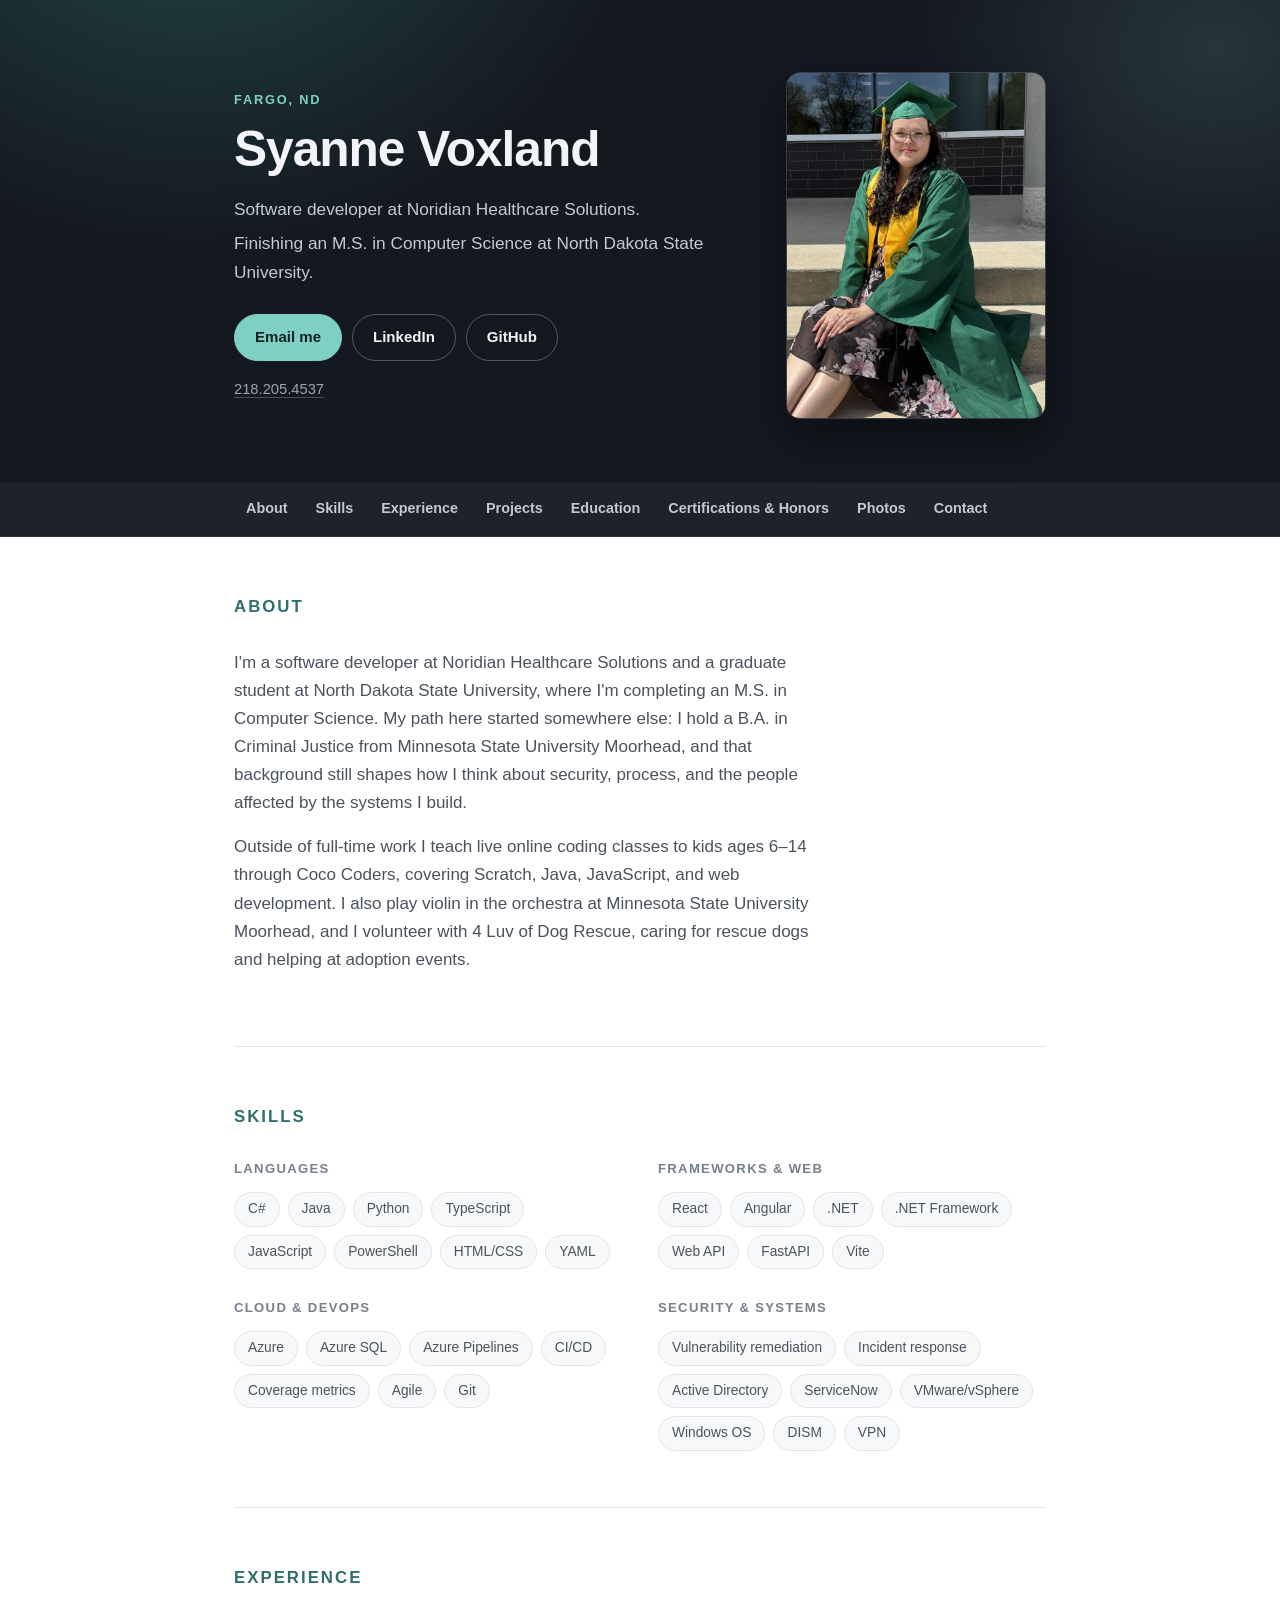
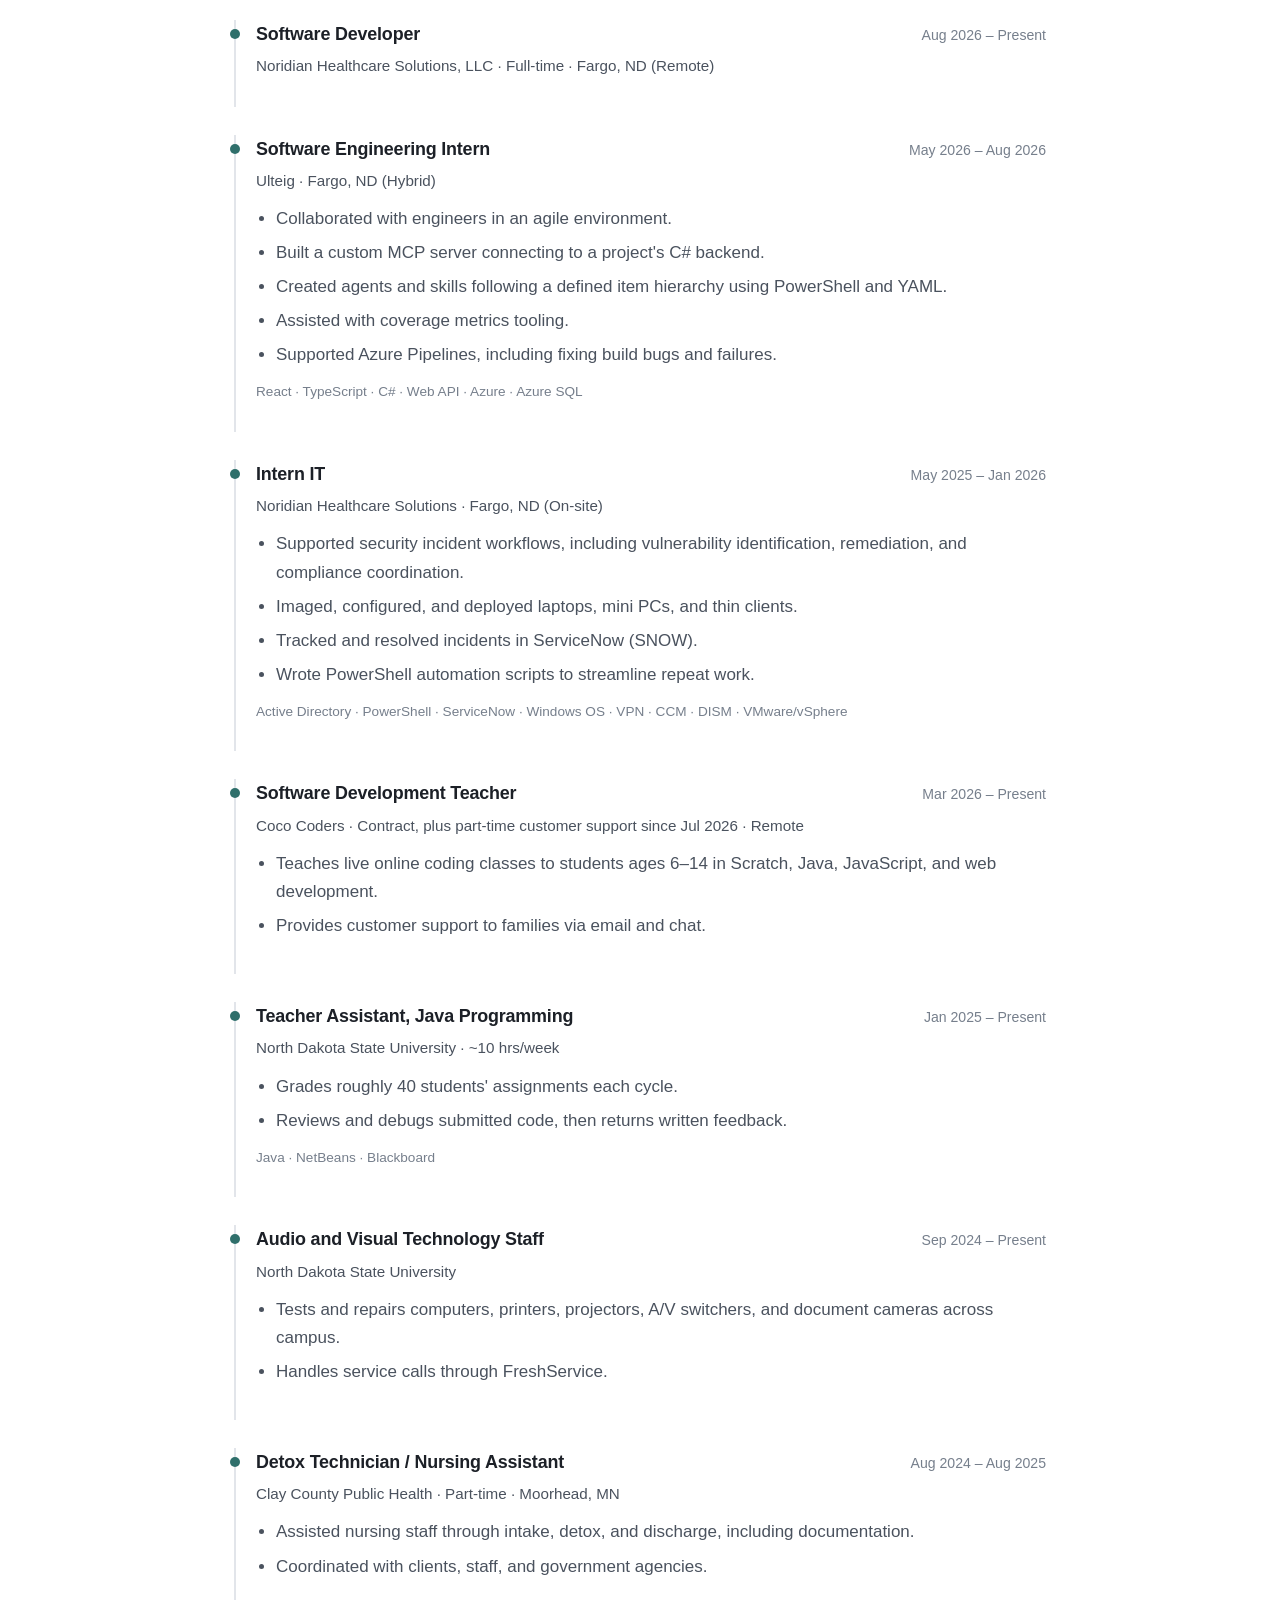
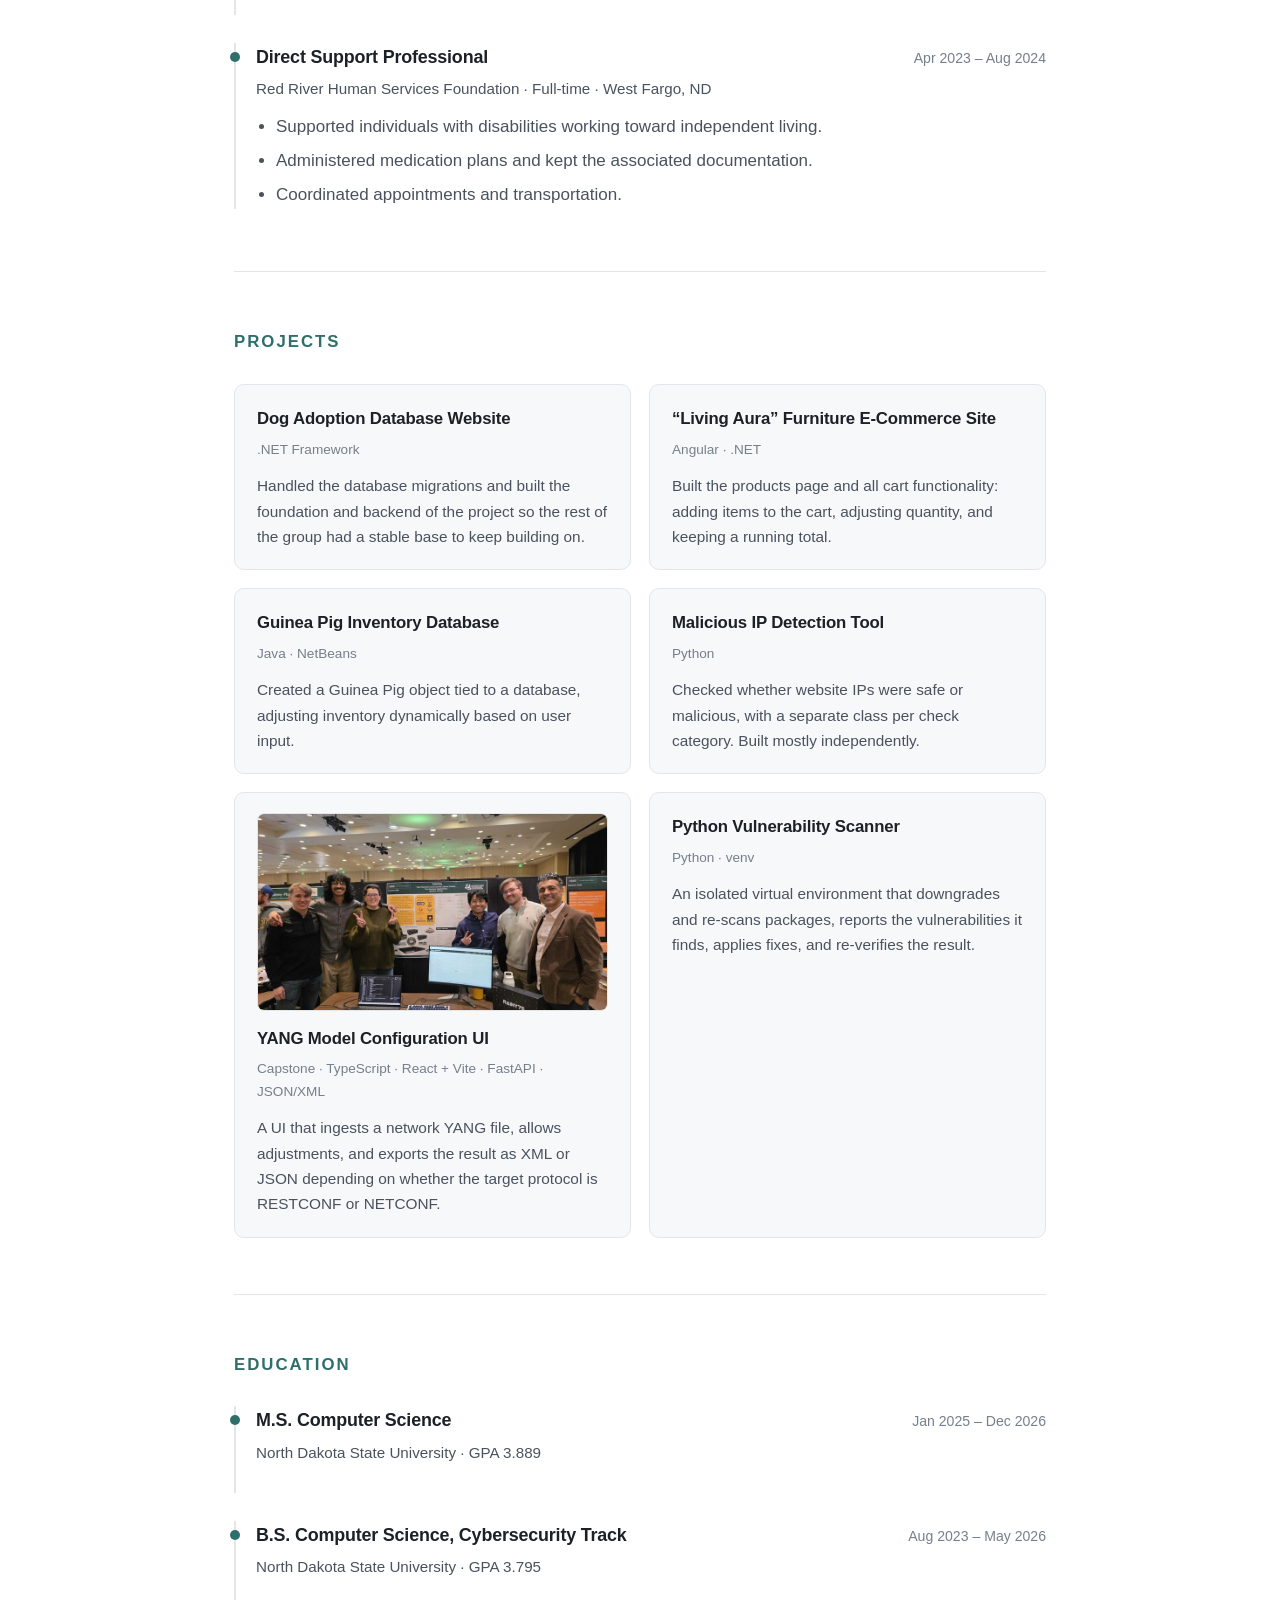
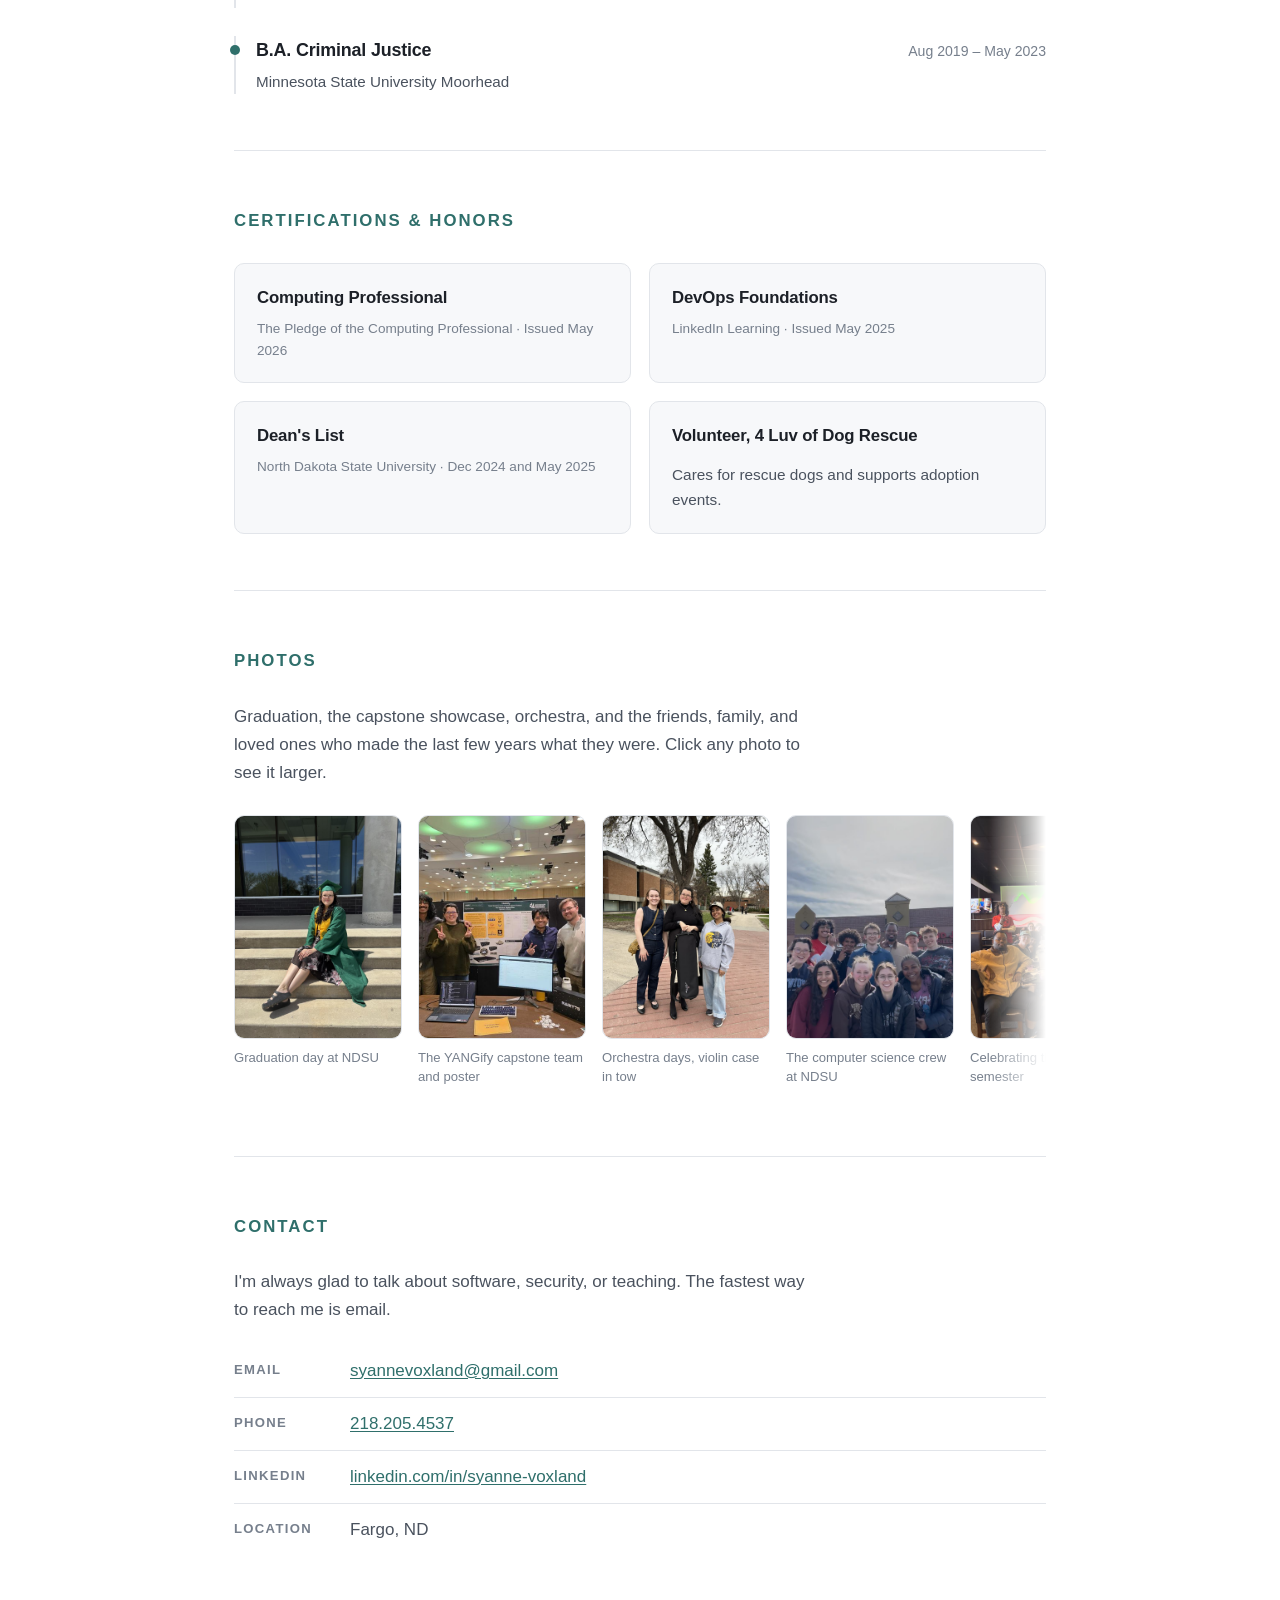
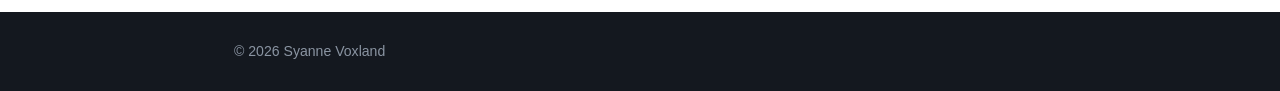
==== index.html @ f18fb238 "Add photo lightbox and fix the skills grid Clicking any photo now opens it larger in an overlay: arr" ====
<!DOCTYPE html>
<html lang="en">
<head>
<meta charset="utf-8">
<meta name="viewport" content="width=device-width, initial-scale=1">
<title>Syanne Voxland, Software Developer</title>
<meta name="description" content="Portfolio of Syanne Voxland, software developer at Noridian Healthcare Solutions and M.S. Computer Science student at North Dakota State University.">

<meta property="og:type" content="website">
<meta property="og:url" content="https://skyprimini.github.io/">
<meta property="og:title" content="Syanne Voxland, Software Developer">
<meta property="og:description" content="Software developer at Noridian Healthcare Solutions, finishing an M.S. in Computer Science at North Dakota State University.">
<meta property="og:image" content="https://skyprimini.github.io/images/portrait.jpg">
<meta name="twitter:card" content="summary_large_image">
<meta name="twitter:title" content="Syanne Voxland, Software Developer">
<meta name="twitter:description" content="Software developer at Noridian Healthcare Solutions, finishing an M.S. in Computer Science at North Dakota State University.">
<meta name="twitter:image" content="https://skyprimini.github.io/images/portrait.jpg">
<meta name="theme-color" content="#14181f">

<link rel="icon" href="data:image/svg+xml,<svg xmlns='http://www.w3.org/2000/svg' viewBox='0 0 100 100'><rect width='100' height='100' rx='20' fill='%2314181f'/><text x='50' y='72' font-size='58' font-family='Segoe UI,Helvetica,Arial,sans-serif' font-weight='600' fill='%237fd0c4' text-anchor='middle'>SV</text></svg>">
<link rel="stylesheet" href="style.css">
</head>
<body>

<header class="site-header">
  <div class="wrap header-inner">
    <div class="hero-text">
      <p class="eyebrow">Fargo, ND</p>
      <h1>Syanne Voxland</h1>
      <p class="tagline">Software developer at Noridian Healthcare Solutions.</p>
      <p class="tagline">Finishing an M.S. in Computer Science at North Dakota State University.</p>
      <div class="cta-row">
        <a class="btn btn-primary" href="mailto:syannevoxland@gmail.com">Email me</a>
        <a class="btn" href="https://www.linkedin.com/in/syanne-voxland-752334221/" target="_blank" rel="noopener">LinkedIn</a>
        <a class="btn" href="https://github.com/skyprimini" target="_blank" rel="noopener">GitHub</a>
      </div>
      <p class="header-phone"><a href="tel:+12182054537">218.205.4537</a></p>
    </div>
    <figure class="hero-photo">
      <img src="images/portrait.jpg" width="900" height="1200"
           alt="Syanne Voxland in cap and gown on the steps of an NDSU building">
    </figure>
  </div>
</header>

<nav class="site-nav" aria-label="Section navigation">
  <div class="wrap nav-inner">
    <a href="#about">About</a>
    <a href="#skills">Skills</a>
    <a href="#experience">Experience</a>
    <a href="#projects">Projects</a>
    <a href="#education">Education</a>
    <a href="#certifications">Certifications &amp; Honors</a>
    <a href="#photos">Photos</a>
    <a href="#contact">Contact</a>
  </div>
</nav>

<main class="wrap">

  <section id="about">
    <h2>About</h2>
    <p>
      I'm a software developer at Noridian Healthcare Solutions and a graduate student at
      North Dakota State University, where I'm completing an M.S. in Computer Science. My
      path here started somewhere else: I hold a B.A. in Criminal Justice from Minnesota
      State University Moorhead, and that background still shapes how I think about security,
      process, and the people affected by the systems I build.
    </p>
    <p>
      Outside of full-time work I teach live online coding classes to kids ages 6&ndash;14
      through Coco Coders, covering Scratch, Java, JavaScript, and web development. I also
      play violin in the orchestra at Minnesota State University Moorhead, and I volunteer
      with 4 Luv of Dog Rescue, caring for rescue dogs and helping at adoption events.
    </p>

  </section>

  <section id="skills">
    <h2>Skills</h2>
    <div class="skill-groups">

      <div class="skill-group">
        <h3>Languages</h3>
        <ul class="pills">
          <li>C#</li>
          <li>Java</li>
          <li>Python</li>
          <li>TypeScript</li>
          <li>JavaScript</li>
          <li>PowerShell</li>
          <li>HTML/CSS</li>
          <li>YAML</li>
        </ul>
      </div>

      <div class="skill-group">
        <h3>Frameworks &amp; Web</h3>
        <ul class="pills">
          <li>React</li>
          <li>Angular</li>
          <li>.NET</li>
          <li>.NET Framework</li>
          <li>Web API</li>
          <li>FastAPI</li>
          <li>Vite</li>
        </ul>
      </div>

      <div class="skill-group">
        <h3>Cloud &amp; DevOps</h3>
        <ul class="pills">
          <li>Azure</li>
          <li>Azure SQL</li>
          <li>Azure Pipelines</li>
          <li>CI/CD</li>
          <li>Coverage metrics</li>
          <li>Agile</li>
          <li>Git</li>
        </ul>
      </div>

      <div class="skill-group">
        <h3>Security &amp; Systems</h3>
        <ul class="pills">
          <li>Vulnerability remediation</li>
          <li>Incident response</li>
          <li>Active Directory</li>
          <li>ServiceNow</li>
          <li>VMware/vSphere</li>
          <li>Windows OS</li>
          <li>DISM</li>
          <li>VPN</li>
        </ul>
      </div>

    </div>
  </section>

  <section id="experience">
    <h2>Experience</h2>

    <article class="entry">
      <div class="entry-head">
        <h3>Software Developer</h3>
        <p class="dates">Aug 2026 &ndash; Present</p>
      </div>
      <p class="meta">Noridian Healthcare Solutions, LLC &middot; Full-time &middot; Fargo, ND (Remote)</p>
    </article>

    <article class="entry">
      <div class="entry-head">
        <h3>Software Engineering Intern</h3>
        <p class="dates">May 2026 &ndash; Aug 2026</p>
      </div>
      <p class="meta">Ulteig &middot; Fargo, ND (Hybrid)</p>
      <ul>
        <li>Collaborated with engineers in an agile environment.</li>
        <li>Built a custom MCP server connecting to a project's C# backend.</li>
        <li>Created agents and skills following a defined item hierarchy using PowerShell and YAML.</li>
        <li>Assisted with coverage metrics tooling.</li>
        <li>Supported Azure Pipelines, including fixing build bugs and failures.</li>
      </ul>
      <p class="tags">React &middot; TypeScript &middot; C# &middot; Web API &middot; Azure &middot; Azure SQL</p>
    </article>

    <article class="entry">
      <div class="entry-head">
        <h3>Intern IT</h3>
        <p class="dates">May 2025 &ndash; Jan 2026</p>
      </div>
      <p class="meta">Noridian Healthcare Solutions &middot; Fargo, ND (On-site)</p>
      <ul>
        <li>Supported security incident workflows, including vulnerability identification,
            remediation, and compliance coordination.</li>
        <li>Imaged, configured, and deployed laptops, mini PCs, and thin clients.</li>
        <li>Tracked and resolved incidents in ServiceNow (SNOW).</li>
        <li>Wrote PowerShell automation scripts to streamline repeat work.</li>
      </ul>
      <p class="tags">Active Directory &middot; PowerShell &middot; ServiceNow &middot; Windows OS &middot; VPN &middot; CCM &middot; DISM &middot; VMware/vSphere</p>
    </article>

    <article class="entry">
      <div class="entry-head">
        <h3>Software Development Teacher</h3>
        <p class="dates">Mar 2026 &ndash; Present</p>
      </div>
      <p class="meta">Coco Coders &middot; Contract, plus part-time customer support since Jul 2026 &middot; Remote</p>
      <ul>
        <li>Teaches live online coding classes to students ages 6&ndash;14 in Scratch, Java,
            JavaScript, and web development.</li>
        <li>Provides customer support to families via email and chat.</li>
      </ul>
    </article>

    <article class="entry">
      <div class="entry-head">
        <h3>Teacher Assistant, Java Programming</h3>
        <p class="dates">Jan 2025 &ndash; Present</p>
      </div>
      <p class="meta">North Dakota State University &middot; ~10 hrs/week</p>
      <ul>
        <li>Grades roughly 40 students' assignments each cycle.</li>
        <li>Reviews and debugs submitted code, then returns written feedback.</li>
      </ul>
      <p class="tags">Java &middot; NetBeans &middot; Blackboard</p>
    </article>

    <article class="entry">
      <div class="entry-head">
        <h3>Audio and Visual Technology Staff</h3>
        <p class="dates">Sep 2024 &ndash; Present</p>
      </div>
      <p class="meta">North Dakota State University</p>
      <ul>
        <li>Tests and repairs computers, printers, projectors, A/V switchers, and document
            cameras across campus.</li>
        <li>Handles service calls through FreshService.</li>
      </ul>
    </article>

    <article class="entry">
      <div class="entry-head">
        <h3>Detox Technician / Nursing Assistant</h3>
        <p class="dates">Aug 2024 &ndash; Aug 2025</p>
      </div>
      <p class="meta">Clay County Public Health &middot; Part-time &middot; Moorhead, MN</p>
      <ul>
        <li>Assisted nursing staff through intake, detox, and discharge, including documentation.</li>
        <li>Coordinated with clients, staff, and government agencies.</li>
      </ul>
    </article>

    <article class="entry">
      <div class="entry-head">
        <h3>Direct Support Professional</h3>
        <p class="dates">Apr 2023 &ndash; Aug 2024</p>
      </div>
      <p class="meta">Red River Human Services Foundation &middot; Full-time &middot; West Fargo, ND</p>
      <ul>
        <li>Supported individuals with disabilities working toward independent living.</li>
        <li>Administered medication plans and kept the associated documentation.</li>
        <li>Coordinated appointments and transportation.</li>
      </ul>
    </article>
  </section>

  <section id="projects">
    <h2>Projects</h2>
    <div class="cards">

      <article class="card">
        <h3>Dog Adoption Database Website</h3>
        <p class="tags">.NET Framework</p>
        <p>
          Handled the database migrations and built the foundation and backend of the project
          so the rest of the group had a stable base to keep building on.
        </p>
      </article>

      <article class="card">
        <h3>&ldquo;Living Aura&rdquo; Furniture E-Commerce Site</h3>
        <p class="tags">Angular &middot; .NET</p>
        <p>
          Built the products page and all cart functionality: adding items to the cart,
          adjusting quantity, and keeping a running total.
        </p>
      </article>

      <article class="card">
        <h3>Guinea Pig Inventory Database</h3>
        <p class="tags">Java &middot; NetBeans</p>
        <p>
          Created a Guinea Pig object tied to a database, adjusting inventory dynamically
          based on user input.
        </p>
      </article>

      <article class="card">
        <h3>Malicious IP Detection Tool</h3>
        <p class="tags">Python</p>
        <p>
          Checked whether website IPs were safe or malicious, with a separate class per check
          category. Built mostly independently.
        </p>
      </article>

      <article class="card">
        <button type="button" class="photo-btn" aria-label="Open larger photo: the YANGify capstone poster"><img class="card-image" data-full="images/full/reel-02-capstone.jpg" src="images/reel-02-capstone.jpg" width="800" height="600" loading="lazy" alt="Syanne and her capstone team presenting the YANGify poster at NDSU"></button>
        <h3>YANG Model Configuration UI</h3>
        <p class="tags">Capstone &middot; TypeScript &middot; React + Vite &middot; FastAPI &middot; JSON/XML</p>
        <p>
          A UI that ingests a network YANG file, allows adjustments, and exports the result as
          XML or JSON depending on whether the target protocol is RESTCONF or NETCONF.
        </p>
      </article>

      <article class="card">
        <h3>Python Vulnerability Scanner</h3>
        <p class="tags">Python &middot; venv</p>
        <p>
          An isolated virtual environment that downgrades and re-scans packages, reports the
          vulnerabilities it finds, applies fixes, and re-verifies the result.
        </p>
      </article>

    </div>
  </section>

  <section id="education">
    <h2>Education</h2>

    <article class="entry">
      <div class="entry-head">
        <h3>M.S. Computer Science</h3>
        <p class="dates">Jan 2025 &ndash; Dec 2026</p>
      </div>
      <p class="meta">North Dakota State University &middot; GPA 3.889</p>
    </article>

    <article class="entry">
      <div class="entry-head">
        <h3>B.S. Computer Science, Cybersecurity Track</h3>
        <p class="dates">Aug 2023 &ndash; May 2026</p>
      </div>
      <p class="meta">North Dakota State University &middot; GPA 3.795</p>
    </article>

    <article class="entry">
      <div class="entry-head">
        <h3>B.A. Criminal Justice</h3>
        <p class="dates">Aug 2019 &ndash; May 2023</p>
      </div>
      <p class="meta">Minnesota State University Moorhead</p>
    </article>
  </section>

  <section id="certifications">
    <h2>Certifications &amp; Honors</h2>
    <div class="cards">

      <article class="card">
        <h3>Computing Professional</h3>
        <p class="tags">The Pledge of the Computing Professional &middot; Issued May 2026</p>
      </article>

      <article class="card">
        <h3>DevOps Foundations</h3>
        <p class="tags">LinkedIn Learning &middot; Issued May 2025</p>
      </article>

      <article class="card">
        <h3>Dean's List</h3>
        <p class="tags">North Dakota State University &middot; Dec 2024 and May 2025</p>
      </article>

      <article class="card">
        <h3>Volunteer, 4 Luv of Dog Rescue</h3>
        <p>Cares for rescue dogs and supports adoption events.</p>
      </article>

    </div>
  </section>

  <section id="photos">
    <h2>Photos</h2>
    <p>Graduation, the capstone showcase, orchestra, and the friends, family, and loved ones
       who made the last few years what they were. Click any photo to see it larger.</p>

    <div class="reel" tabindex="0" role="region" aria-label="Photo reel, scrollable">
      <figure>
        <button type="button" class="photo-btn" aria-label="Open larger photo: Syanne in cap and gown sitting on the steps of an NDSU building"><img data-full="images/full/reel-01-grad-steps.jpg" src="images/reel-01-grad-steps.jpg" width="800" height="1067" loading="lazy"
             alt="Syanne in cap and gown sitting on the steps of an NDSU building"></button>
        <figcaption>Graduation day at NDSU</figcaption>
      </figure>
      <figure>
        <button type="button" class="photo-btn" aria-label="Open larger photo: Syanne and her capstone team beside the YANGify poster"><img data-full="images/full/reel-02-capstone.jpg" src="images/reel-02-capstone.jpg" width="800" height="600" loading="lazy"
             alt="Syanne and her capstone team beside the YANGify poster"></button>
        <figcaption>The YANGify capstone team and poster</figcaption>
      </figure>
      <figure>
        <button type="button" class="photo-btn" aria-label="Open larger photo: Syanne holding a violin case on campus with two friends"><img data-full="images/full/reel-03-violin.jpg" src="images/reel-03-violin.jpg" width="800" height="1067" loading="lazy"
             alt="Syanne holding a violin case on campus with two friends"></button>
        <figcaption>Orchestra days, violin case in tow</figcaption>
      </figure>
      <figure>
        <button type="button" class="photo-btn" aria-label="Open larger photo: Computer science classmates gathered outside on a cloudy day"><img data-full="images/full/reel-04-cs-group.jpg" src="images/reel-04-cs-group.jpg" width="800" height="1422" loading="lazy"
             alt="Computer science classmates gathered outside on a cloudy day"></button>
        <figcaption>The computer science crew at NDSU</figcaption>
      </figure>
      <figure>
        <button type="button" class="photo-btn" aria-label="Open larger photo: Computer science classmates around a long table at a restaurant"><img data-full="images/full/reel-05-cs-dinner.jpg" src="images/reel-05-cs-dinner.jpg" width="800" height="1067" loading="lazy"
             alt="Computer science classmates around a long table at a restaurant"></button>
        <figcaption>Celebrating the end of a semester</figcaption>
      </figure>
      <figure>
        <button type="button" class="photo-btn" aria-label="Open larger photo: A group of graduates in green caps and gowns at the arena"><img data-full="images/full/reel-06-cohort.jpg" src="images/reel-06-cohort.jpg" width="800" height="600" loading="lazy"
             alt="A group of graduates in green caps and gowns at the arena"></button>
        <figcaption>Lined up before commencement</figcaption>
      </figure>
      <figure>
        <button type="button" class="photo-btn" aria-label="Open larger photo: Syanne in cap and gown with family at the NDSU bison statue"><img data-full="images/full/reel-07-bison.jpg" src="images/reel-07-bison.jpg" width="800" height="1067" loading="lazy"
             alt="Syanne in cap and gown with family at the NDSU bison statue"></button>
        <figcaption>At the bison statue</figcaption>
      </figure>
      <figure>
        <button type="button" class="photo-btn" aria-label="Open larger photo: Syanne in cap and gown with two friends indoors"><img data-full="images/full/reel-08-friends.jpg" src="images/reel-08-friends.jpg" width="800" height="1067" loading="lazy"
             alt="Syanne in cap and gown with two friends indoors"></button>
        <figcaption>With friends after the ceremony</figcaption>
      </figure>
      <figure>
        <button type="button" class="photo-btn" aria-label="Open larger photo: Syanne holding her diploma outdoors with family"><img data-full="images/full/reel-09-diploma.jpg" src="images/reel-09-diploma.jpg" width="800" height="499" loading="lazy"
             alt="Syanne holding her diploma outdoors with family"></button>
        <figcaption>Diploma in hand</figcaption>
      </figure>
      <figure>
        <button type="button" class="photo-btn" aria-label="Open larger photo: Syanne in her gown outside a brick campus building on a spring day"><img data-full="images/full/reel-10-campus.jpg" src="images/reel-10-campus.jpg" width="800" height="1067" loading="lazy"
             alt="Syanne in her gown outside a brick campus building on a spring day"></button>
        <figcaption>A spring afternoon on campus</figcaption>
      </figure>
      <figure>
        <button type="button" class="photo-btn" aria-label="Open larger photo: Syanne in cap and gown seated on a wooden staircase"><img data-full="images/full/reel-11-stairs.jpg" src="images/reel-11-stairs.jpg" width="800" height="1067" loading="lazy"
             alt="Syanne in cap and gown seated on a wooden staircase"></button>
        <figcaption>On the old staircase</figcaption>
      </figure>
      <figure>
        <button type="button" class="photo-btn" aria-label="Open larger photo: Syanne in cap and gown with family on a wooden staircase"><img data-full="images/full/reel-12-stairs-family.jpg" src="images/reel-12-stairs-family.jpg" width="800" height="1202" loading="lazy"
             alt="Syanne in cap and gown with family on a wooden staircase"></button>
        <figcaption>Family, graduation day</figcaption>
      </figure>
      <figure>
        <button type="button" class="photo-btn" aria-label="Open larger photo: Syanne in cap and gown with two family members on a staircase"><img data-full="images/full/reel-13-stairs-three.jpg" src="images/reel-13-stairs-three.jpg" width="800" height="1063" loading="lazy"
             alt="Syanne in cap and gown with two family members on a staircase"></button>
        <figcaption>The people who got me here</figcaption>
      </figure>
    </div>
  </section>

  <section id="contact">
    <h2>Contact</h2>
    <p>
      I'm always glad to talk about software, security, or teaching. The fastest way to reach
      me is email.
    </p>
    <ul class="contact-list">
      <li><span>Email</span><a href="mailto:syannevoxland@gmail.com">syannevoxland@gmail.com</a></li>
      <li><span>Phone</span><a href="tel:+12182054537">218.205.4537</a></li>
      <li><span>LinkedIn</span><a href="https://www.linkedin.com/in/syanne-voxland-752334221/" target="_blank" rel="noopener">linkedin.com/in/syanne-voxland</a></li>
      <li><span>Location</span>Fargo, ND</li>
    </ul>
  </section>

</main>

<footer class="site-footer">
  <div class="wrap">
    <p>&copy; 2026 Syanne Voxland</p>
  </div>
</footer>

<script>
// Highlight the nav link for whichever section is currently in view.
// Progressive enhancement: with JS off, the nav still works as plain anchors.
(function () {
  var links = {};
  document.querySelectorAll('.site-nav a').forEach(function (a) {
    links[a.getAttribute('href').slice(1)] = a;
  });

  var visible = new Set();

  var observer = new IntersectionObserver(function (entries) {
    entries.forEach(function (entry) {
      if (entry.isIntersecting) visible.add(entry.target.id);
      else visible.delete(entry.target.id);
    });

    var order = Object.keys(links);
    var current = order.find(function (id) { return visible.has(id); });

    order.forEach(function (id) {
      links[id].classList.toggle('is-active', id === current);
      if (id === current) links[id].setAttribute('aria-current', 'true');
      else links[id].removeAttribute('aria-current');
    });
  }, { rootMargin: '-64px 0px -55% 0px' });

  document.querySelectorAll('main section[id]').forEach(function (section) {
    observer.observe(section);
  });
})();

// Click a photo to view it larger. Built on demand; with JS off the buttons
// simply do nothing and the thumbnails still show.
(function () {
  var buttons = Array.prototype.slice.call(document.querySelectorAll('.photo-btn'));
  if (!buttons.length) return;

  var box, imgEl, capEl, countEl, group = [], index = 0, lastFocus = null;

  function build() {
    box = document.createElement('div');
    box.className = 'lightbox';
    box.setAttribute('role', 'dialog');
    box.setAttribute('aria-modal', 'true');
    box.setAttribute('aria-label', 'Photo viewer');
    box.innerHTML =
      '<button type="button" class="lb-close" aria-label="Close photo viewer">&times;</button>' +
      '<button type="button" class="lb-nav lb-prev" aria-label="Previous photo">&#8249;</button>' +
      '<button type="button" class="lb-nav lb-next" aria-label="Next photo">&#8250;</button>' +
      '<figure class="lb-stage"><img alt=""><figcaption></figcaption></figure>' +
      '<p class="lb-count" aria-live="polite"></p>';
    document.body.appendChild(box);

    imgEl   = box.querySelector('img');
    capEl   = box.querySelector('figcaption');
    countEl = box.querySelector('.lb-count');

    box.querySelector('.lb-close').addEventListener('click', close);
    box.querySelector('.lb-prev').addEventListener('click', function () { step(-1); });
    box.querySelector('.lb-next').addEventListener('click', function () { step(1); });
    box.addEventListener('click', function (e) { if (e.target === box) close(); });
  }

  function show(i) {
    var btn = group[(i + group.length) % group.length];
    index = (i + group.length) % group.length;
    var img = btn.querySelector('img');
    var fig = btn.closest('figure');
    var cap = fig && fig.querySelector('figcaption');

    imgEl.src = img.getAttribute('data-full') || img.src;
    imgEl.alt = img.alt;
    capEl.textContent = cap ? cap.textContent.trim() : img.alt;
    countEl.textContent = group.length > 1 ? (index + 1) + ' / ' + group.length : '';
    box.classList.toggle('is-single', group.length < 2);
  }

  function open(btn) {
    if (!box) build();
    var reel = btn.closest('.reel');
    group = reel ? Array.prototype.slice.call(reel.querySelectorAll('.photo-btn')) : [btn];
    lastFocus = btn;
    show(group.indexOf(btn));
    box.classList.add('is-open');
    document.body.classList.add('has-lightbox');
    box.querySelector('.lb-close').focus();
  }

  function close() {
    box.classList.remove('is-open');
    document.body.classList.remove('has-lightbox');
    imgEl.removeAttribute('src');
    if (lastFocus) lastFocus.focus();
  }

  function step(delta) { show(index + delta); }

  buttons.forEach(function (btn) {
    btn.addEventListener('click', function () { open(btn); });
  });

  document.addEventListener('keydown', function (e) {
    if (!box || !box.classList.contains('is-open')) return;
    if (e.key === 'Escape') { close(); }
    else if (e.key === 'ArrowRight') { step(1); }
    else if (e.key === 'ArrowLeft') { step(-1); }
    else if (e.key === 'Tab') {
      // keep focus inside the dialog
      var focusable = box.querySelectorAll('button');
      var first = focusable[0], last = focusable[focusable.length - 1];
      if (e.shiftKey && document.activeElement === first) { e.preventDefault(); last.focus(); }
      else if (!e.shiftKey && document.activeElement === last) { e.preventDefault(); first.focus(); }
    }
  });
})();
</script>

</body>
</html>
---- style.css ----
/* Syanne Voxland, portfolio styles */

:root {
  --ink:        #1c2027;
  --ink-soft:   #4a525e;
  --ink-faint:  #767f8c;
  --rule:       #e2e5ea;
  --page:       #ffffff;
  --panel:      #f7f8fa;
  --dark:       #14181f;
  --dark-soft:  #1d222b;
  --accent:     #2f6f6b;
  --accent-lit: #7fd0c4;
  --wrap:       860px;
}

*,
*::before,
*::after { box-sizing: border-box; }

html { scroll-behavior: smooth; }

body {
  margin: 0;
  background: var(--page);
  color: var(--ink);
  font-family: "Segoe UI", -apple-system, BlinkMacSystemFont, Roboto, Helvetica, Arial, sans-serif;
  font-size: 17px;
  line-height: 1.65;
  -webkit-font-smoothing: antialiased;
}

.wrap {
  width: 100%;
  max-width: var(--wrap);
  margin: 0 auto;
  padding: 0 24px;
}

a {
  color: var(--accent);
  text-decoration-thickness: 1px;
  text-underline-offset: 2px;
}

a:hover { color: var(--ink); }

/* ---------- header ---------- */

.site-header {
  position: relative;
  background: var(--dark);
  background-image:
    radial-gradient(70ch 60ch at 15% -30%, rgba(47, 111, 107, 0.55), transparent 70%),
    radial-gradient(50ch 40ch at 95% 10%, rgba(127, 208, 196, 0.16), transparent 65%);
  color: #f2f4f7;
}

.header-inner {
  display: grid;
  grid-template-columns: minmax(0, 1fr) 260px;
  align-items: center;
  gap: 48px;
  padding-top: 72px;
  padding-bottom: 64px;
}

.hero-photo {
  margin: 0;
  aspect-ratio: 3 / 4;
  border-radius: 14px;
  overflow: hidden;
  border: 1px solid rgba(255, 255, 255, 0.16);
  box-shadow: 0 18px 40px rgba(0, 0, 0, 0.38);
}

.hero-photo img {
  display: block;
  width: 100%;
  height: 100%;
  object-fit: cover;
  object-position: center 22%;
}

.eyebrow {
  margin: 0 0 12px;
  font-size: 0.8rem;
  font-weight: 600;
  letter-spacing: 0.14em;
  text-transform: uppercase;
  color: var(--accent-lit);
}

.site-header h1 {
  margin: 0;
  font-size: clamp(2.1rem, 6vw, 3.1rem);
  line-height: 1.1;
  letter-spacing: -0.02em;
  font-weight: 650;
}

.tagline {
  margin: 18px 0 0;
  max-width: 46em;
  font-size: 1.08rem;
  color: #c3cad4;
}

.tagline + .tagline { margin-top: 6px; }

.cta-row {
  display: flex;
  flex-wrap: wrap;
  gap: 10px;
  margin-top: 28px;
}

.btn {
  display: inline-block;
  padding: 10px 20px;
  border: 1px solid rgba(255, 255, 255, 0.28);
  border-radius: 999px;
  color: #f2f4f7;
  font-size: 0.94rem;
  font-weight: 550;
  text-decoration: none;
  transition: background-color 0.15s ease, border-color 0.15s ease, color 0.15s ease;
}

.btn:hover {
  background: rgba(255, 255, 255, 0.1);
  border-color: var(--accent-lit);
  color: #fff;
}

.btn-primary {
  background: var(--accent-lit);
  border-color: var(--accent-lit);
  color: #10201e;
}

.btn-primary:hover {
  background: #9ee0d6;
  border-color: #9ee0d6;
  color: #10201e;
}

.header-phone {
  margin: 16px 0 0;
  font-size: 0.92rem;
  color: #9aa5b2;
}

.header-phone a {
  color: #9aa5b2;
  text-decoration: none;
  border-bottom: 1px solid rgba(154, 165, 178, 0.4);
}

.header-phone a:hover { color: var(--accent-lit); border-bottom-color: var(--accent-lit); }

/* ---------- sticky nav ---------- */

.site-nav {
  position: sticky;
  top: 0;
  z-index: 10;
  background: var(--dark-soft);
  border-bottom: 1px solid rgba(255, 255, 255, 0.08);
}

.nav-inner {
  display: flex;
  flex-wrap: nowrap;
  gap: 4px;
  overflow-x: auto;
  scrollbar-width: none;
}

.nav-inner::-webkit-scrollbar { display: none; }

.site-nav a {
  flex: none;
  padding: 14px 12px;
  color: #c3cad4;
  font-size: 0.9rem;
  font-weight: 550;
  text-decoration: none;
  white-space: nowrap;
  border-bottom: 2px solid transparent;
}

.site-nav a:hover {
  color: #fff;
  border-bottom-color: var(--accent-lit);
}

.site-nav a.is-active {
  color: #fff;
  border-bottom-color: var(--accent-lit);
}

/* ---------- sections ---------- */

main { padding-bottom: 32px; }

section {
  padding: 56px 0;
  border-bottom: 1px solid var(--rule);
  scroll-margin-top: 60px;
}

section:last-of-type { border-bottom: 0; }

section h2 {
  margin: 0 0 28px;
  font-size: 1.05rem;
  font-weight: 700;
  letter-spacing: 0.12em;
  text-transform: uppercase;
  color: var(--accent);
}

section > p {
  margin: 0 0 16px;
  max-width: 62ch;
  color: var(--ink-soft);
}

/* ---------- experience & education entries ---------- */

.entry {
  padding: 0 0 28px 20px;
  margin-bottom: 28px;
  border-left: 2px solid var(--rule);
  position: relative;
}

.entry:last-child {
  margin-bottom: 0;
  padding-bottom: 0;
}

.entry::before {
  content: "";
  position: absolute;
  left: -6px;
  top: 9px;
  width: 10px;
  height: 10px;
  border-radius: 50%;
  background: var(--accent);
}

.entry-head {
  display: flex;
  flex-wrap: wrap;
  align-items: baseline;
  justify-content: space-between;
  gap: 4px 16px;
}

.entry h3 {
  margin: 0;
  font-size: 1.12rem;
  font-weight: 650;
  letter-spacing: -0.01em;
}

.dates {
  margin: 0;
  font-size: 0.88rem;
  font-variant-numeric: tabular-nums;
  color: var(--ink-faint);
  white-space: nowrap;
}

.meta {
  margin: 4px 0 0;
  font-size: 0.95rem;
  color: var(--ink-soft);
}

.entry ul {
  margin: 12px 0 0;
  padding-left: 20px;
  color: var(--ink-soft);
}

.entry li { margin-bottom: 6px; }

.tags {
  margin: 12px 0 0;
  font-size: 0.85rem;
  color: var(--ink-faint);
}

/* ---------- photo reel ---------- */

.reel {
  display: flex;
  gap: 16px;
  margin-top: 28px;
  padding-bottom: 14px;
  overflow-x: auto;
  scroll-snap-type: x mandatory;
  scrollbar-width: thin;
  /* fade the right edge to hint that the strip keeps going */
  mask-image: linear-gradient(to right, #000 0, #000 93%, transparent 100%);
}

.reel:focus-visible {
  outline: 2px solid var(--accent);
  outline-offset: 4px;
}

.reel figure {
  flex: 0 0 168px;
  margin: 0;
  scroll-snap-align: start;
}

.reel img {
  display: block;
  width: 100%;
  height: auto;
  aspect-ratio: 3 / 4;
  object-fit: cover;
  object-position: center 30%;
  border-radius: 10px;
  border: 1px solid var(--rule);
  background: var(--panel);
  transition: transform 0.18s ease;
}

.reel figure:hover img { transform: scale(1.015); }

.reel figcaption {
  margin-top: 9px;
  font-size: 0.82rem;
  line-height: 1.45;
  color: var(--ink-faint);
}

/* ---------- clickable photos + lightbox ---------- */

.photo-btn {
  display: block;
  width: 100%;
  padding: 0;
  border: 0;
  background: none;
  cursor: zoom-in;
  font: inherit;
  color: inherit;
}

.photo-btn:focus-visible {
  outline: 2px solid var(--accent);
  outline-offset: 3px;
  border-radius: 10px;
}

body.has-lightbox { overflow: hidden; }

.lightbox {
  display: none;
  position: fixed;
  inset: 0;
  z-index: 100;
  padding: 32px 64px 56px;
  background: rgba(10, 13, 17, 0.94);
}

.lightbox.is-open {
  display: flex;
  align-items: center;
  justify-content: center;
}

.lb-stage {
  margin: 0;
  display: flex;
  flex-direction: column;
  align-items: center;
  gap: 14px;
  max-height: 100%;
}

.lb-stage img {
  max-width: 100%;
  max-height: calc(100vh - 150px);
  width: auto;
  height: auto;
  object-fit: contain;
  border-radius: 6px;
  box-shadow: 0 24px 60px rgba(0, 0, 0, 0.5);
}

.lb-stage figcaption {
  color: #d3dae3;
  font-size: 0.92rem;
  text-align: center;
  max-width: 60ch;
}

.lb-close,
.lb-nav {
  position: absolute;
  border: 1px solid rgba(255, 255, 255, 0.22);
  border-radius: 50%;
  background: rgba(255, 255, 255, 0.08);
  color: #fff;
  cursor: pointer;
  line-height: 1;
  transition: background-color 0.15s ease;
}

.lb-close:hover,
.lb-nav:hover { background: rgba(255, 255, 255, 0.2); }

.lb-close:focus-visible,
.lb-nav:focus-visible { outline: 2px solid var(--accent-lit); outline-offset: 2px; }

.lb-close {
  top: 18px;
  right: 20px;
  width: 42px;
  height: 42px;
  font-size: 1.6rem;
}

.lb-nav {
  top: 50%;
  transform: translateY(-50%);
  width: 46px;
  height: 46px;
  font-size: 1.9rem;
  padding-bottom: 4px;
}

.lb-prev { left: 14px; }
.lb-next { right: 14px; }

.lightbox.is-single .lb-nav,
.lightbox.is-single .lb-count { display: none; }

.lb-count {
  position: absolute;
  bottom: 18px;
  left: 0;
  right: 0;
  margin: 0;
  text-align: center;
  font-size: 0.85rem;
  color: #8e99a7;
  font-variant-numeric: tabular-nums;
}

@media (max-width: 620px) {
  .lightbox { padding: 60px 12px 64px; }
  .lb-nav { width: 40px; height: 40px; font-size: 1.6rem; }
  .lb-prev { left: 6px; }
  .lb-next { right: 6px; }
  .lb-stage img { max-height: calc(100vh - 190px); }
}

/* ---------- skills ---------- */

.skill-groups {
  display: grid;
  /* fixed 2x2: auto-fit stranded the fourth group alone on its own row */
  grid-template-columns: repeat(2, minmax(0, 1fr));
  gap: 28px 36px;
}

@media (max-width: 620px) {
  .skill-groups { grid-template-columns: 1fr; }
}

.skill-group h3 {
  margin: 0 0 12px;
  font-size: 0.82rem;
  font-weight: 700;
  letter-spacing: 0.1em;
  text-transform: uppercase;
  color: var(--ink-faint);
}

.pills {
  display: flex;
  flex-wrap: wrap;
  gap: 8px;
  margin: 0;
  padding: 0;
  list-style: none;
}

.pills li {
  padding: 5px 13px;
  border: 1px solid var(--rule);
  border-radius: 999px;
  background: var(--panel);
  font-size: 0.86rem;
  color: var(--ink-soft);
}

/* ---------- cards ---------- */

.cards {
  display: grid;
  grid-template-columns: repeat(auto-fit, minmax(260px, 1fr));
  gap: 18px;
}

.card {
  background: var(--panel);
  border: 1px solid var(--rule);
  border-radius: 10px;
  padding: 20px 22px;
  transition: transform 0.18s ease, box-shadow 0.18s ease, border-color 0.18s ease;
}

.card:hover {
  transform: translateY(-3px);
  border-color: rgba(47, 111, 107, 0.4);
  box-shadow: 0 10px 24px rgba(28, 32, 39, 0.09);
}

.card-image {
  display: block;
  width: 100%;
  height: auto;
  margin: 0 0 14px;
  aspect-ratio: 16 / 9;
  object-fit: cover;
  object-position: center 50%;
  border-radius: 7px;
  border: 1px solid var(--rule);
}

.card h3 {
  margin: 0;
  font-size: 1.05rem;
  font-weight: 650;
  letter-spacing: -0.01em;
}

.card .tags { margin-top: 6px; }

.card p:not(.tags) {
  margin: 12px 0 0;
  font-size: 0.96rem;
  color: var(--ink-soft);
}

/* ---------- contact ---------- */

.contact-list {
  margin: 20px 0 0;
  padding: 0;
  list-style: none;
}

.contact-list li {
  display: flex;
  flex-wrap: wrap;
  gap: 4px 16px;
  padding: 12px 0;
  border-bottom: 1px solid var(--rule);
  color: var(--ink-soft);
}

.contact-list li:last-child { border-bottom: 0; }

.contact-list span {
  flex: none;
  width: 100px;
  font-size: 0.82rem;
  font-weight: 600;
  letter-spacing: 0.1em;
  text-transform: uppercase;
  color: var(--ink-faint);
  padding-top: 2px;
}

/* ---------- footer ---------- */

.site-footer {
  background: var(--dark);
  color: #8a94a2;
  padding: 28px 0;
  font-size: 0.88rem;
}

.site-footer p { margin: 0; }

/* ---------- responsive ---------- */

@media (max-width: 760px) {
  .header-inner {
    grid-template-columns: 1fr;
    gap: 32px;
  }
  .hero-photo {
    order: -1;
    justify-self: start;   /* only the photo shrinks; text still stretches and wraps */
    width: 190px;
    aspect-ratio: 1 / 1;
    border-radius: 50%;
  }
}

@media (max-width: 600px) {
  body { font-size: 16px; }
  .wrap { padding: 0 18px; }
  .header-inner { padding-top: 48px; padding-bottom: 44px; }
  section { padding: 44px 0; }
  .dates { white-space: normal; }
  .contact-list span { width: 100%; }
  .btn { padding: 9px 16px; font-size: 0.9rem; }
}

/* ---------- dark mode ---------- */

@media (prefers-color-scheme: dark) {
  :root {
    --ink:       #e6e9ee;
    --ink-soft:  #b3bcc8;
    --ink-faint: #8b95a3;
    --rule:      #2b313b;
    --page:      #12161c;
    --panel:     #191e26;
    --accent:    #7fd0c4;
  }

  .site-header { border-bottom: 1px solid var(--rule); }

  .site-footer {
    background: var(--panel);
    border-top: 1px solid var(--rule);
  }

  .card:hover {
    border-color: rgba(127, 208, 196, 0.35);
    box-shadow: 0 10px 24px rgba(0, 0, 0, 0.35);
  }

  a:hover { color: var(--accent-lit); }
}

/* ---------- motion preferences ---------- */

@media (prefers-reduced-motion: reduce) {
  html { scroll-behavior: auto; }
  .card,
  .btn,
  .reel img { transition: none; }
  .card:hover { transform: none; }
  .reel figure:hover img { transform: none; }
  .reel { scroll-snap-type: none; }
}
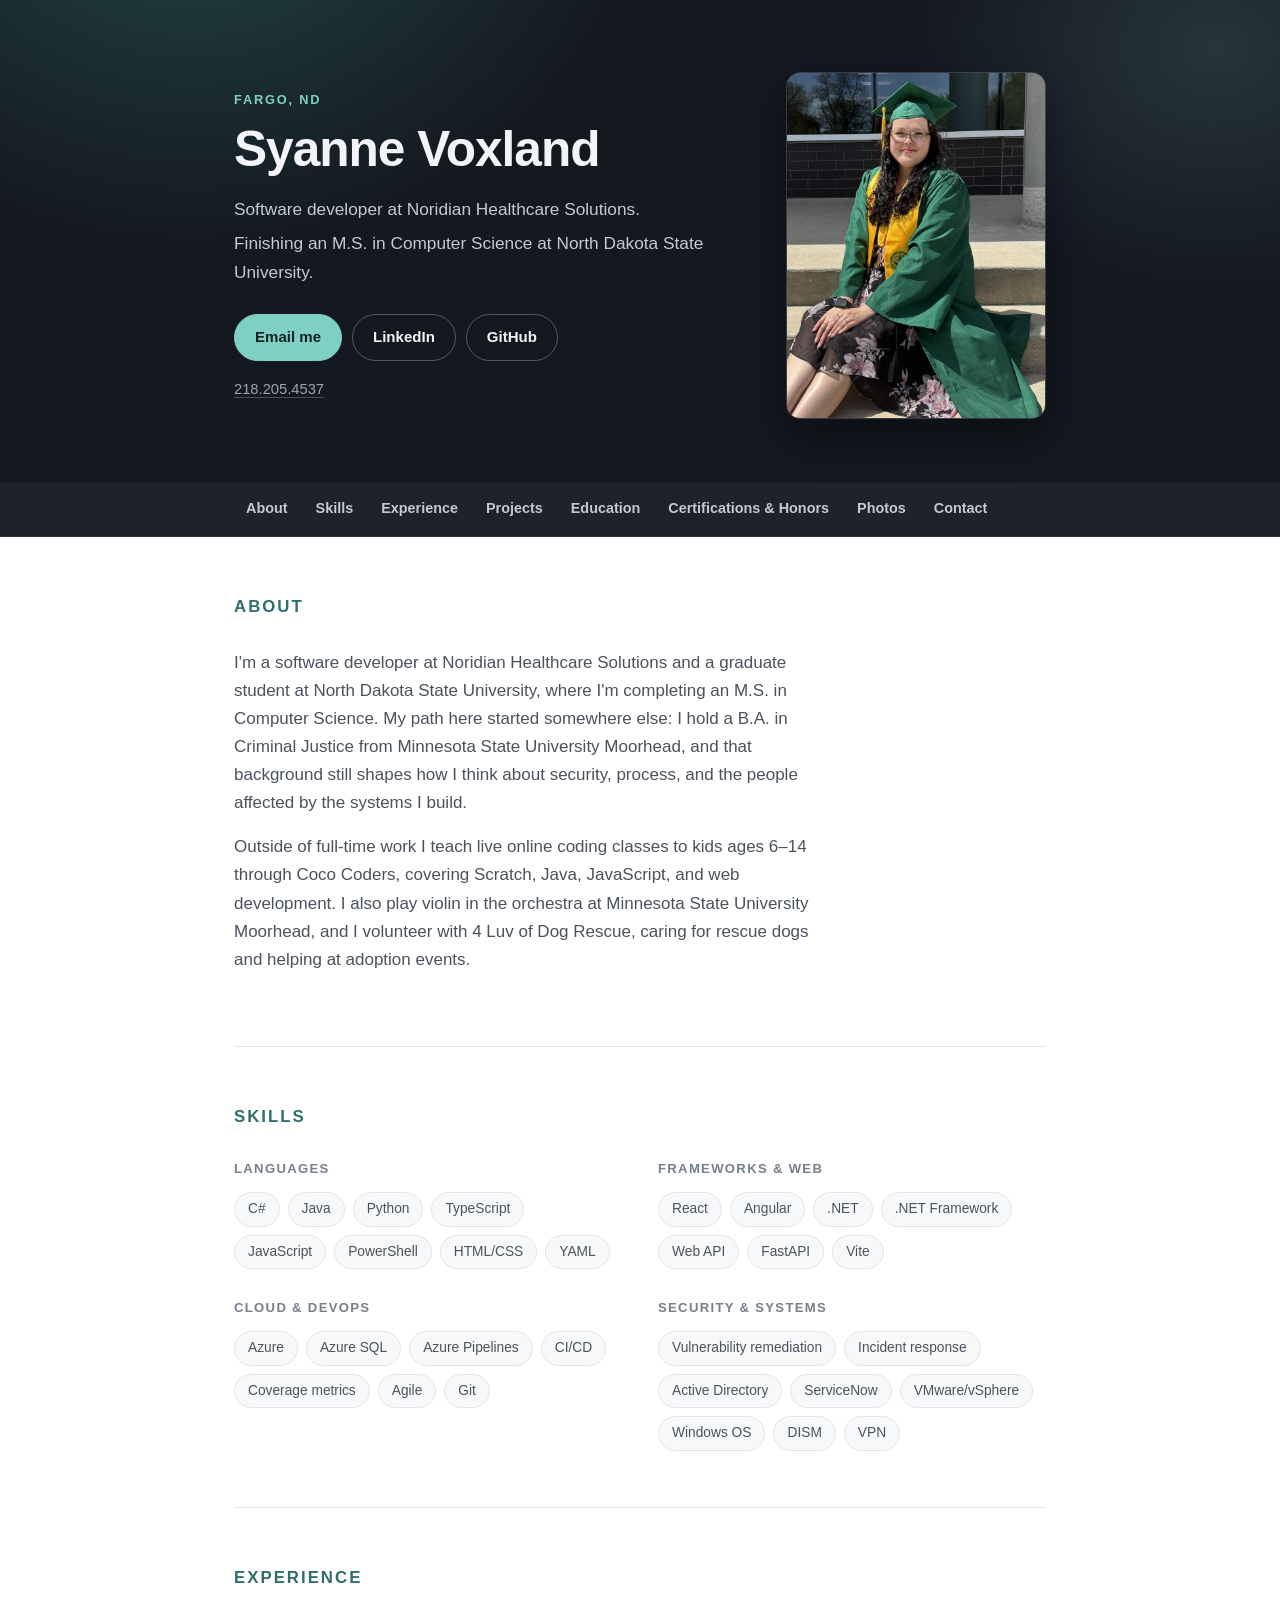
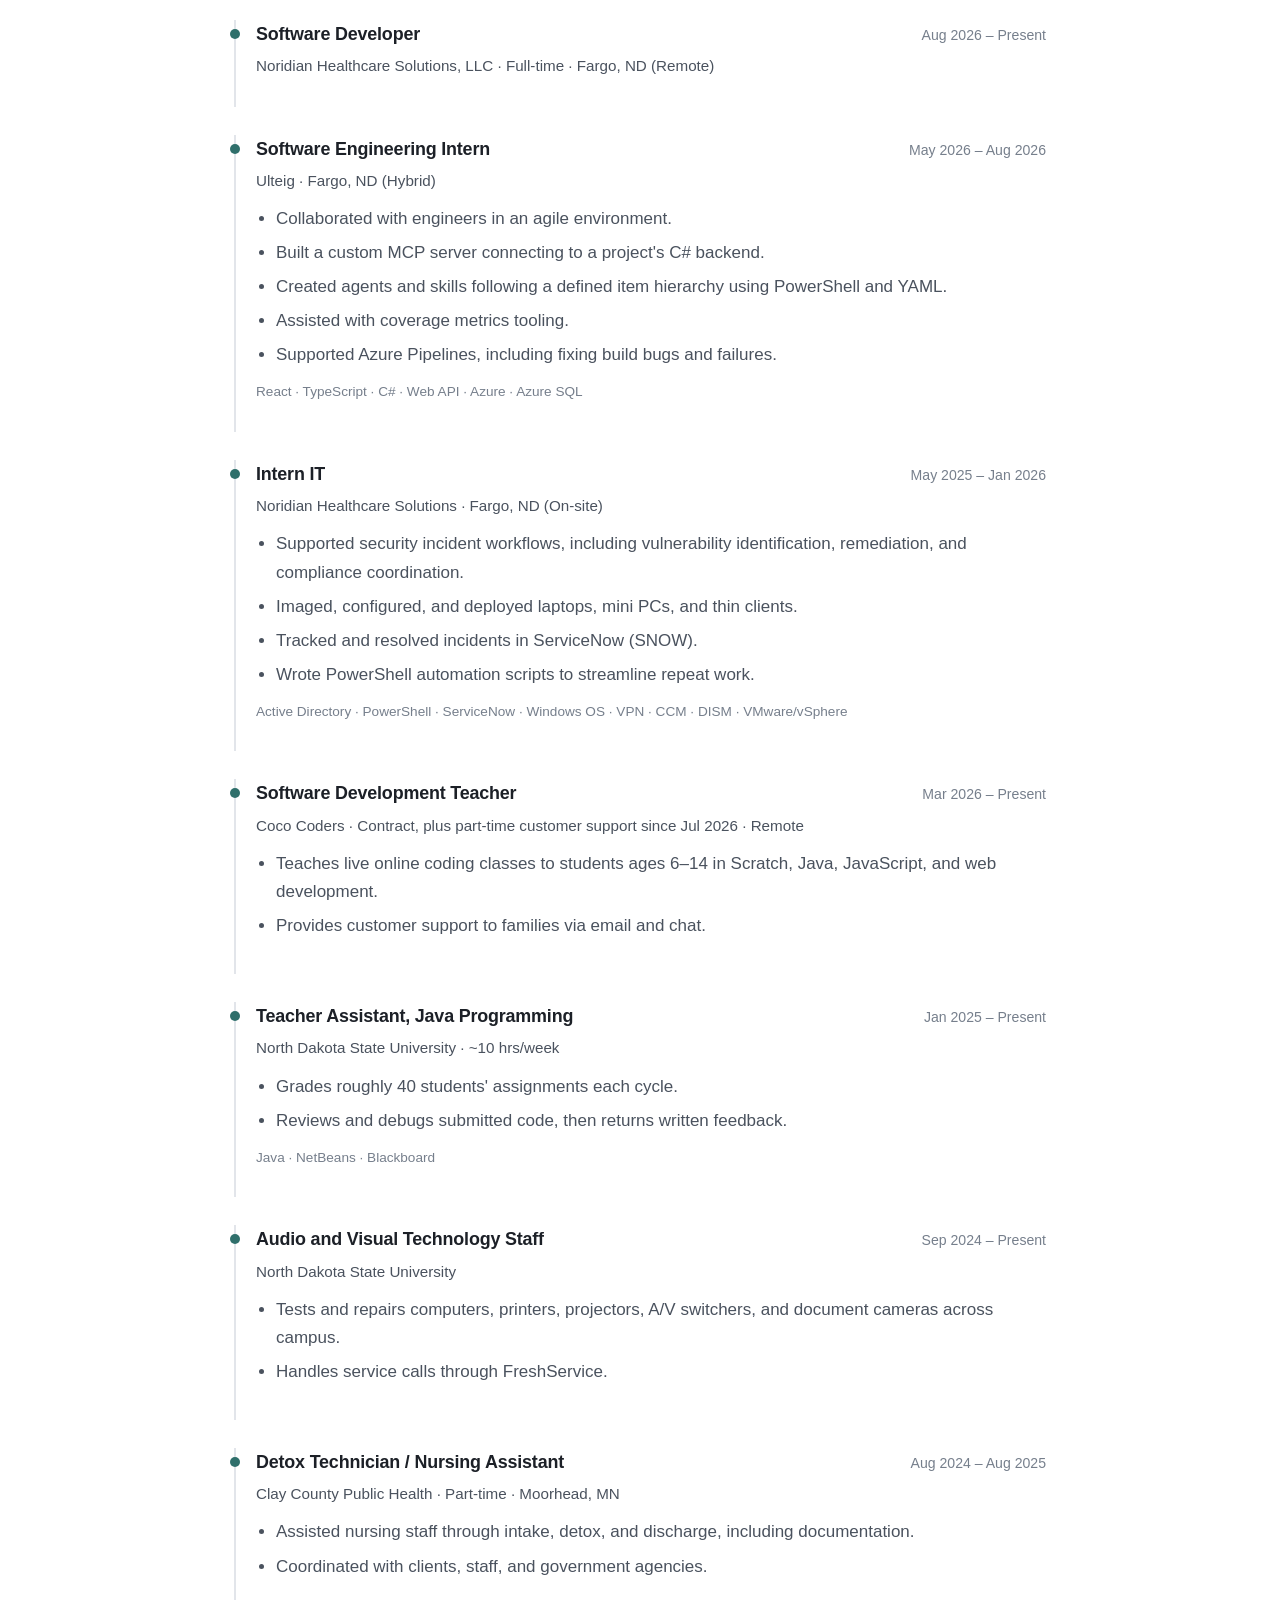
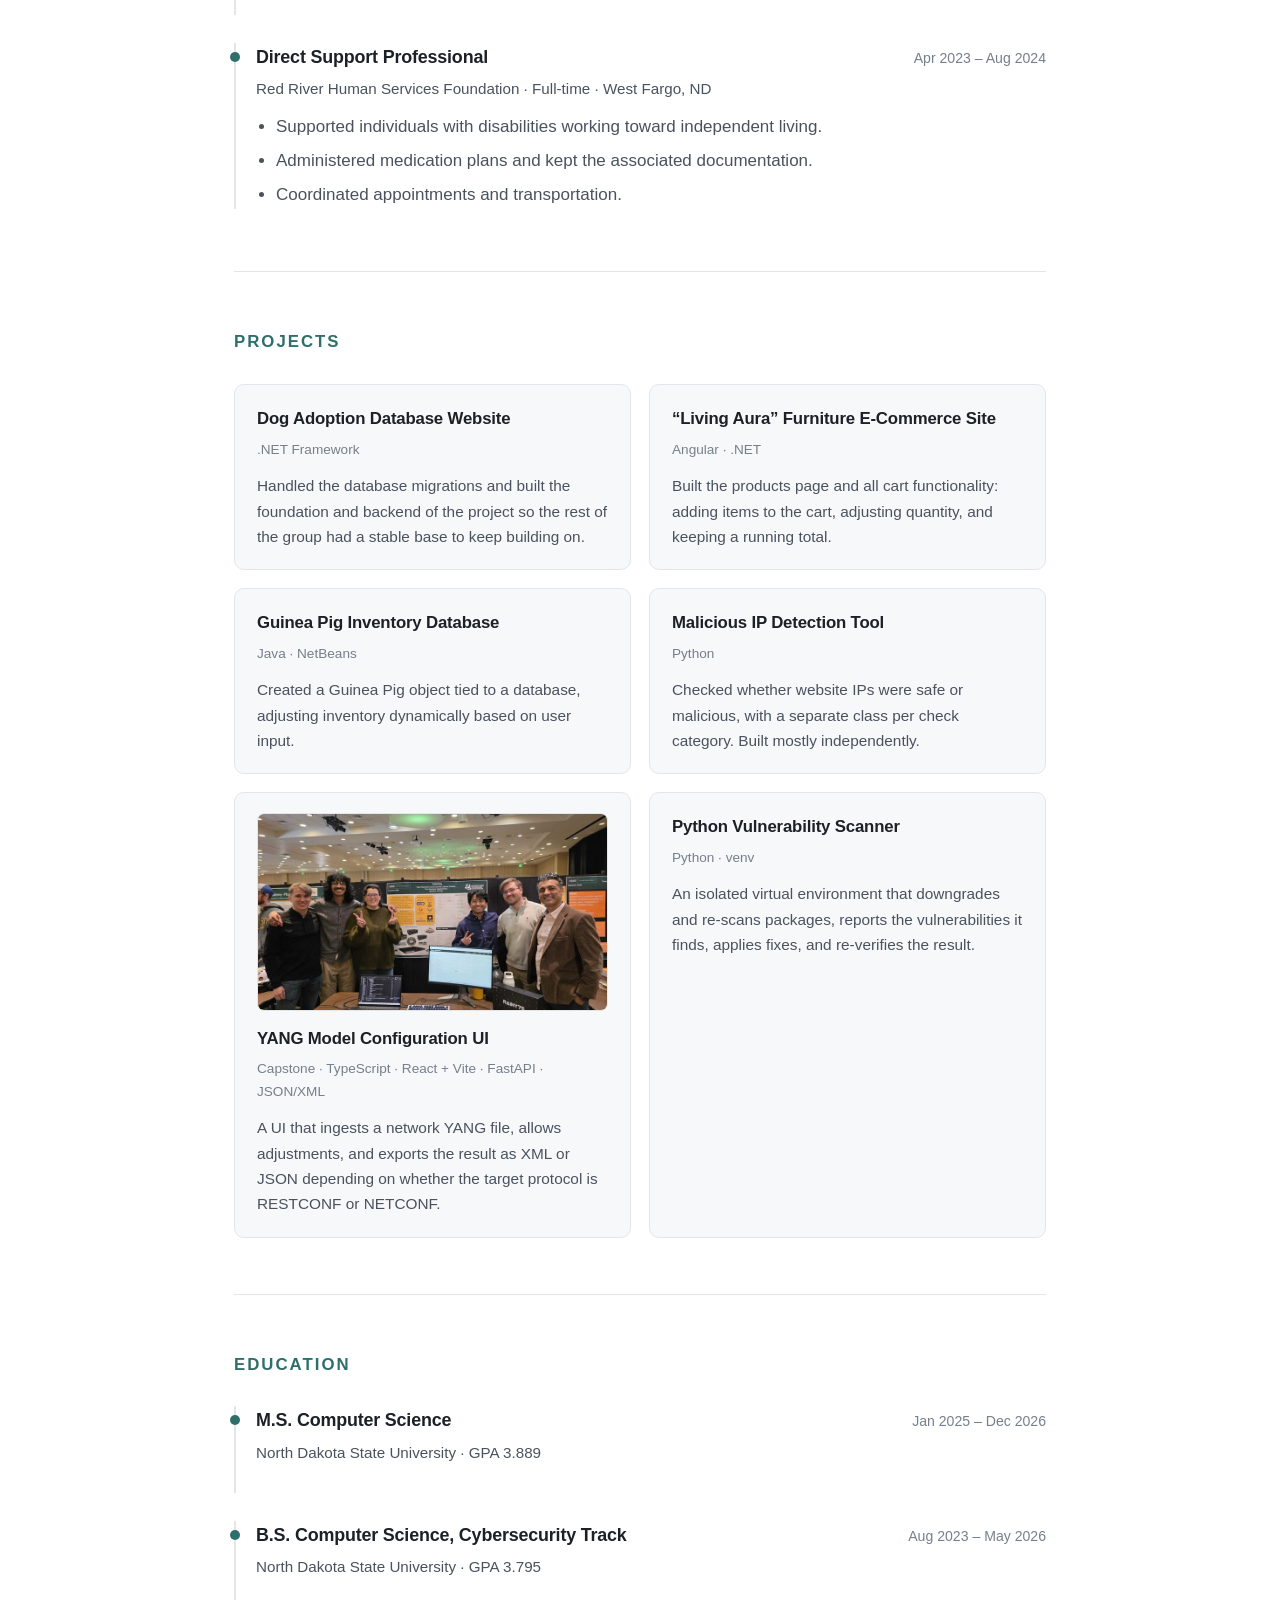
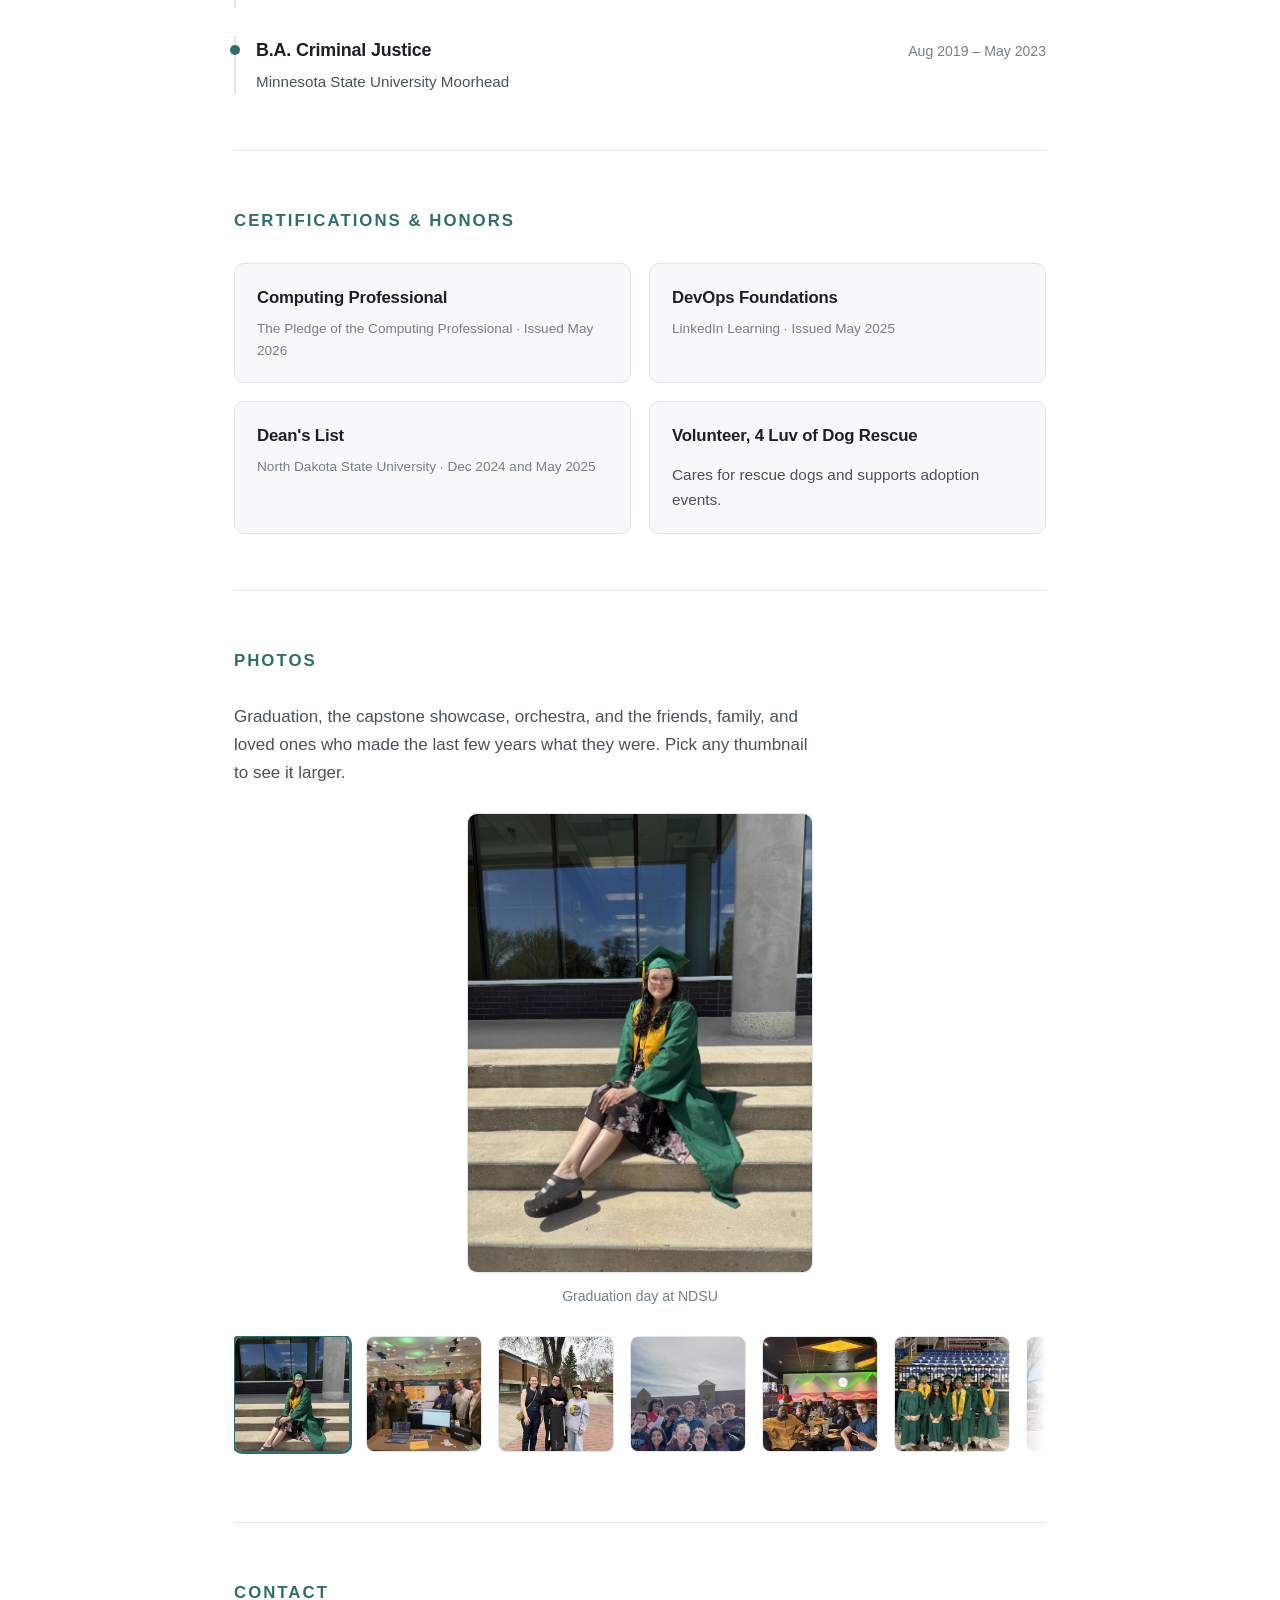
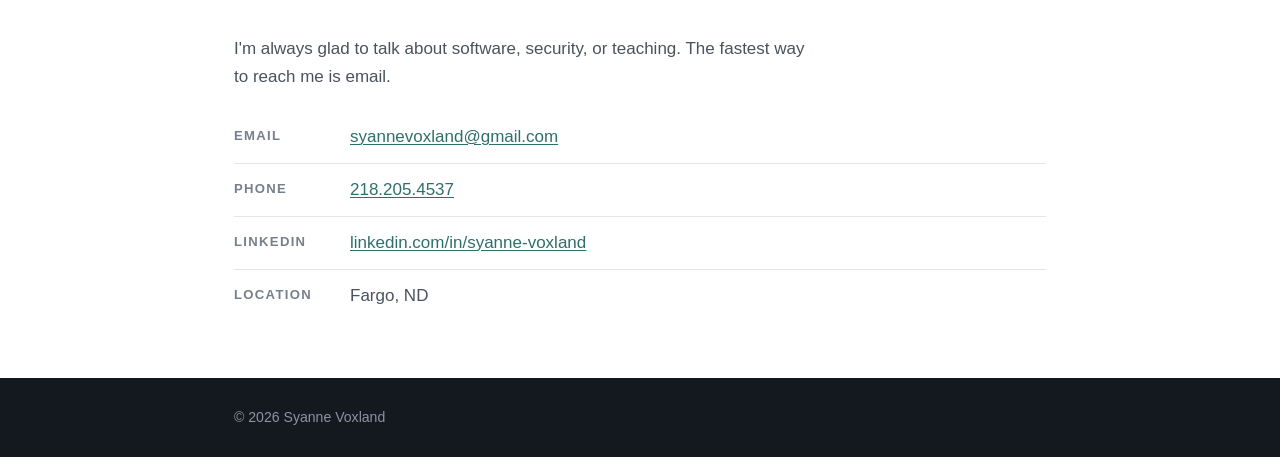
==== commit d3835223: "Replace the photo overlay with an inline preview Clicking a thumbnail no longer opens a pop-up over " ====
--- a/index.html
+++ b/index.html
@@ -286,7 +286,7 @@
       </article>
 
       <article class="card">
-        <button type="button" class="photo-btn" aria-label="Open larger photo: the YANGify capstone poster"><img class="card-image" data-full="images/full/reel-02-capstone.jpg" src="images/reel-02-capstone.jpg" width="800" height="600" loading="lazy" alt="Syanne and her capstone team presenting the YANGify poster at NDSU"></button>
+        <img class="card-image" src="images/reel-02-capstone.jpg" width="800" height="600" loading="lazy" alt="Syanne and her capstone team presenting the YANGify poster at NDSU">
         <h3>YANG Model Configuration UI</h3>
         <p class="tags">Capstone &middot; TypeScript &middot; React + Vite &middot; FastAPI &middot; JSON/XML</p>
         <p>
@@ -365,71 +365,77 @@
   <section id="photos">
     <h2>Photos</h2>
     <p>Graduation, the capstone showcase, orchestra, and the friends, family, and loved ones
-       who made the last few years what they were. Click any photo to see it larger.</p>
-
-    <div class="reel" tabindex="0" role="region" aria-label="Photo reel, scrollable">
-      <figure>
-        <button type="button" class="photo-btn" aria-label="Open larger photo: Syanne in cap and gown sitting on the steps of an NDSU building"><img data-full="images/full/reel-01-grad-steps.jpg" src="images/reel-01-grad-steps.jpg" width="800" height="1067" loading="lazy"
+       who made the last few years what they were. Pick any thumbnail to see it larger.</p>
+
+    <figure class="photo-preview">
+      <img src="images/full/reel-01-grad-steps.jpg" loading="lazy"
+           alt="Syanne in cap and gown sitting on the steps of an NDSU building">
+      <figcaption aria-live="polite">Graduation day at NDSU</figcaption>
+    </figure>
+
+    <div class="reel" tabindex="0" role="region" aria-label="Photo thumbnails, scrollable">
+      <figure>
+        <button type="button" class="photo-btn" aria-label="Show larger photo: Syanne in cap and gown sitting on the steps of an NDSU building"><img data-full="images/full/reel-01-grad-steps.jpg" src="images/reel-01-grad-steps.jpg" width="800" height="1067" loading="lazy"
              alt="Syanne in cap and gown sitting on the steps of an NDSU building"></button>
         <figcaption>Graduation day at NDSU</figcaption>
       </figure>
       <figure>
-        <button type="button" class="photo-btn" aria-label="Open larger photo: Syanne and her capstone team beside the YANGify poster"><img data-full="images/full/reel-02-capstone.jpg" src="images/reel-02-capstone.jpg" width="800" height="600" loading="lazy"
+        <button type="button" class="photo-btn" aria-label="Show larger photo: Syanne and her capstone team beside the YANGify poster"><img data-full="images/full/reel-02-capstone.jpg" src="images/reel-02-capstone.jpg" width="800" height="600" loading="lazy"
              alt="Syanne and her capstone team beside the YANGify poster"></button>
         <figcaption>The YANGify capstone team and poster</figcaption>
       </figure>
       <figure>
-        <button type="button" class="photo-btn" aria-label="Open larger photo: Syanne holding a violin case on campus with two friends"><img data-full="images/full/reel-03-violin.jpg" src="images/reel-03-violin.jpg" width="800" height="1067" loading="lazy"
+        <button type="button" class="photo-btn" aria-label="Show larger photo: Syanne holding a violin case on campus with two friends"><img data-full="images/full/reel-03-violin.jpg" src="images/reel-03-violin.jpg" width="800" height="1067" loading="lazy"
              alt="Syanne holding a violin case on campus with two friends"></button>
         <figcaption>Orchestra days, violin case in tow</figcaption>
       </figure>
       <figure>
-        <button type="button" class="photo-btn" aria-label="Open larger photo: Computer science classmates gathered outside on a cloudy day"><img data-full="images/full/reel-04-cs-group.jpg" src="images/reel-04-cs-group.jpg" width="800" height="1422" loading="lazy"
+        <button type="button" class="photo-btn" aria-label="Show larger photo: Computer science classmates gathered outside on a cloudy day"><img data-full="images/full/reel-04-cs-group.jpg" src="images/reel-04-cs-group.jpg" width="800" height="1422" loading="lazy"
              alt="Computer science classmates gathered outside on a cloudy day"></button>
         <figcaption>The computer science crew at NDSU</figcaption>
       </figure>
       <figure>
-        <button type="button" class="photo-btn" aria-label="Open larger photo: Computer science classmates around a long table at a restaurant"><img data-full="images/full/reel-05-cs-dinner.jpg" src="images/reel-05-cs-dinner.jpg" width="800" height="1067" loading="lazy"
+        <button type="button" class="photo-btn" aria-label="Show larger photo: Computer science classmates around a long table at a restaurant"><img data-full="images/full/reel-05-cs-dinner.jpg" src="images/reel-05-cs-dinner.jpg" width="800" height="1067" loading="lazy"
              alt="Computer science classmates around a long table at a restaurant"></button>
         <figcaption>Celebrating the end of a semester</figcaption>
       </figure>
       <figure>
-        <button type="button" class="photo-btn" aria-label="Open larger photo: A group of graduates in green caps and gowns at the arena"><img data-full="images/full/reel-06-cohort.jpg" src="images/reel-06-cohort.jpg" width="800" height="600" loading="lazy"
+        <button type="button" class="photo-btn" aria-label="Show larger photo: A group of graduates in green caps and gowns at the arena"><img data-full="images/full/reel-06-cohort.jpg" src="images/reel-06-cohort.jpg" width="800" height="600" loading="lazy"
              alt="A group of graduates in green caps and gowns at the arena"></button>
         <figcaption>Lined up before commencement</figcaption>
       </figure>
       <figure>
-        <button type="button" class="photo-btn" aria-label="Open larger photo: Syanne in cap and gown with family at the NDSU bison statue"><img data-full="images/full/reel-07-bison.jpg" src="images/reel-07-bison.jpg" width="800" height="1067" loading="lazy"
+        <button type="button" class="photo-btn" aria-label="Show larger photo: Syanne in cap and gown with family at the NDSU bison statue"><img data-full="images/full/reel-07-bison.jpg" src="images/reel-07-bison.jpg" width="800" height="1067" loading="lazy"
              alt="Syanne in cap and gown with family at the NDSU bison statue"></button>
         <figcaption>At the bison statue</figcaption>
       </figure>
       <figure>
-        <button type="button" class="photo-btn" aria-label="Open larger photo: Syanne in cap and gown with two friends indoors"><img data-full="images/full/reel-08-friends.jpg" src="images/reel-08-friends.jpg" width="800" height="1067" loading="lazy"
+        <button type="button" class="photo-btn" aria-label="Show larger photo: Syanne in cap and gown with two friends indoors"><img data-full="images/full/reel-08-friends.jpg" src="images/reel-08-friends.jpg" width="800" height="1067" loading="lazy"
              alt="Syanne in cap and gown with two friends indoors"></button>
         <figcaption>With friends after the ceremony</figcaption>
       </figure>
       <figure>
-        <button type="button" class="photo-btn" aria-label="Open larger photo: Syanne holding her diploma outdoors with family"><img data-full="images/full/reel-09-diploma.jpg" src="images/reel-09-diploma.jpg" width="800" height="499" loading="lazy"
+        <button type="button" class="photo-btn" aria-label="Show larger photo: Syanne holding her diploma outdoors with family"><img data-full="images/full/reel-09-diploma.jpg" src="images/reel-09-diploma.jpg" width="800" height="499" loading="lazy"
              alt="Syanne holding her diploma outdoors with family"></button>
         <figcaption>Diploma in hand</figcaption>
       </figure>
       <figure>
-        <button type="button" class="photo-btn" aria-label="Open larger photo: Syanne in her gown outside a brick campus building on a spring day"><img data-full="images/full/reel-10-campus.jpg" src="images/reel-10-campus.jpg" width="800" height="1067" loading="lazy"
+        <button type="button" class="photo-btn" aria-label="Show larger photo: Syanne in her gown outside a brick campus building on a spring day"><img data-full="images/full/reel-10-campus.jpg" src="images/reel-10-campus.jpg" width="800" height="1067" loading="lazy"
              alt="Syanne in her gown outside a brick campus building on a spring day"></button>
         <figcaption>A spring afternoon on campus</figcaption>
       </figure>
       <figure>
-        <button type="button" class="photo-btn" aria-label="Open larger photo: Syanne in cap and gown seated on a wooden staircase"><img data-full="images/full/reel-11-stairs.jpg" src="images/reel-11-stairs.jpg" width="800" height="1067" loading="lazy"
+        <button type="button" class="photo-btn" aria-label="Show larger photo: Syanne in cap and gown seated on a wooden staircase"><img data-full="images/full/reel-11-stairs.jpg" src="images/reel-11-stairs.jpg" width="800" height="1067" loading="lazy"
              alt="Syanne in cap and gown seated on a wooden staircase"></button>
         <figcaption>On the old staircase</figcaption>
       </figure>
       <figure>
-        <button type="button" class="photo-btn" aria-label="Open larger photo: Syanne in cap and gown with family on a wooden staircase"><img data-full="images/full/reel-12-stairs-family.jpg" src="images/reel-12-stairs-family.jpg" width="800" height="1202" loading="lazy"
+        <button type="button" class="photo-btn" aria-label="Show larger photo: Syanne in cap and gown with family on a wooden staircase"><img data-full="images/full/reel-12-stairs-family.jpg" src="images/reel-12-stairs-family.jpg" width="800" height="1202" loading="lazy"
              alt="Syanne in cap and gown with family on a wooden staircase"></button>
         <figcaption>Family, graduation day</figcaption>
       </figure>
       <figure>
-        <button type="button" class="photo-btn" aria-label="Open larger photo: Syanne in cap and gown with two family members on a staircase"><img data-full="images/full/reel-13-stairs-three.jpg" src="images/reel-13-stairs-three.jpg" width="800" height="1063" loading="lazy"
+        <button type="button" class="photo-btn" aria-label="Show larger photo: Syanne in cap and gown with two family members on a staircase"><img data-full="images/full/reel-13-stairs-three.jpg" src="images/reel-13-stairs-three.jpg" width="800" height="1063" loading="lazy"
              alt="Syanne in cap and gown with two family members on a staircase"></button>
         <figcaption>The people who got me here</figcaption>
       </figure>
@@ -490,89 +496,51 @@
   });
 })();
 
-// Click a photo to view it larger. Built on demand; with JS off the buttons
-// simply do nothing and the thumbnails still show.
+// Photos: clicking a thumbnail swaps the larger preview above the strip.
+// With JS off the preview simply stays on the first photo.
 (function () {
-  var buttons = Array.prototype.slice.call(document.querySelectorAll('.photo-btn'));
+  var preview = document.querySelector('.photo-preview');
+  var reel = document.querySelector('.reel');
+  if (!preview || !reel) return;
+
+  var previewImg = preview.querySelector('img');
+  var previewCap = preview.querySelector('figcaption');
+  var buttons = Array.prototype.slice.call(reel.querySelectorAll('.photo-btn'));
   if (!buttons.length) return;
 
-  var box, imgEl, capEl, countEl, group = [], index = 0, lastFocus = null;
-
-  function build() {
-    box = document.createElement('div');
-    box.className = 'lightbox';
-    box.setAttribute('role', 'dialog');
-    box.setAttribute('aria-modal', 'true');
-    box.setAttribute('aria-label', 'Photo viewer');
-    box.innerHTML =
-      '<button type="button" class="lb-close" aria-label="Close photo viewer">&times;</button>' +
-      '<button type="button" class="lb-nav lb-prev" aria-label="Previous photo">&#8249;</button>' +
-      '<button type="button" class="lb-nav lb-next" aria-label="Next photo">&#8250;</button>' +
-      '<figure class="lb-stage"><img alt=""><figcaption></figcaption></figure>' +
-      '<p class="lb-count" aria-live="polite"></p>';
-    document.body.appendChild(box);
-
-    imgEl   = box.querySelector('img');
-    capEl   = box.querySelector('figcaption');
-    countEl = box.querySelector('.lb-count');
-
-    box.querySelector('.lb-close').addEventListener('click', close);
-    box.querySelector('.lb-prev').addEventListener('click', function () { step(-1); });
-    box.querySelector('.lb-next').addEventListener('click', function () { step(1); });
-    box.addEventListener('click', function (e) { if (e.target === box) close(); });
-  }
-
-  function show(i) {
-    var btn = group[(i + group.length) % group.length];
-    index = (i + group.length) % group.length;
+  function select(btn, moveFocus) {
     var img = btn.querySelector('img');
     var fig = btn.closest('figure');
     var cap = fig && fig.querySelector('figcaption');
 
-    imgEl.src = img.getAttribute('data-full') || img.src;
-    imgEl.alt = img.alt;
-    capEl.textContent = cap ? cap.textContent.trim() : img.alt;
-    countEl.textContent = group.length > 1 ? (index + 1) + ' / ' + group.length : '';
-    box.classList.toggle('is-single', group.length < 2);
+    previewImg.src = img.getAttribute('data-full') || img.src;
+    previewImg.alt = img.alt;
+    previewCap.textContent = cap ? cap.textContent.trim() : img.alt;
+
+    buttons.forEach(function (b) {
+      var on = b === btn;
+      b.classList.toggle('is-active', on);
+      if (on) b.setAttribute('aria-current', 'true');
+      else b.removeAttribute('aria-current');
+    });
+
+    if (moveFocus) btn.focus();
+    // keep the active thumbnail visible without scrolling the page itself
+    var r = btn.getBoundingClientRect(), rr = reel.getBoundingClientRect();
+    if (r.left < rr.left || r.right > rr.right) {
+      reel.scrollLeft += (r.left - rr.left) - (rr.width - r.width) / 2;
+    }
   }
 
-  function open(btn) {
-    if (!box) build();
-    var reel = btn.closest('.reel');
-    group = reel ? Array.prototype.slice.call(reel.querySelectorAll('.photo-btn')) : [btn];
-    lastFocus = btn;
-    show(group.indexOf(btn));
-    box.classList.add('is-open');
-    document.body.classList.add('has-lightbox');
-    box.querySelector('.lb-close').focus();
-  }
-
-  function close() {
-    box.classList.remove('is-open');
-    document.body.classList.remove('has-lightbox');
-    imgEl.removeAttribute('src');
-    if (lastFocus) lastFocus.focus();
-  }
-
-  function step(delta) { show(index + delta); }
-
-  buttons.forEach(function (btn) {
-    btn.addEventListener('click', function () { open(btn); });
+  buttons.forEach(function (btn, i) {
+    btn.addEventListener('click', function () { select(btn, false); });
+    btn.addEventListener('keydown', function (e) {
+      if (e.key === 'ArrowRight') { e.preventDefault(); select(buttons[(i + 1) % buttons.length], true); }
+      if (e.key === 'ArrowLeft')  { e.preventDefault(); select(buttons[(i - 1 + buttons.length) % buttons.length], true); }
+    });
   });
 
-  document.addEventListener('keydown', function (e) {
-    if (!box || !box.classList.contains('is-open')) return;
-    if (e.key === 'Escape') { close(); }
-    else if (e.key === 'ArrowRight') { step(1); }
-    else if (e.key === 'ArrowLeft') { step(-1); }
-    else if (e.key === 'Tab') {
-      // keep focus inside the dialog
-      var focusable = box.querySelectorAll('button');
-      var first = focusable[0], last = focusable[focusable.length - 1];
-      if (e.shiftKey && document.activeElement === first) { e.preventDefault(); last.focus(); }
-      else if (!e.shiftKey && document.activeElement === last) { e.preventDefault(); first.focus(); }
-    }
-  });
+  select(buttons[0], false);
 })();
 </script>
 
--- a/style.css
+++ b/style.css
@@ -315,7 +315,7 @@
 }
 
 .reel figure {
-  flex: 0 0 168px;
+  flex: 0 0 116px;
   margin: 0;
   scroll-snap-align: start;
 }
@@ -324,25 +324,35 @@
   display: block;
   width: 100%;
   height: auto;
-  aspect-ratio: 3 / 4;
+  aspect-ratio: 1 / 1;
   object-fit: cover;
-  object-position: center 30%;
-  border-radius: 10px;
+  object-position: center 28%;
+  border-radius: 8px;
   border: 1px solid var(--rule);
   background: var(--panel);
-  transition: transform 0.18s ease;
-}
-
-.reel figure:hover img { transform: scale(1.015); }
-
+  transition: transform 0.18s ease, border-color 0.18s ease;
+}
+
+.reel figure:hover img {
+  transform: scale(1.04);
+  border-color: var(--accent);
+}
+
+/* Captions stay in the DOM for the enlarged view and for screen readers,
+   but the strip itself reads better as plain thumbnails. */
 .reel figcaption {
-  margin-top: 9px;
-  font-size: 0.82rem;
-  line-height: 1.45;
-  color: var(--ink-faint);
-}
-
-/* ---------- clickable photos + lightbox ---------- */
+  position: absolute;
+  width: 1px;
+  height: 1px;
+  margin: -1px;
+  padding: 0;
+  overflow: hidden;
+  clip-path: inset(50%);
+  white-space: nowrap;
+  border: 0;
+}
+
+/* ---------- selectable thumbnails + preview ---------- */
 
 .photo-btn {
   display: block;
@@ -350,7 +360,7 @@
   padding: 0;
   border: 0;
   background: none;
-  cursor: zoom-in;
+  cursor: pointer;
   font: inherit;
   color: inherit;
 }
@@ -361,108 +371,35 @@
   border-radius: 10px;
 }
 
-body.has-lightbox { overflow: hidden; }
-
-.lightbox {
-  display: none;
-  position: fixed;
-  inset: 0;
-  z-index: 100;
-  padding: 32px 64px 56px;
-  background: rgba(10, 13, 17, 0.94);
-}
-
-.lightbox.is-open {
-  display: flex;
-  align-items: center;
-  justify-content: center;
-}
-
-.lb-stage {
-  margin: 0;
+.photo-preview {
+  margin: 26px 0 20px;
   display: flex;
   flex-direction: column;
   align-items: center;
-  gap: 14px;
-  max-height: 100%;
-}
-
-.lb-stage img {
+  gap: 12px;
+}
+
+.photo-preview img {
+  display: block;
   max-width: 100%;
-  max-height: calc(100vh - 150px);
+  max-height: 460px;
   width: auto;
   height: auto;
   object-fit: contain;
-  border-radius: 6px;
-  box-shadow: 0 24px 60px rgba(0, 0, 0, 0.5);
-}
-
-.lb-stage figcaption {
-  color: #d3dae3;
-  font-size: 0.92rem;
+  border-radius: 10px;
+  border: 1px solid var(--rule);
+  background: var(--panel);
+}
+
+.photo-preview figcaption {
+  font-size: 0.88rem;
+  color: var(--ink-faint);
   text-align: center;
-  max-width: 60ch;
-}
-
-.lb-close,
-.lb-nav {
-  position: absolute;
-  border: 1px solid rgba(255, 255, 255, 0.22);
-  border-radius: 50%;
-  background: rgba(255, 255, 255, 0.08);
-  color: #fff;
-  cursor: pointer;
-  line-height: 1;
-  transition: background-color 0.15s ease;
-}
-
-.lb-close:hover,
-.lb-nav:hover { background: rgba(255, 255, 255, 0.2); }
-
-.lb-close:focus-visible,
-.lb-nav:focus-visible { outline: 2px solid var(--accent-lit); outline-offset: 2px; }
-
-.lb-close {
-  top: 18px;
-  right: 20px;
-  width: 42px;
-  height: 42px;
-  font-size: 1.6rem;
-}
-
-.lb-nav {
-  top: 50%;
-  transform: translateY(-50%);
-  width: 46px;
-  height: 46px;
-  font-size: 1.9rem;
-  padding-bottom: 4px;
-}
-
-.lb-prev { left: 14px; }
-.lb-next { right: 14px; }
-
-.lightbox.is-single .lb-nav,
-.lightbox.is-single .lb-count { display: none; }
-
-.lb-count {
-  position: absolute;
-  bottom: 18px;
-  left: 0;
-  right: 0;
-  margin: 0;
-  text-align: center;
-  font-size: 0.85rem;
-  color: #8e99a7;
-  font-variant-numeric: tabular-nums;
-}
-
-@media (max-width: 620px) {
-  .lightbox { padding: 60px 12px 64px; }
-  .lb-nav { width: 40px; height: 40px; font-size: 1.6rem; }
-  .lb-prev { left: 6px; }
-  .lb-next { right: 6px; }
-  .lb-stage img { max-height: calc(100vh - 190px); }
+}
+
+.photo-btn.is-active img {
+  border-color: var(--accent);
+  box-shadow: 0 0 0 2px var(--accent);
 }
 
 /* ---------- skills ---------- */
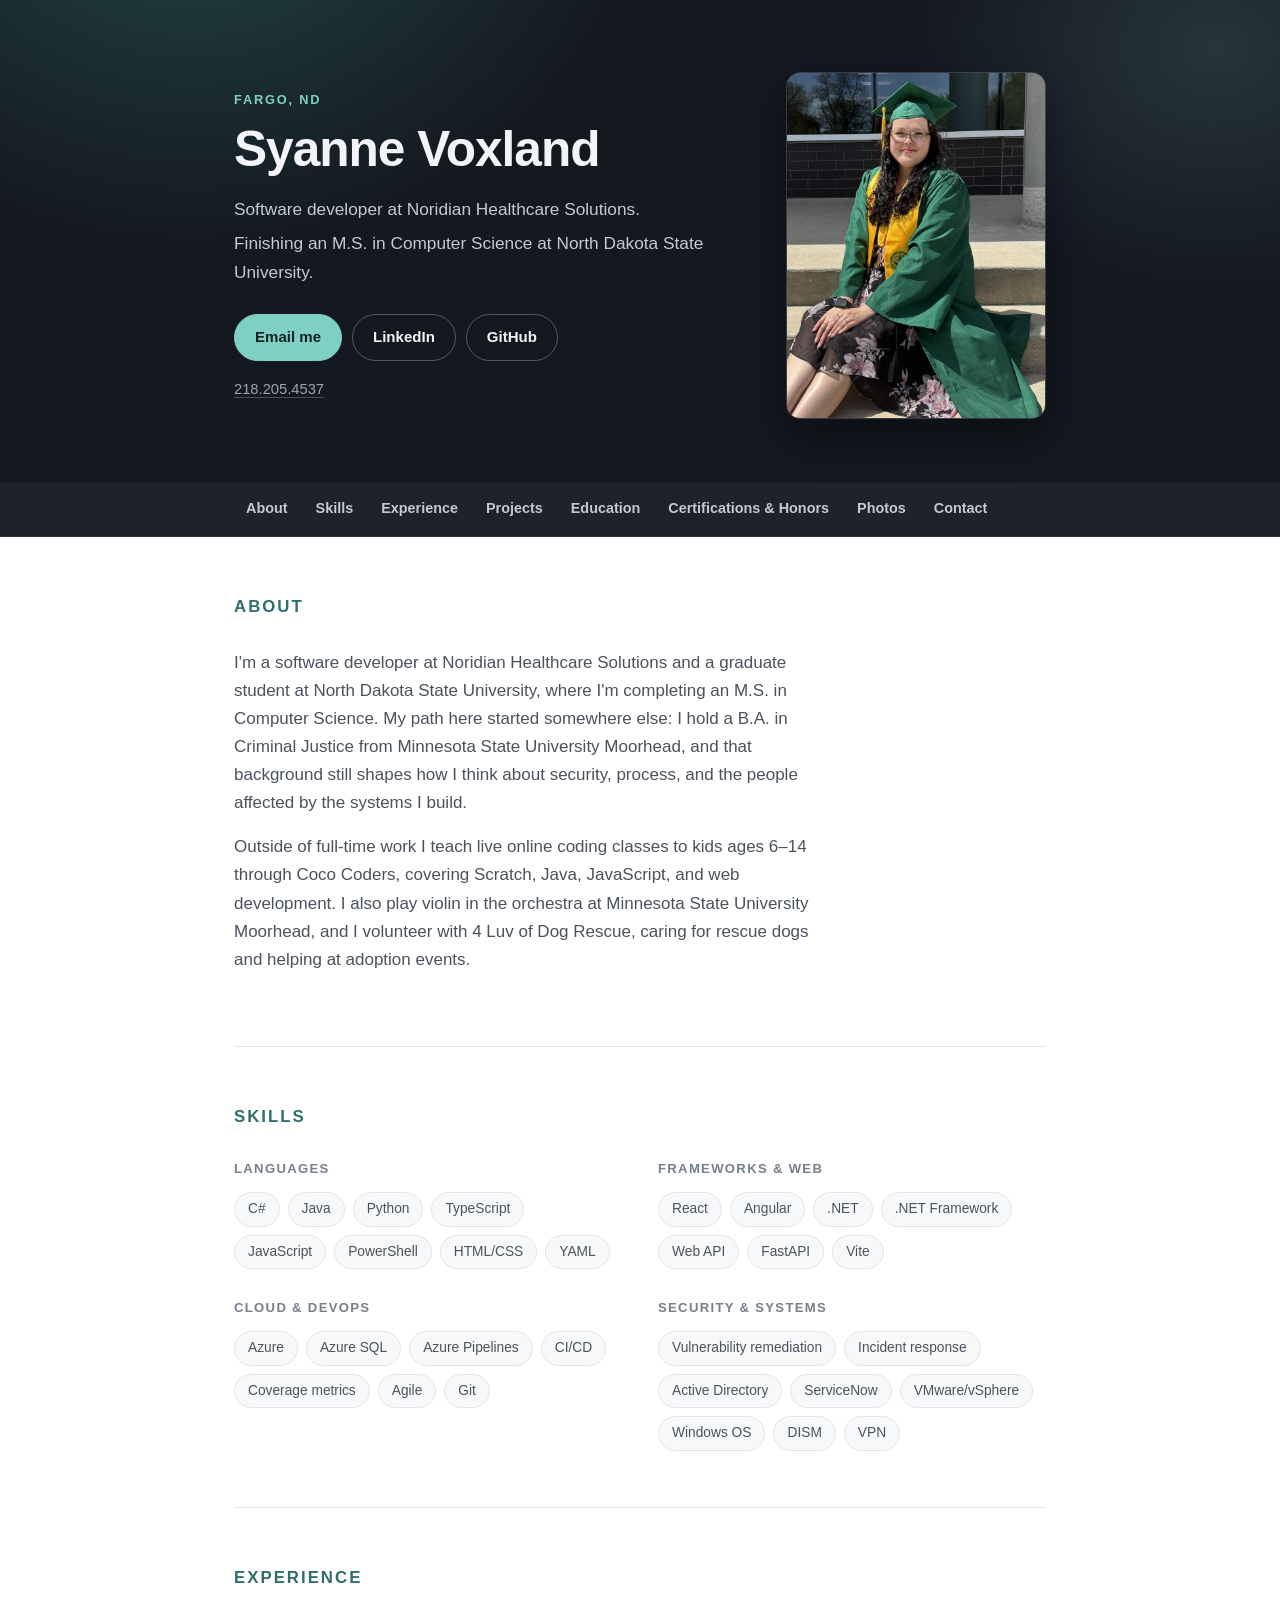
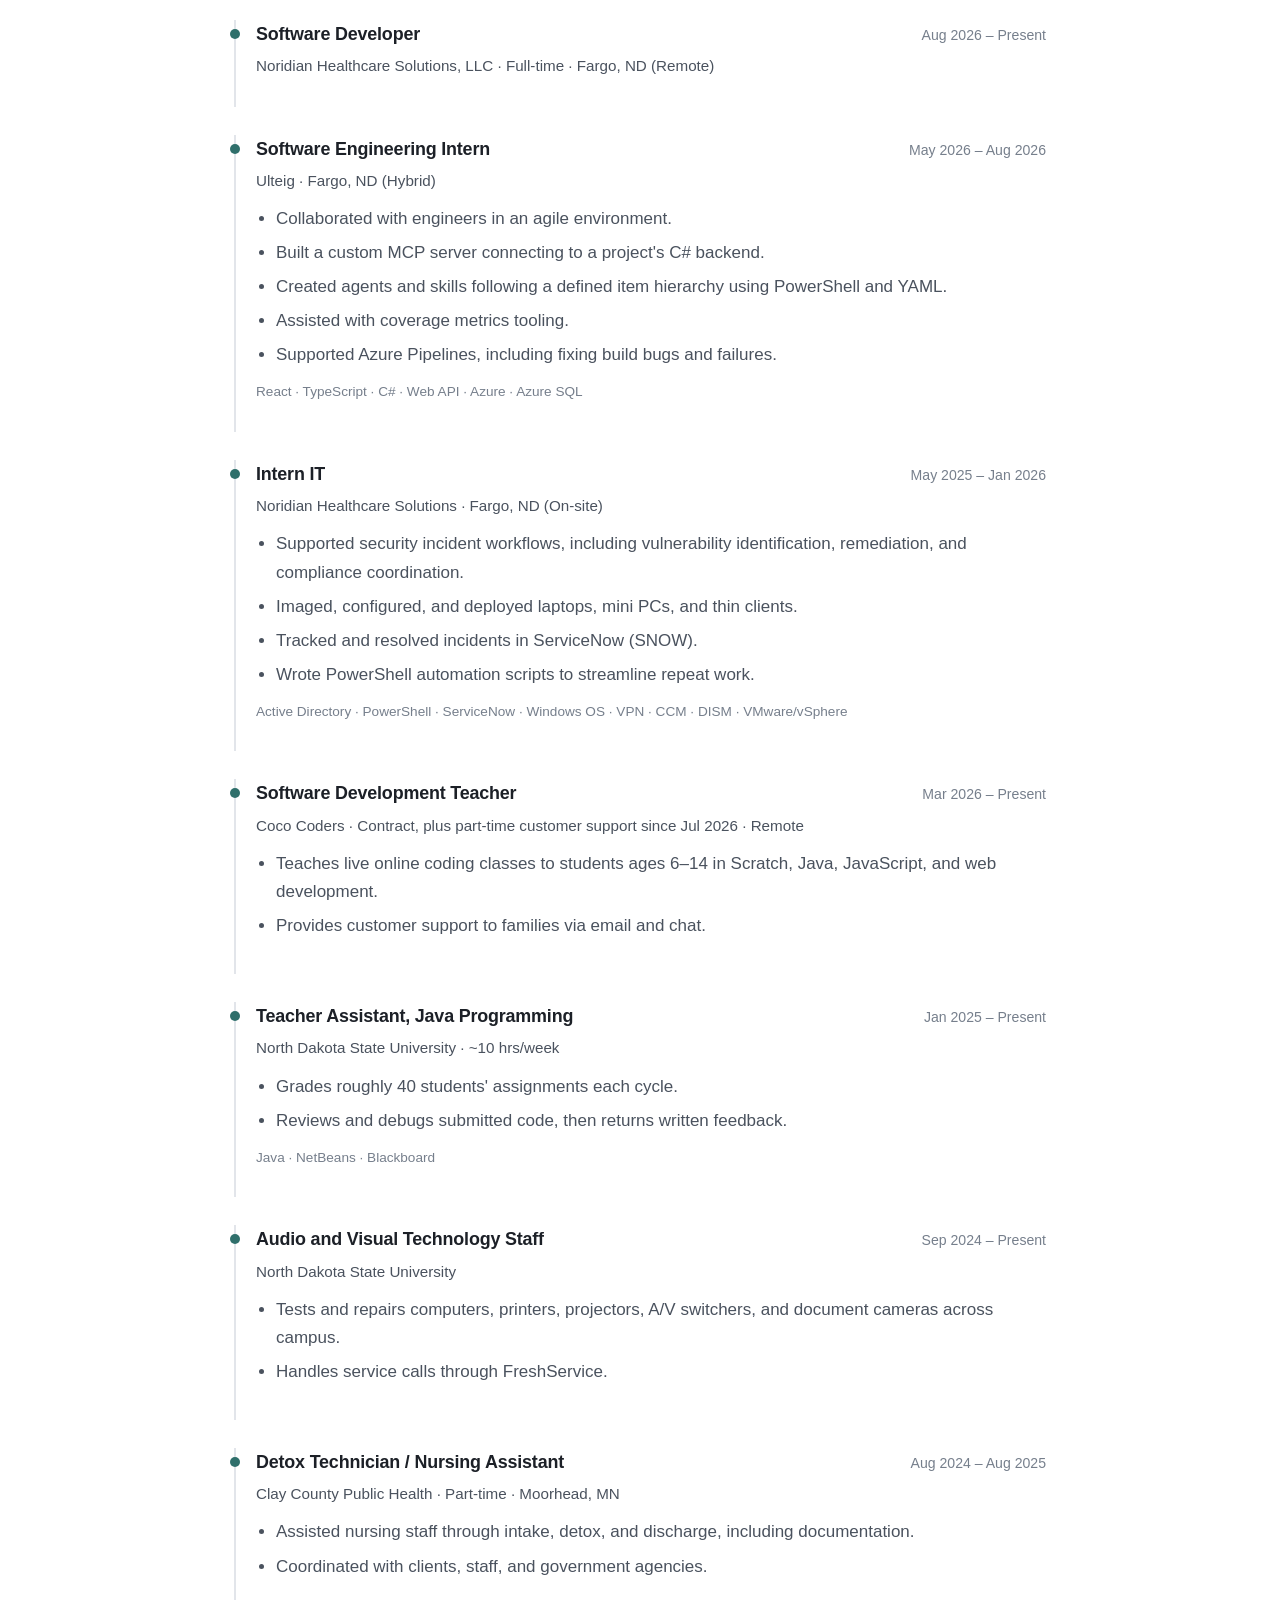
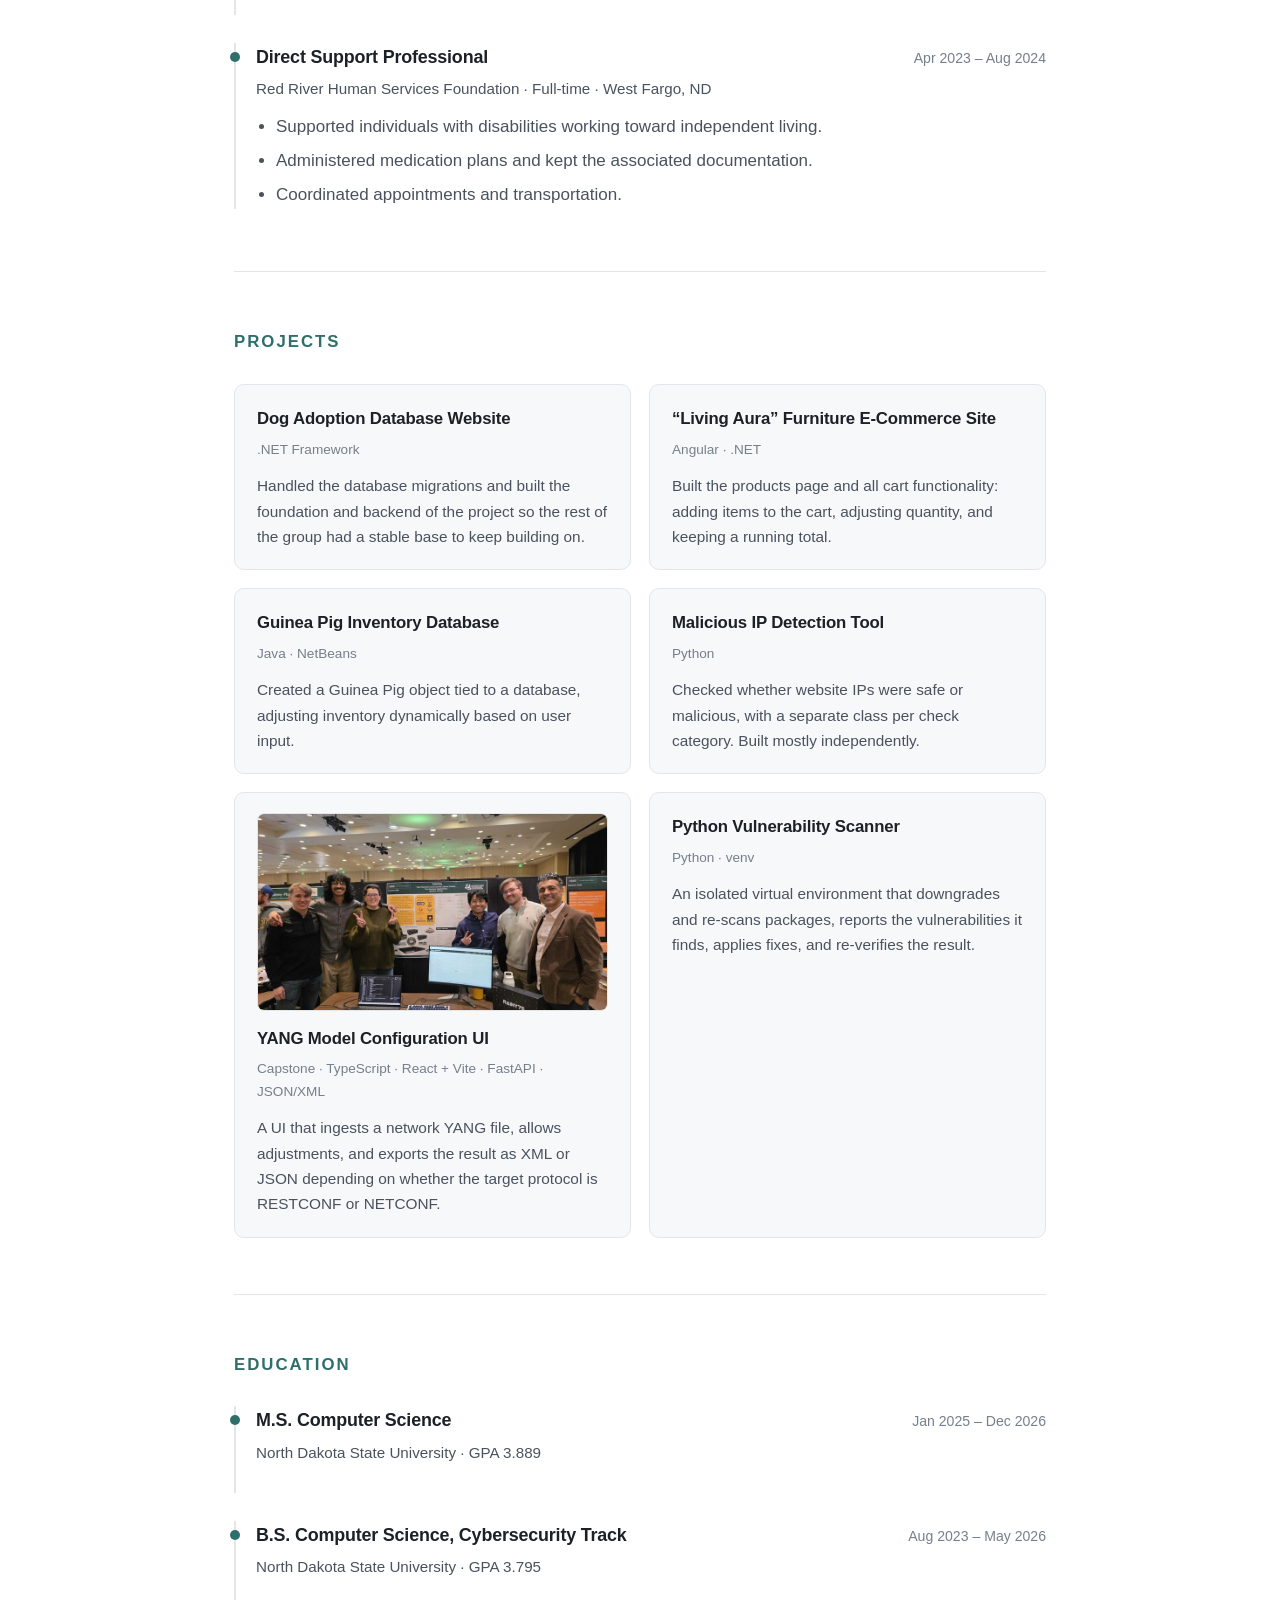
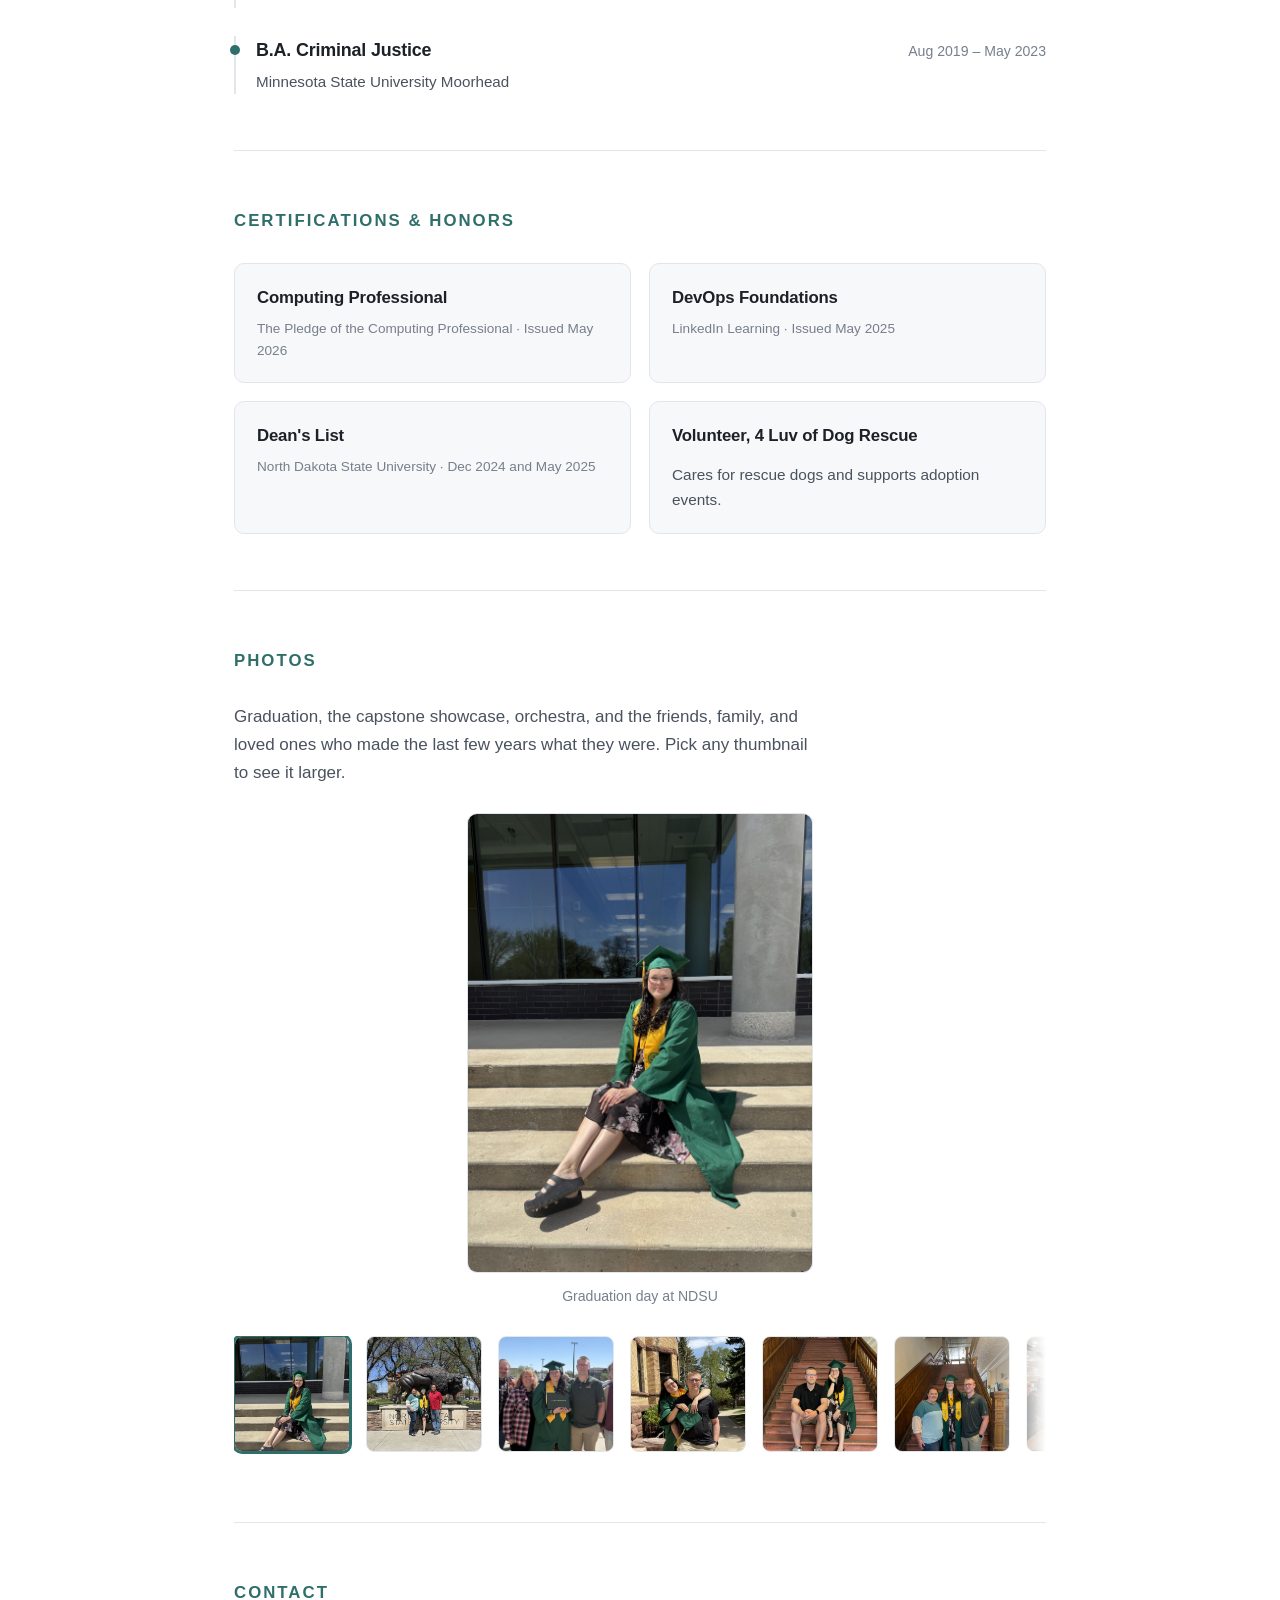
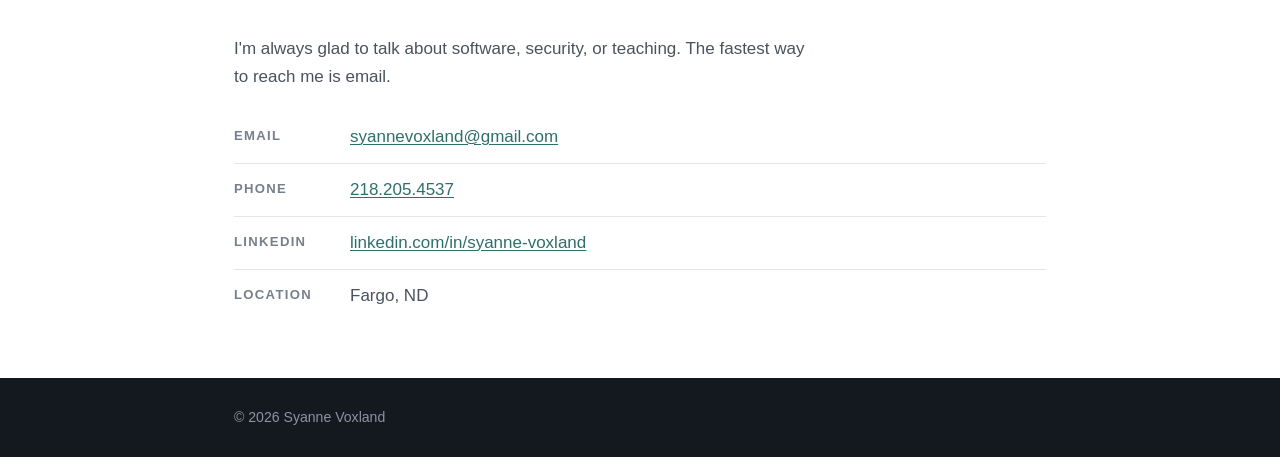
==== commit 489321c3: "Put family photos ahead of friends in the reel Graduation portrait still leads, then parents, in-law" ====
--- a/index.html
+++ b/index.html
@@ -380,6 +380,31 @@
         <figcaption>Graduation day at NDSU</figcaption>
       </figure>
       <figure>
+        <button type="button" class="photo-btn" aria-label="Show larger photo: Syanne in cap and gown with family at the NDSU bison statue"><img data-full="images/full/reel-07-bison.jpg" src="images/reel-07-bison.jpg" width="800" height="1067" loading="lazy"
+             alt="Syanne in cap and gown with family at the NDSU bison statue"></button>
+        <figcaption>At the bison statue, with both of my parents</figcaption>
+      </figure>
+      <figure>
+        <button type="button" class="photo-btn" aria-label="Show larger photo: Syanne holding her diploma outdoors with family"><img data-full="images/full/reel-09-diploma.jpg" src="images/reel-09-diploma.jpg" width="800" height="499" loading="lazy"
+             alt="Syanne holding her diploma outdoors with family"></button>
+        <figcaption>Diploma in hand with my in-laws and husband</figcaption>
+      </figure>
+      <figure>
+        <button type="button" class="photo-btn" aria-label="Show larger photo: Syanne in her gown outside a brick campus building on a spring day"><img data-full="images/full/reel-10-campus.jpg" src="images/reel-10-campus.jpg" width="800" height="1067" loading="lazy"
+             alt="Syanne in her gown outside a brick campus building on a spring day"></button>
+        <figcaption>A spring afternoon on campus, with my husband Michael</figcaption>
+      </figure>
+      <figure>
+        <button type="button" class="photo-btn" aria-label="Show larger photo: Syanne in cap and gown seated on a wooden staircase"><img data-full="images/full/reel-11-stairs.jpg" src="images/reel-11-stairs.jpg" width="800" height="1067" loading="lazy"
+             alt="Syanne in cap and gown seated on a wooden staircase"></button>
+        <figcaption>On campus in the South Engineering build at NDSU</figcaption>
+      </figure>
+      <figure>
+        <button type="button" class="photo-btn" aria-label="Show larger photo: Syanne in cap and gown with two family members on a staircase"><img data-full="images/full/reel-13-stairs-three.jpg" src="images/reel-13-stairs-three.jpg" width="800" height="1063" loading="lazy"
+             alt="Syanne in cap and gown with two family members on a staircase"></button>
+        <figcaption>The people who got me here</figcaption>
+      </figure>
+      <figure>
         <button type="button" class="photo-btn" aria-label="Show larger photo: Syanne and her capstone team beside the YANGify poster"><img data-full="images/full/reel-02-capstone.jpg" src="images/reel-02-capstone.jpg" width="800" height="600" loading="lazy"
              alt="Syanne and her capstone team beside the YANGify poster"></button>
         <figcaption>The YANGify capstone team and poster</figcaption>
@@ -397,7 +422,7 @@
       <figure>
         <button type="button" class="photo-btn" aria-label="Show larger photo: Computer science classmates around a long table at a restaurant"><img data-full="images/full/reel-05-cs-dinner.jpg" src="images/reel-05-cs-dinner.jpg" width="800" height="1067" loading="lazy"
              alt="Computer science classmates around a long table at a restaurant"></button>
-        <figcaption>Celebrating the end of a semester</figcaption>
+        <figcaption>Lunch time together as computer science students</figcaption>
       </figure>
       <figure>
         <button type="button" class="photo-btn" aria-label="Show larger photo: A group of graduates in green caps and gowns at the arena"><img data-full="images/full/reel-06-cohort.jpg" src="images/reel-06-cohort.jpg" width="800" height="600" loading="lazy"
@@ -405,39 +430,9 @@
         <figcaption>Lined up before commencement</figcaption>
       </figure>
       <figure>
-        <button type="button" class="photo-btn" aria-label="Show larger photo: Syanne in cap and gown with family at the NDSU bison statue"><img data-full="images/full/reel-07-bison.jpg" src="images/reel-07-bison.jpg" width="800" height="1067" loading="lazy"
-             alt="Syanne in cap and gown with family at the NDSU bison statue"></button>
-        <figcaption>At the bison statue</figcaption>
-      </figure>
-      <figure>
         <button type="button" class="photo-btn" aria-label="Show larger photo: Syanne in cap and gown with two friends indoors"><img data-full="images/full/reel-08-friends.jpg" src="images/reel-08-friends.jpg" width="800" height="1067" loading="lazy"
              alt="Syanne in cap and gown with two friends indoors"></button>
-        <figcaption>With friends after the ceremony</figcaption>
-      </figure>
-      <figure>
-        <button type="button" class="photo-btn" aria-label="Show larger photo: Syanne holding her diploma outdoors with family"><img data-full="images/full/reel-09-diploma.jpg" src="images/reel-09-diploma.jpg" width="800" height="499" loading="lazy"
-             alt="Syanne holding her diploma outdoors with family"></button>
-        <figcaption>Diploma in hand</figcaption>
-      </figure>
-      <figure>
-        <button type="button" class="photo-btn" aria-label="Show larger photo: Syanne in her gown outside a brick campus building on a spring day"><img data-full="images/full/reel-10-campus.jpg" src="images/reel-10-campus.jpg" width="800" height="1067" loading="lazy"
-             alt="Syanne in her gown outside a brick campus building on a spring day"></button>
-        <figcaption>A spring afternoon on campus</figcaption>
-      </figure>
-      <figure>
-        <button type="button" class="photo-btn" aria-label="Show larger photo: Syanne in cap and gown seated on a wooden staircase"><img data-full="images/full/reel-11-stairs.jpg" src="images/reel-11-stairs.jpg" width="800" height="1067" loading="lazy"
-             alt="Syanne in cap and gown seated on a wooden staircase"></button>
-        <figcaption>On the old staircase</figcaption>
-      </figure>
-      <figure>
-        <button type="button" class="photo-btn" aria-label="Show larger photo: Syanne in cap and gown with family on a wooden staircase"><img data-full="images/full/reel-12-stairs-family.jpg" src="images/reel-12-stairs-family.jpg" width="800" height="1202" loading="lazy"
-             alt="Syanne in cap and gown with family on a wooden staircase"></button>
-        <figcaption>Family, graduation day</figcaption>
-      </figure>
-      <figure>
-        <button type="button" class="photo-btn" aria-label="Show larger photo: Syanne in cap and gown with two family members on a staircase"><img data-full="images/full/reel-13-stairs-three.jpg" src="images/reel-13-stairs-three.jpg" width="800" height="1063" loading="lazy"
-             alt="Syanne in cap and gown with two family members on a staircase"></button>
-        <figcaption>The people who got me here</figcaption>
+        <figcaption>With best friends after the ceremony</figcaption>
       </figure>
     </div>
   </section>
@@ -465,8 +460,8 @@
 </footer>
 
 <script>
-// Highlight the nav link for whichever section is currently in view.
-// Progressive enhancement: with JS off, the nav still works as plain anchors.
+// Highlights the nav link for whatever section you're currently reading.
+// If JS is off the nav still works, it just doesn't highlight.
 (function () {
   var links = {};
   document.querySelectorAll('.site-nav a').forEach(function (a) {
@@ -496,8 +491,8 @@
   });
 })();
 
-// Photos: clicking a thumbnail swaps the larger preview above the strip.
-// With JS off the preview simply stays on the first photo.
+// Picking a thumbnail swaps out the big preview above the strip.
+// If JS is off the preview just stays on the first photo.
 (function () {
   var preview = document.querySelector('.photo-preview');
   var reel = document.querySelector('.reel');
@@ -525,7 +520,7 @@
     });
 
     if (moveFocus) btn.focus();
-    // keep the active thumbnail visible without scrolling the page itself
+
     var r = btn.getBoundingClientRect(), rr = reel.getBoundingClientRect();
     if (r.left < rr.left || r.right > rr.right) {
       reel.scrollLeft += (r.left - rr.left) - (rr.width - r.width) / 2;
--- a/style.css
+++ b/style.css
@@ -305,7 +305,6 @@
   overflow-x: auto;
   scroll-snap-type: x mandatory;
   scrollbar-width: thin;
-  /* fade the right edge to hint that the strip keeps going */
   mask-image: linear-gradient(to right, #000 0, #000 93%, transparent 100%);
 }
 
@@ -338,8 +337,7 @@
   border-color: var(--accent);
 }
 
-/* Captions stay in the DOM for the enlarged view and for screen readers,
-   but the strip itself reads better as plain thumbnails. */
+/* Hidden here, but still read by the preview and by screen readers. */
 .reel figcaption {
   position: absolute;
   width: 1px;
@@ -406,7 +404,6 @@
 
 .skill-groups {
   display: grid;
-  /* fixed 2x2: auto-fit stranded the fourth group alone on its own row */
   grid-template-columns: repeat(2, minmax(0, 1fr));
   gap: 28px 36px;
 }
@@ -541,7 +538,7 @@
   }
   .hero-photo {
     order: -1;
-    justify-self: start;   /* only the photo shrinks; text still stretches and wraps */
+    justify-self: start;   
     width: 190px;
     aspect-ratio: 1 / 1;
     border-radius: 50%;
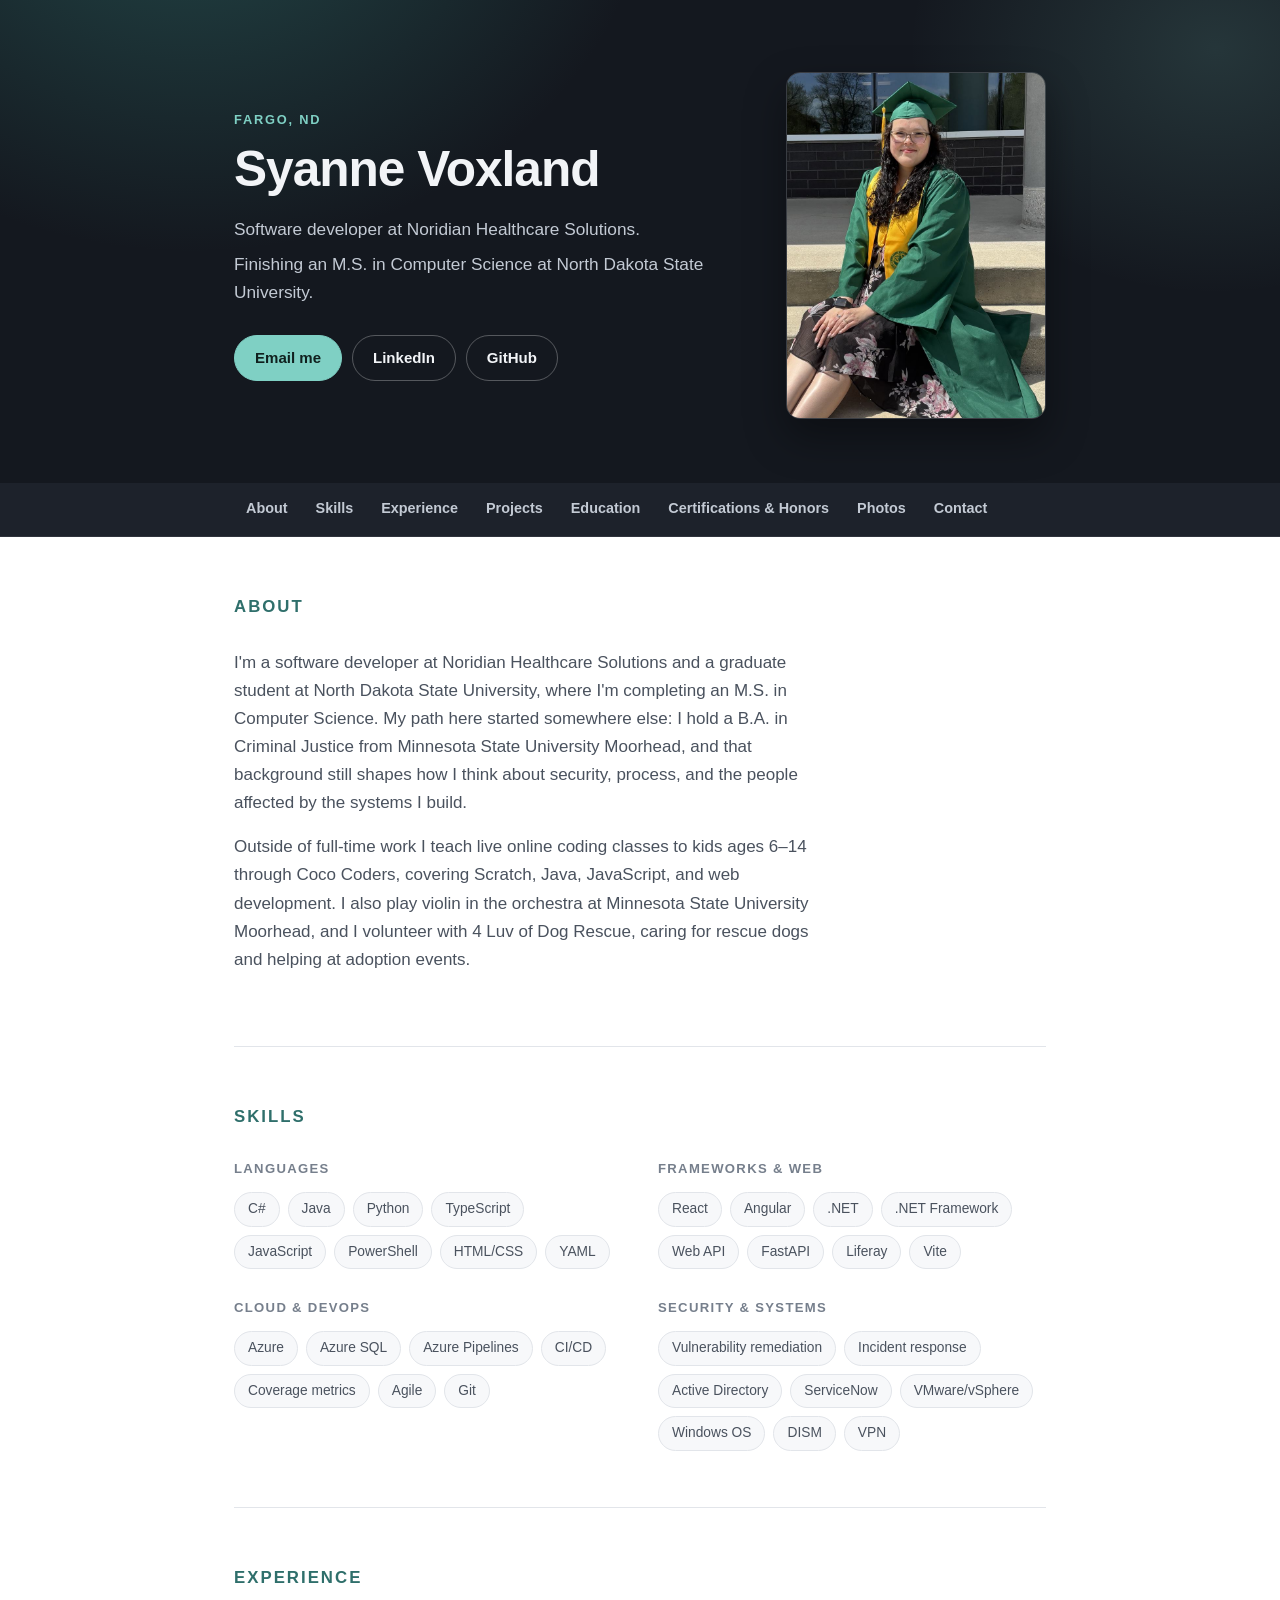
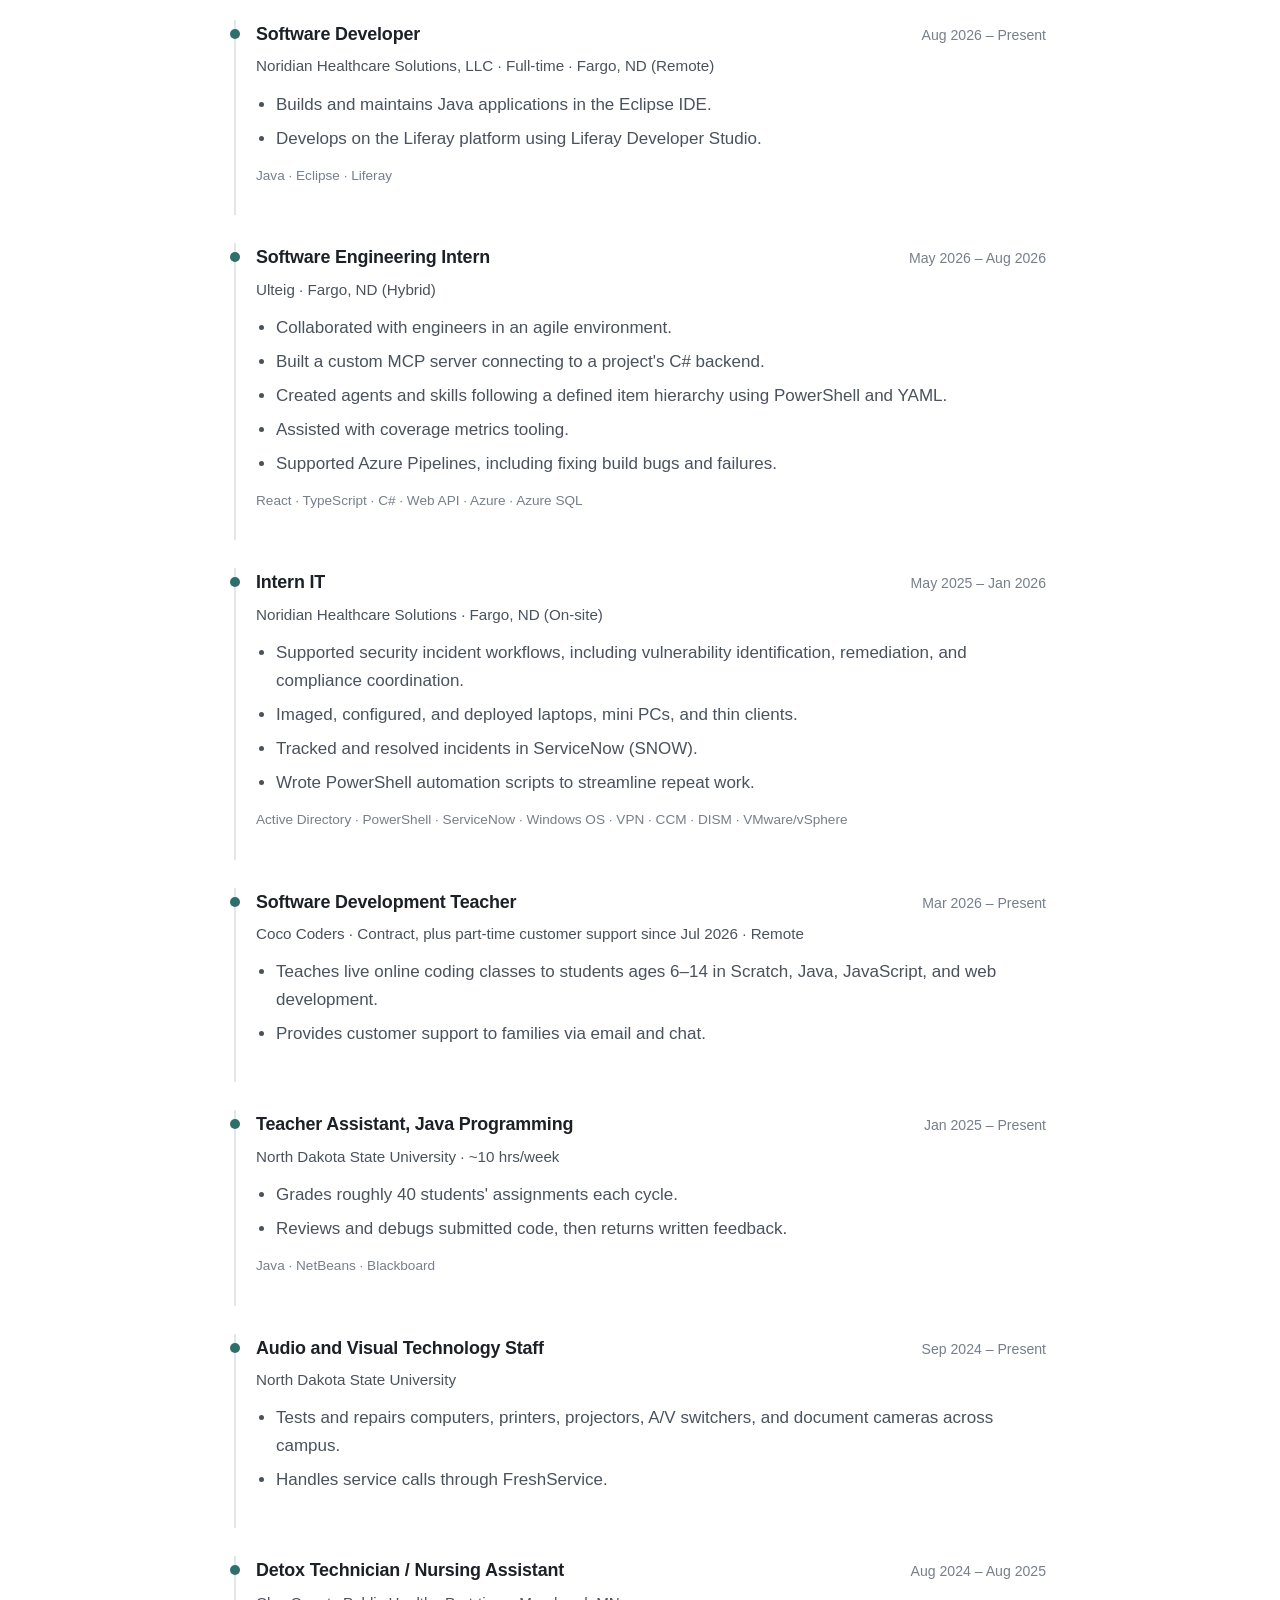
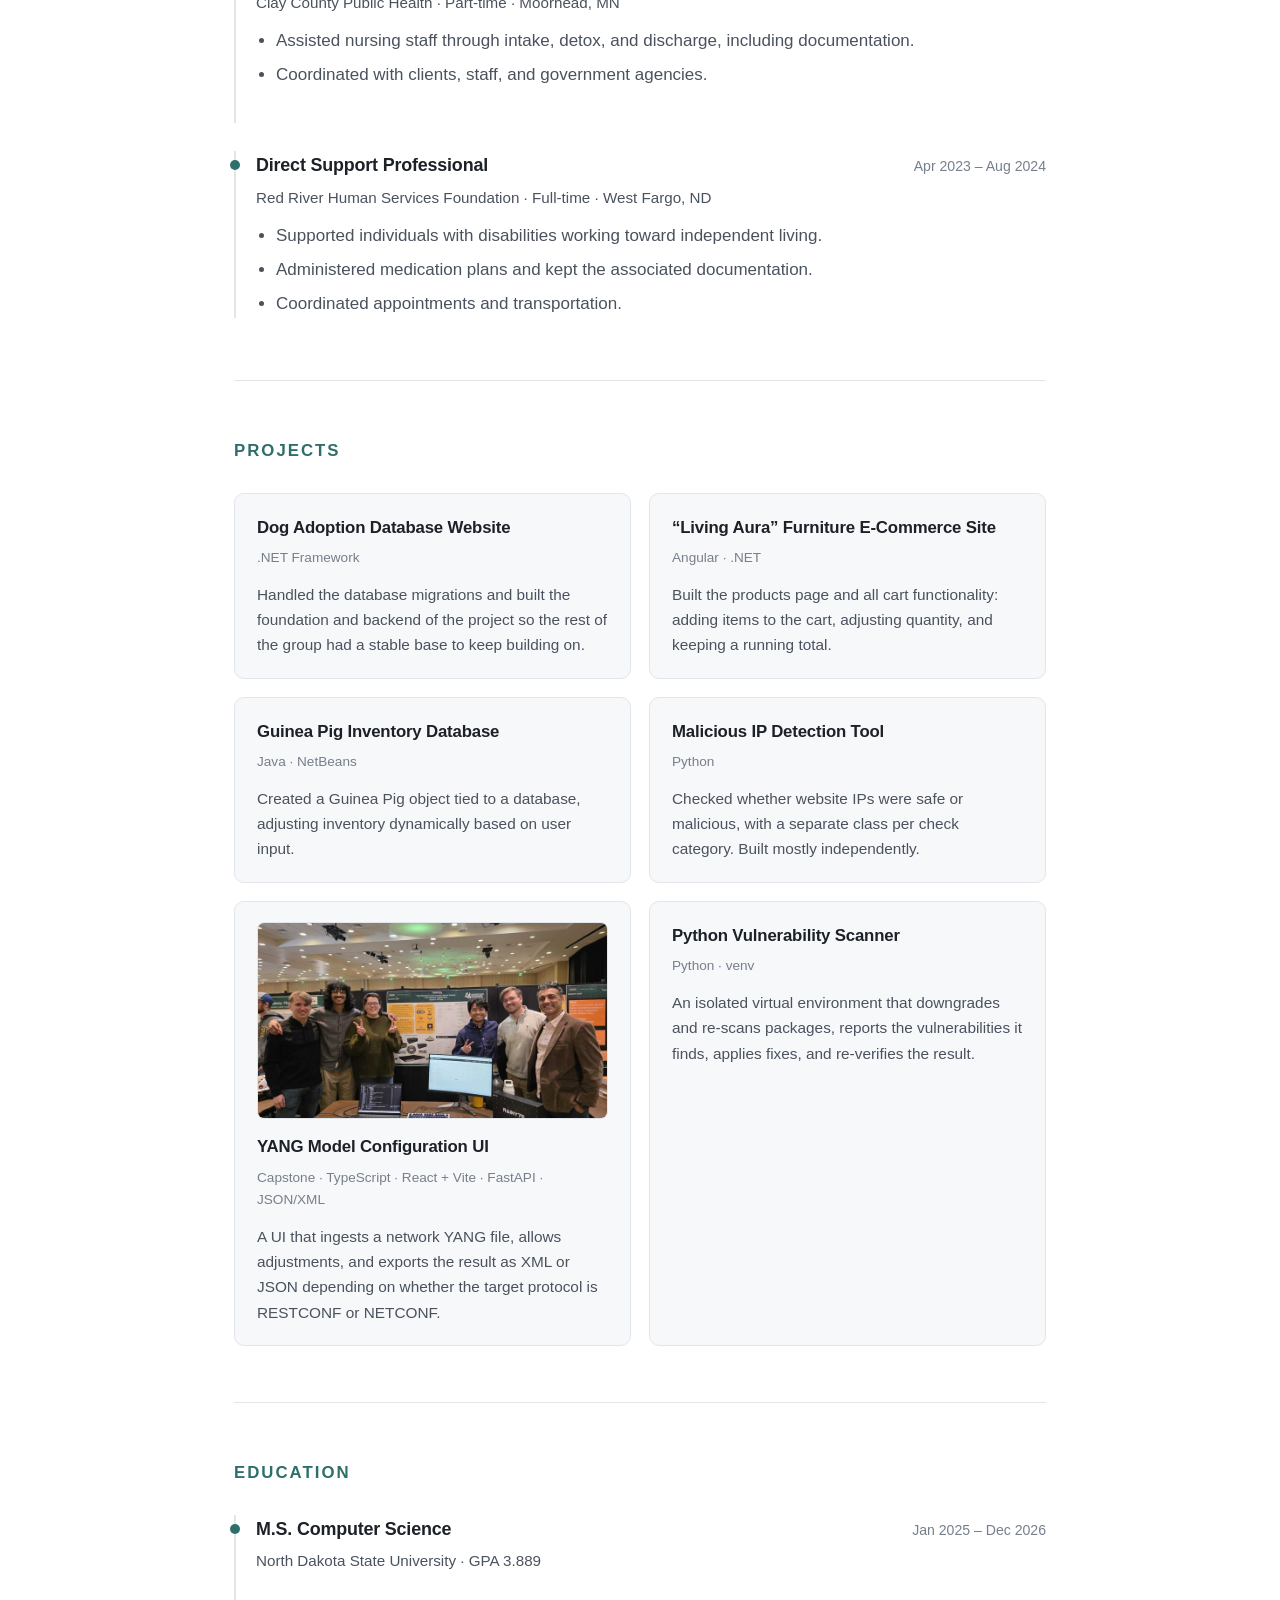
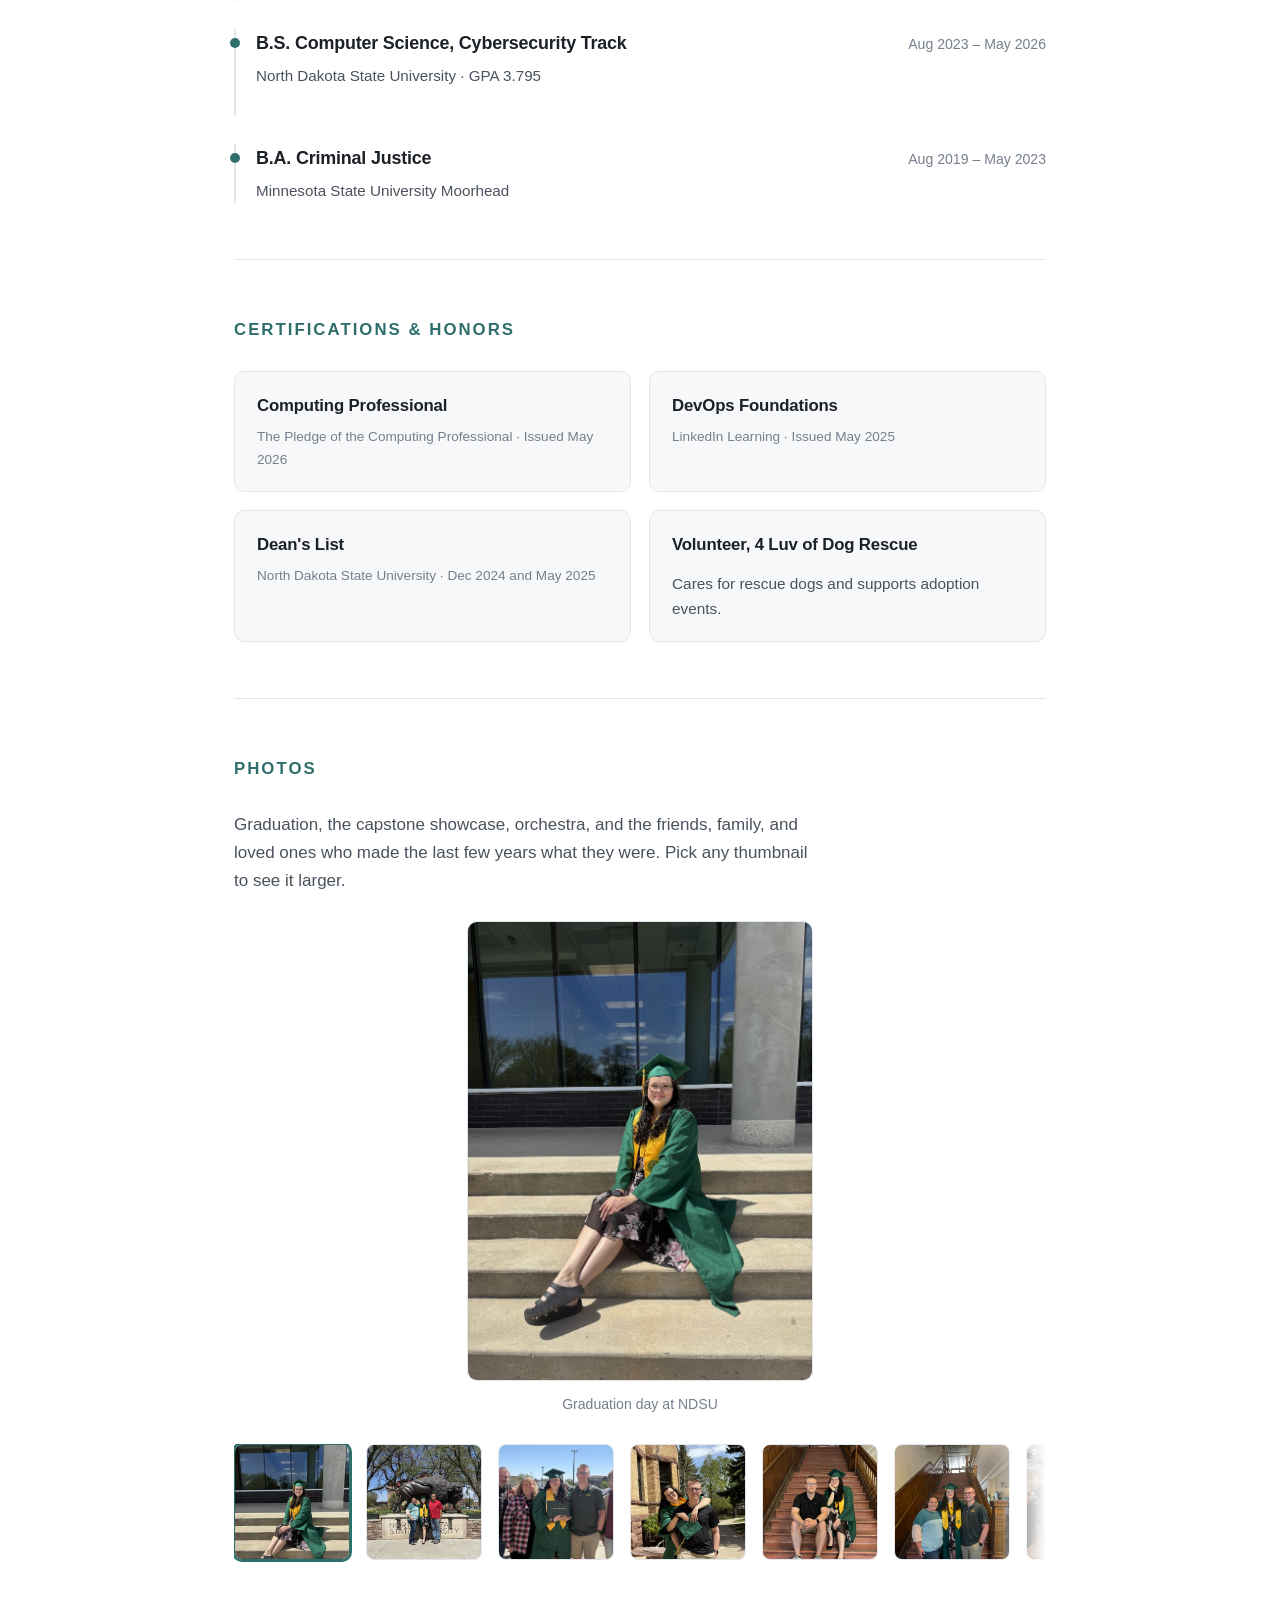
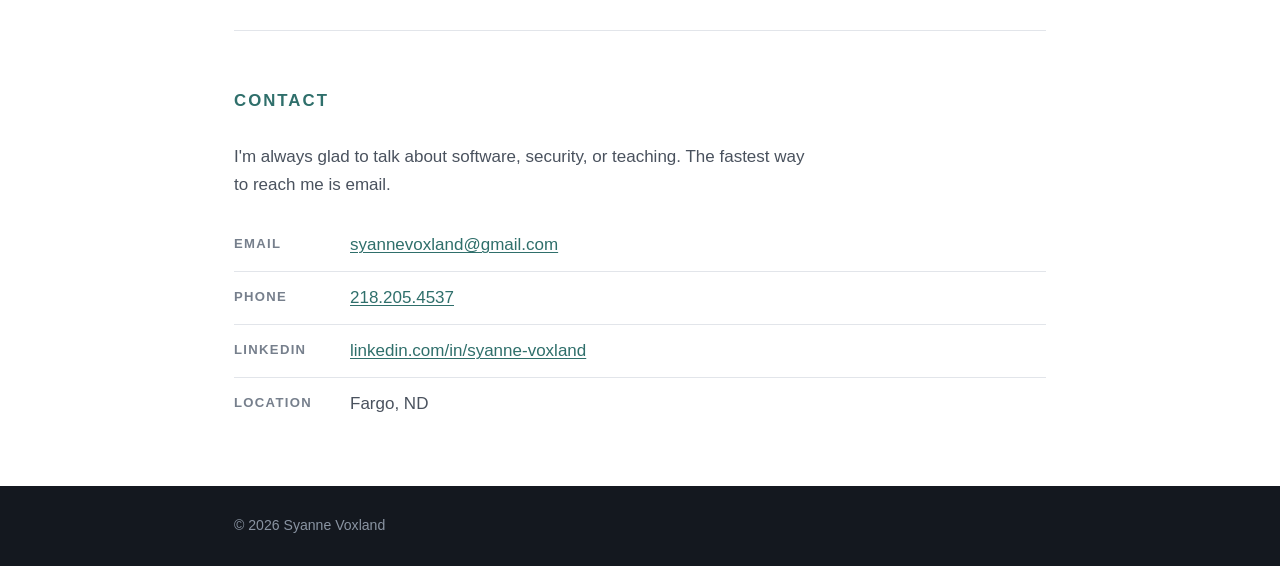
==== commit 33790380: "Flesh out the Noridian role and tidy the header Add Java, Eclipse, and Liferay detail to the current" ====
--- a/index.html
+++ b/index.html
@@ -34,7 +34,6 @@
         <a class="btn" href="https://www.linkedin.com/in/syanne-voxland-752334221/" target="_blank" rel="noopener">LinkedIn</a>
         <a class="btn" href="https://github.com/skyprimini" target="_blank" rel="noopener">GitHub</a>
       </div>
-      <p class="header-phone"><a href="tel:+12182054537">218.205.4537</a></p>
     </div>
     <figure class="hero-photo">
       <img src="images/portrait.jpg" width="900" height="1200"
@@ -103,6 +102,7 @@
           <li>.NET Framework</li>
           <li>Web API</li>
           <li>FastAPI</li>
+          <li>Liferay</li>
           <li>Vite</li>
         </ul>
       </div>
@@ -146,6 +146,11 @@
         <p class="dates">Aug 2026 &ndash; Present</p>
       </div>
       <p class="meta">Noridian Healthcare Solutions, LLC &middot; Full-time &middot; Fargo, ND (Remote)</p>
+      <ul>
+        <li>Builds and maintains Java applications in the Eclipse IDE.</li>
+        <li>Develops on the Liferay platform using Liferay Developer Studio.</li>
+      </ul>
+      <p class="tags">Java &middot; Eclipse &middot; Liferay</p>
     </article>
 
     <article class="entry">
--- a/style.css
+++ b/style.css
@@ -145,20 +145,6 @@
   color: #10201e;
 }
 
-.header-phone {
-  margin: 16px 0 0;
-  font-size: 0.92rem;
-  color: #9aa5b2;
-}
-
-.header-phone a {
-  color: #9aa5b2;
-  text-decoration: none;
-  border-bottom: 1px solid rgba(154, 165, 178, 0.4);
-}
-
-.header-phone a:hover { color: var(--accent-lit); border-bottom-color: var(--accent-lit); }
-
 /* ---------- sticky nav ---------- */
 
 .site-nav {
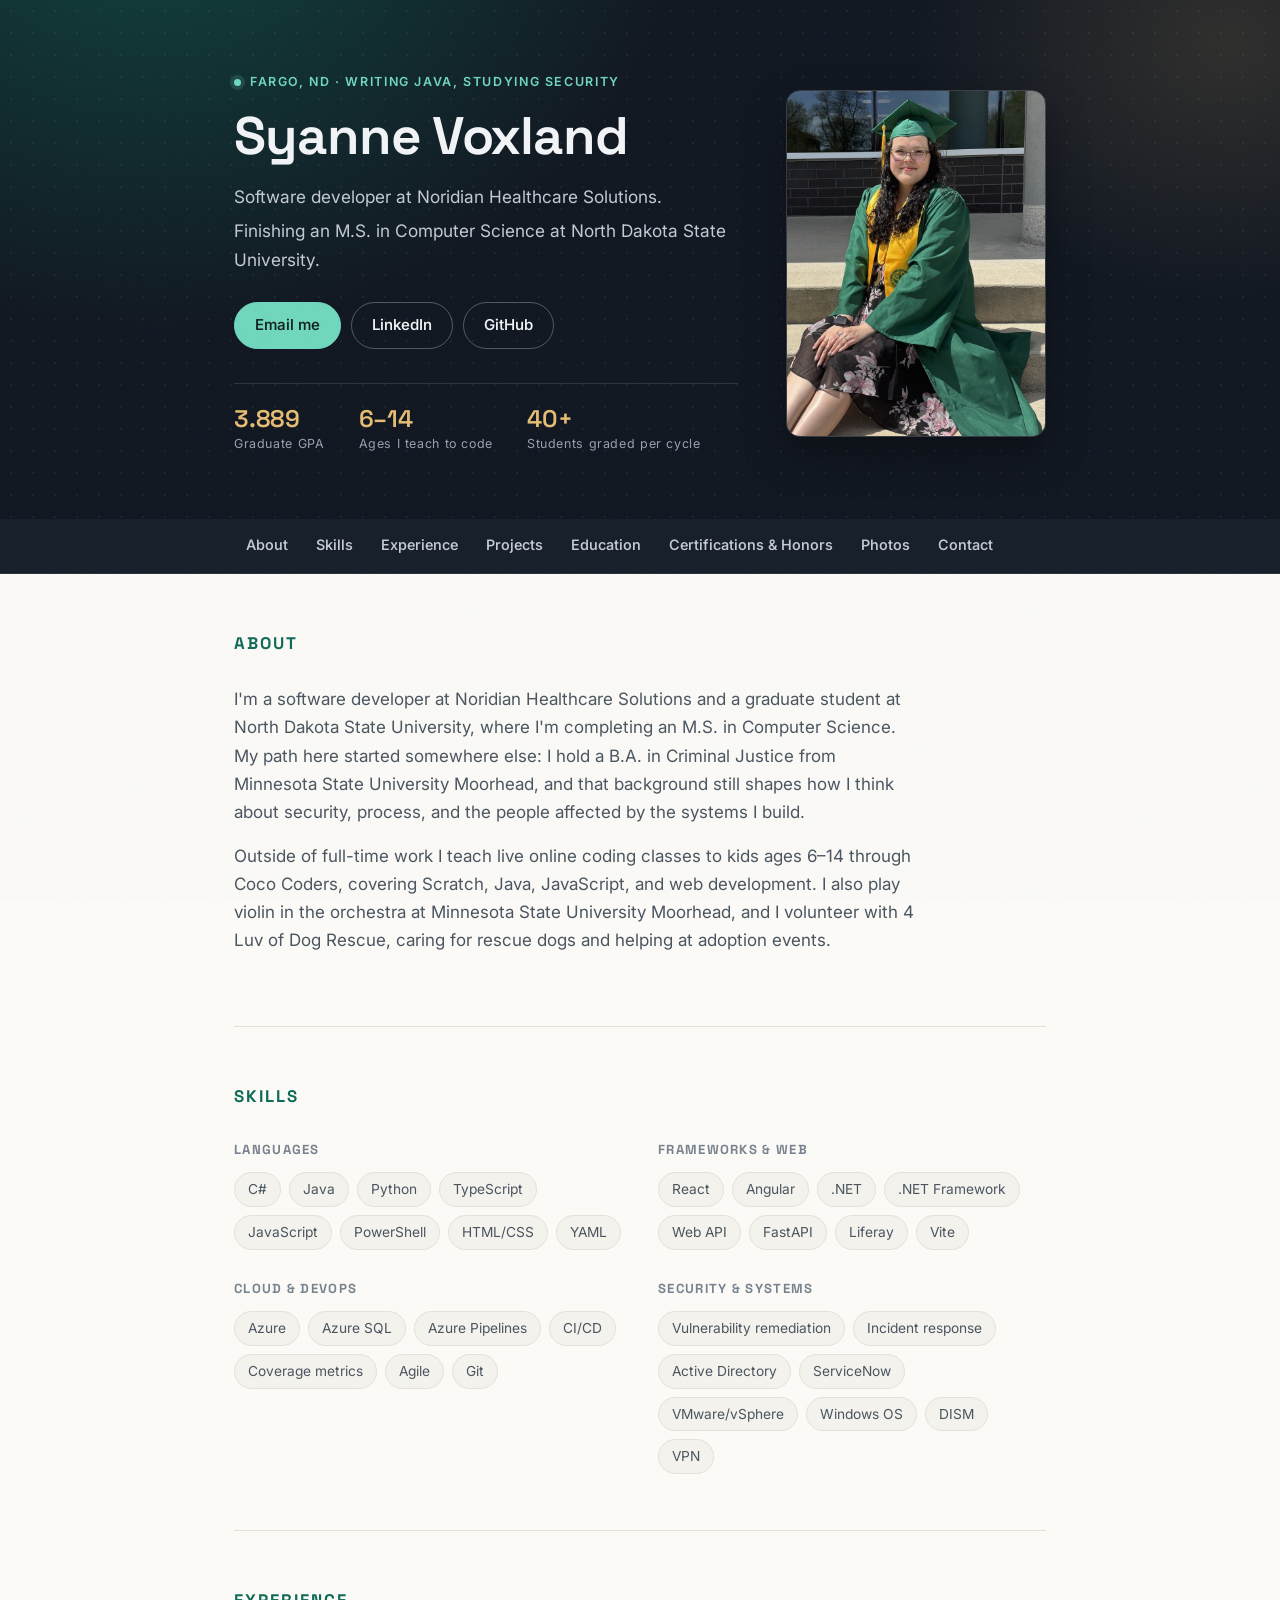
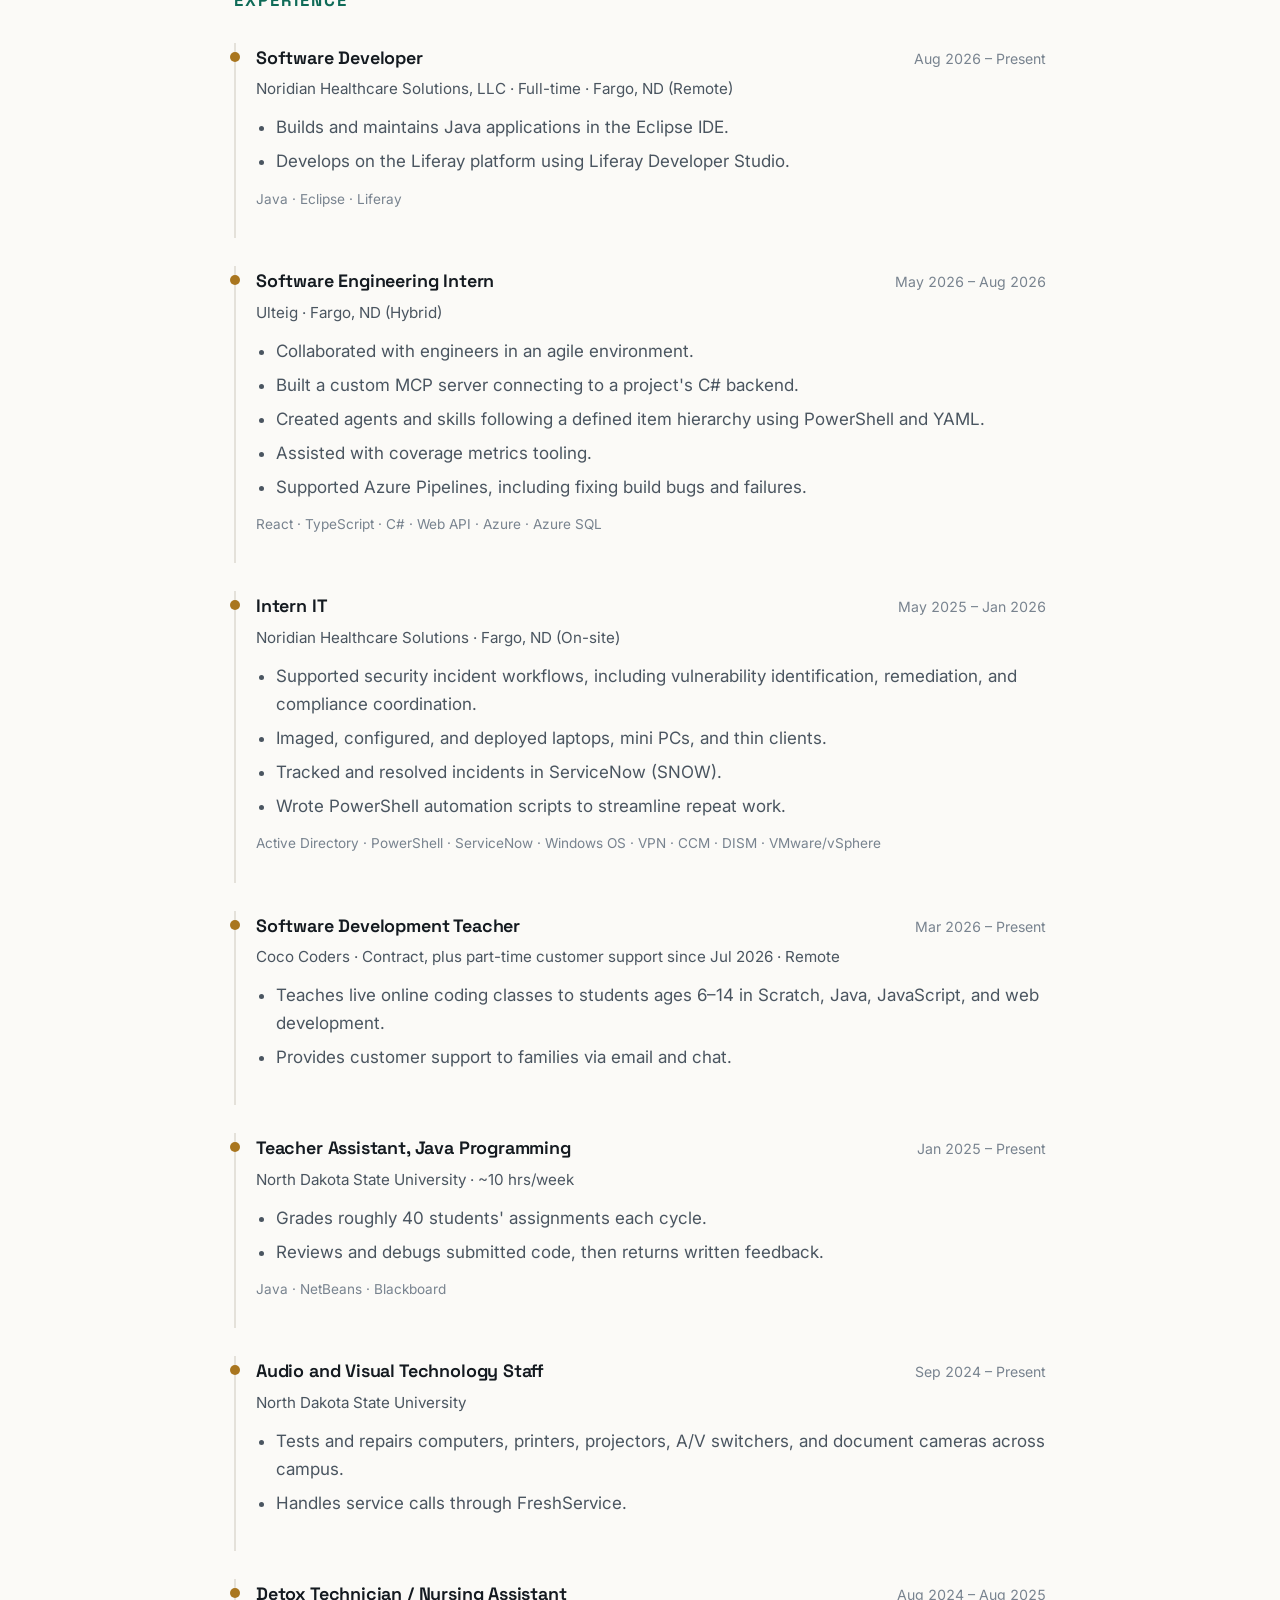
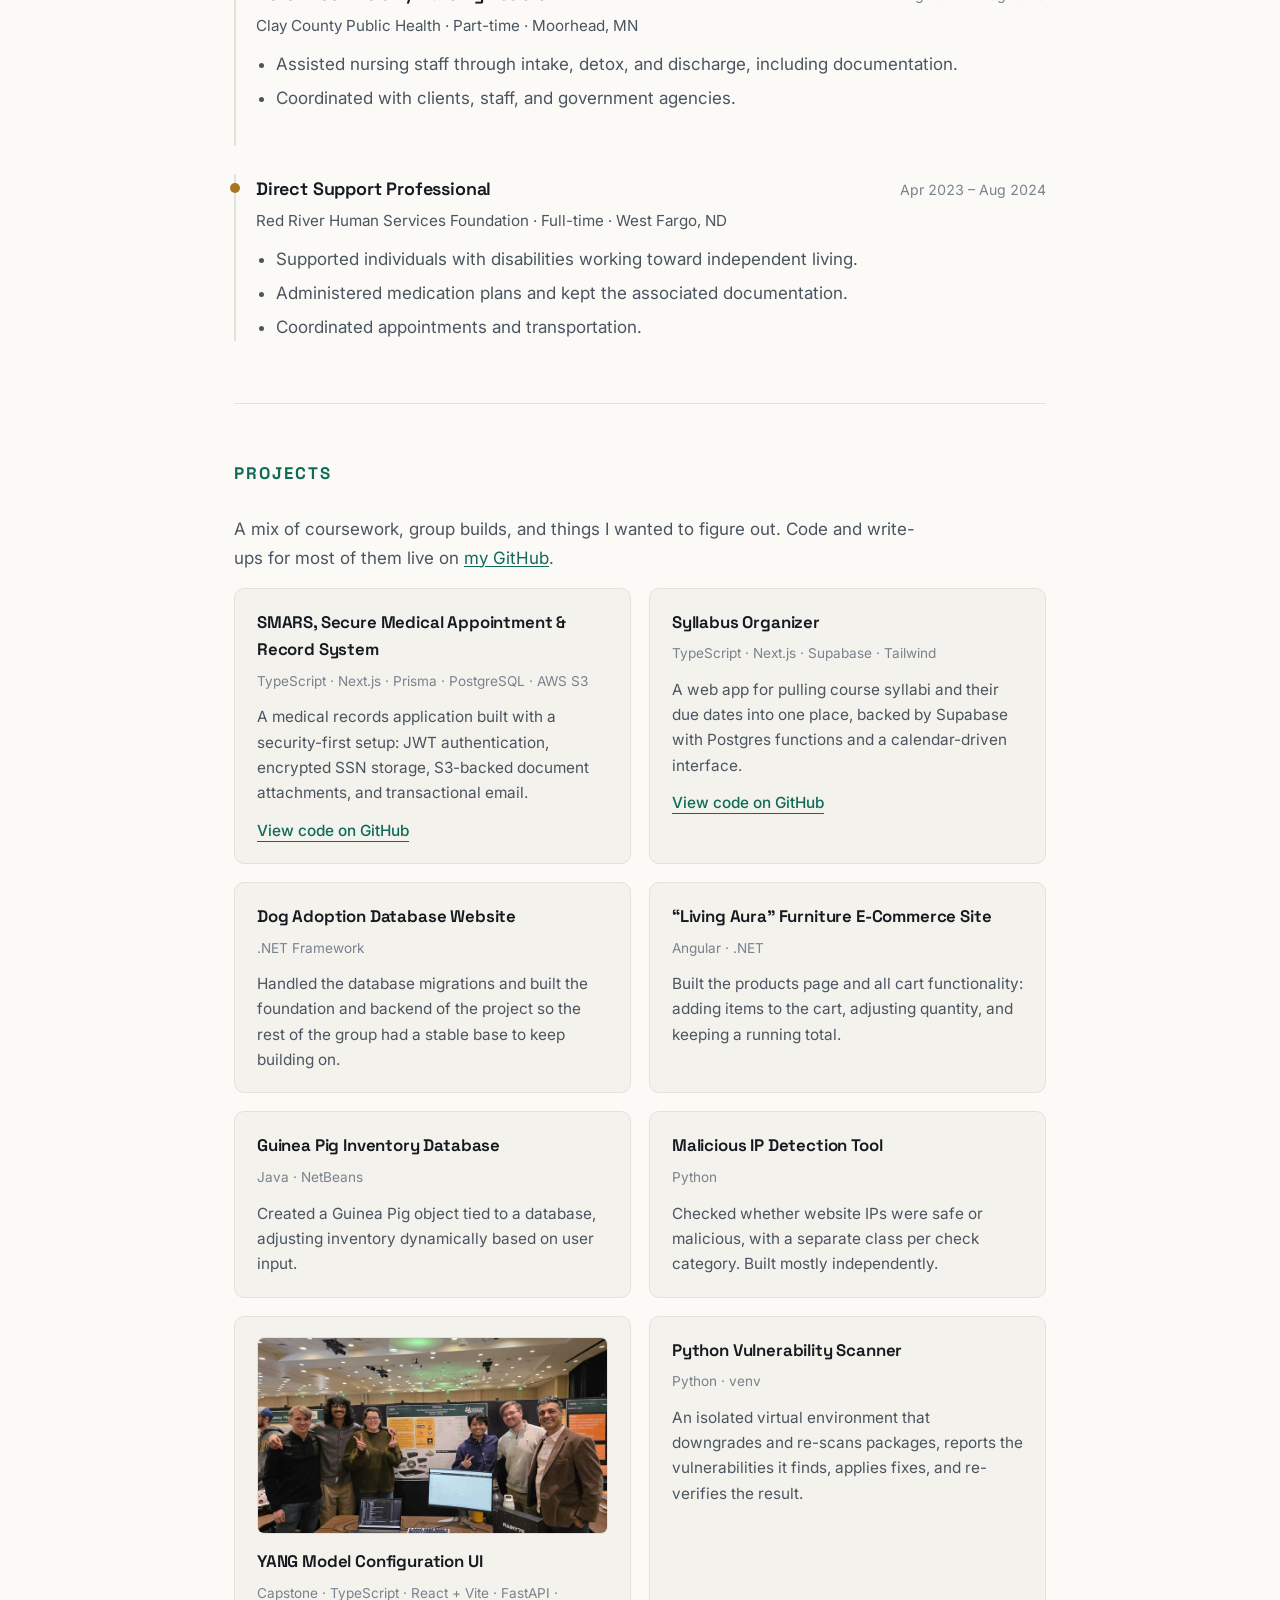
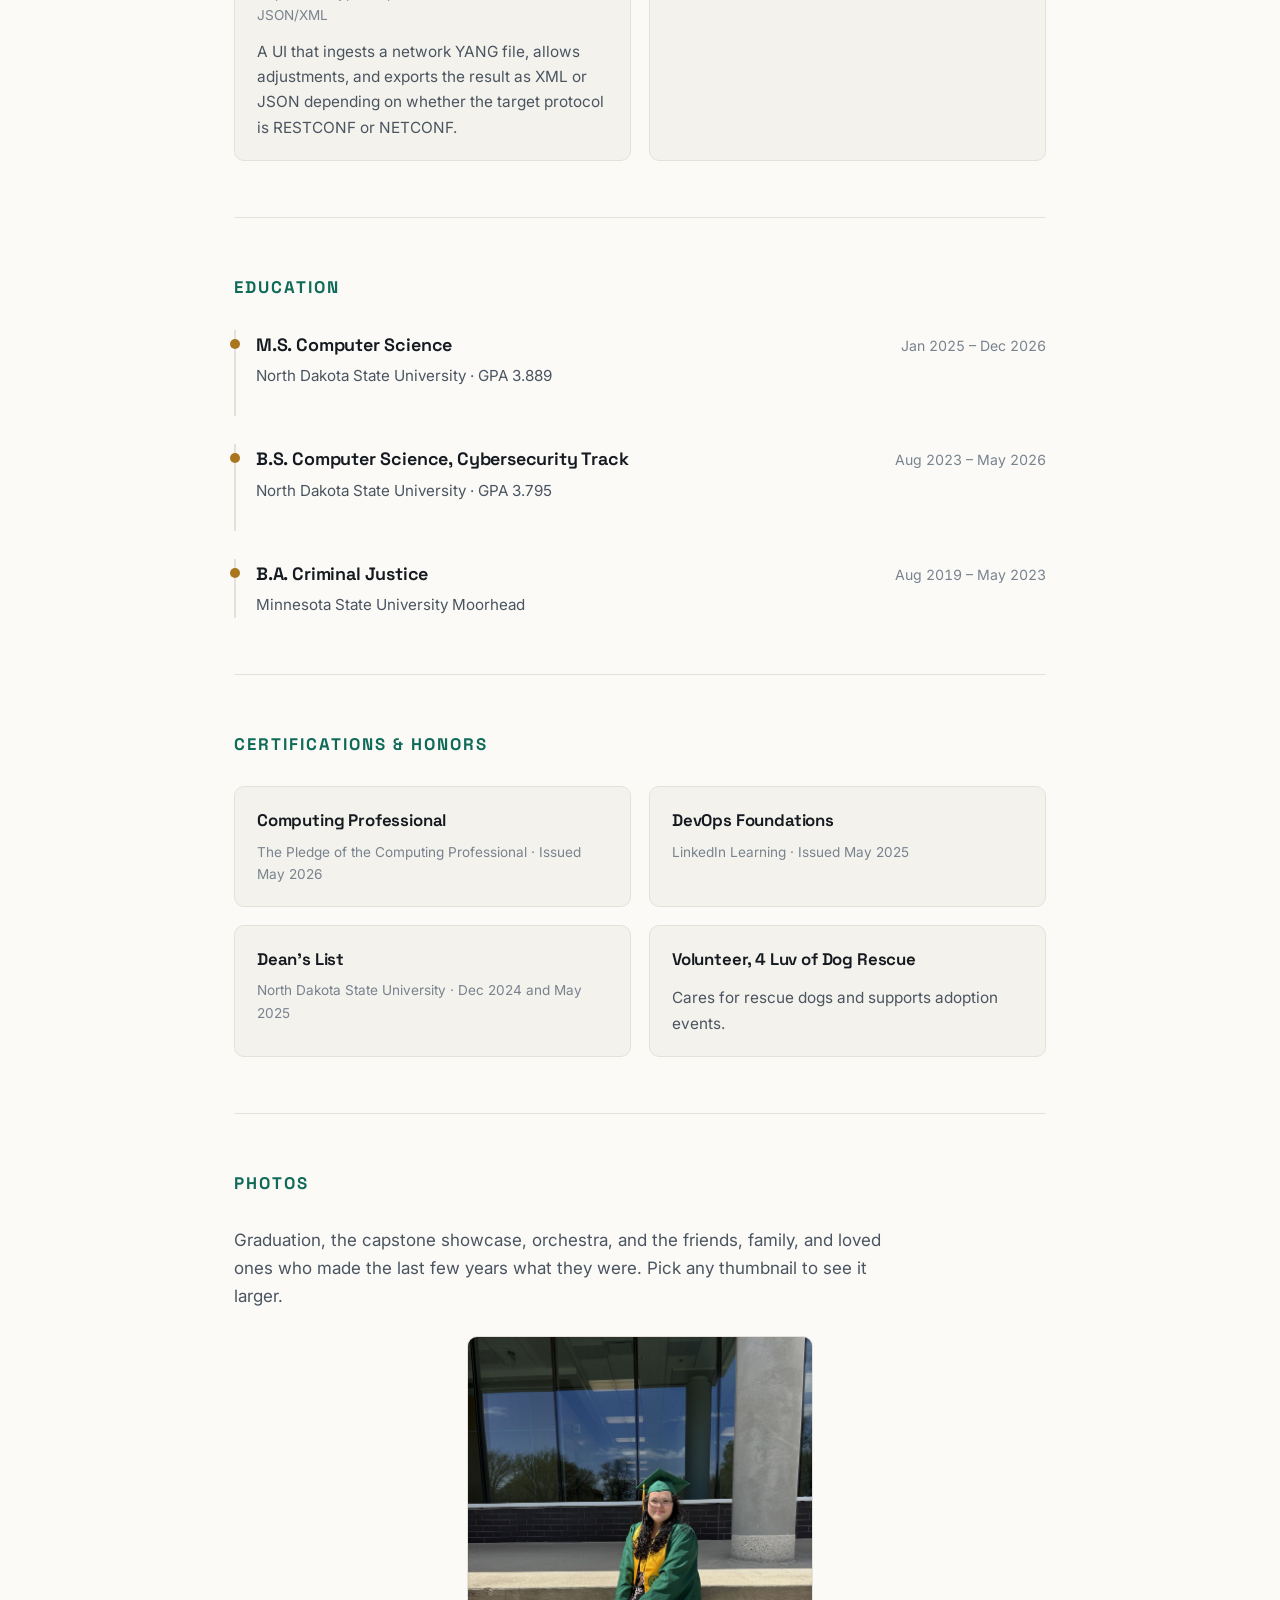
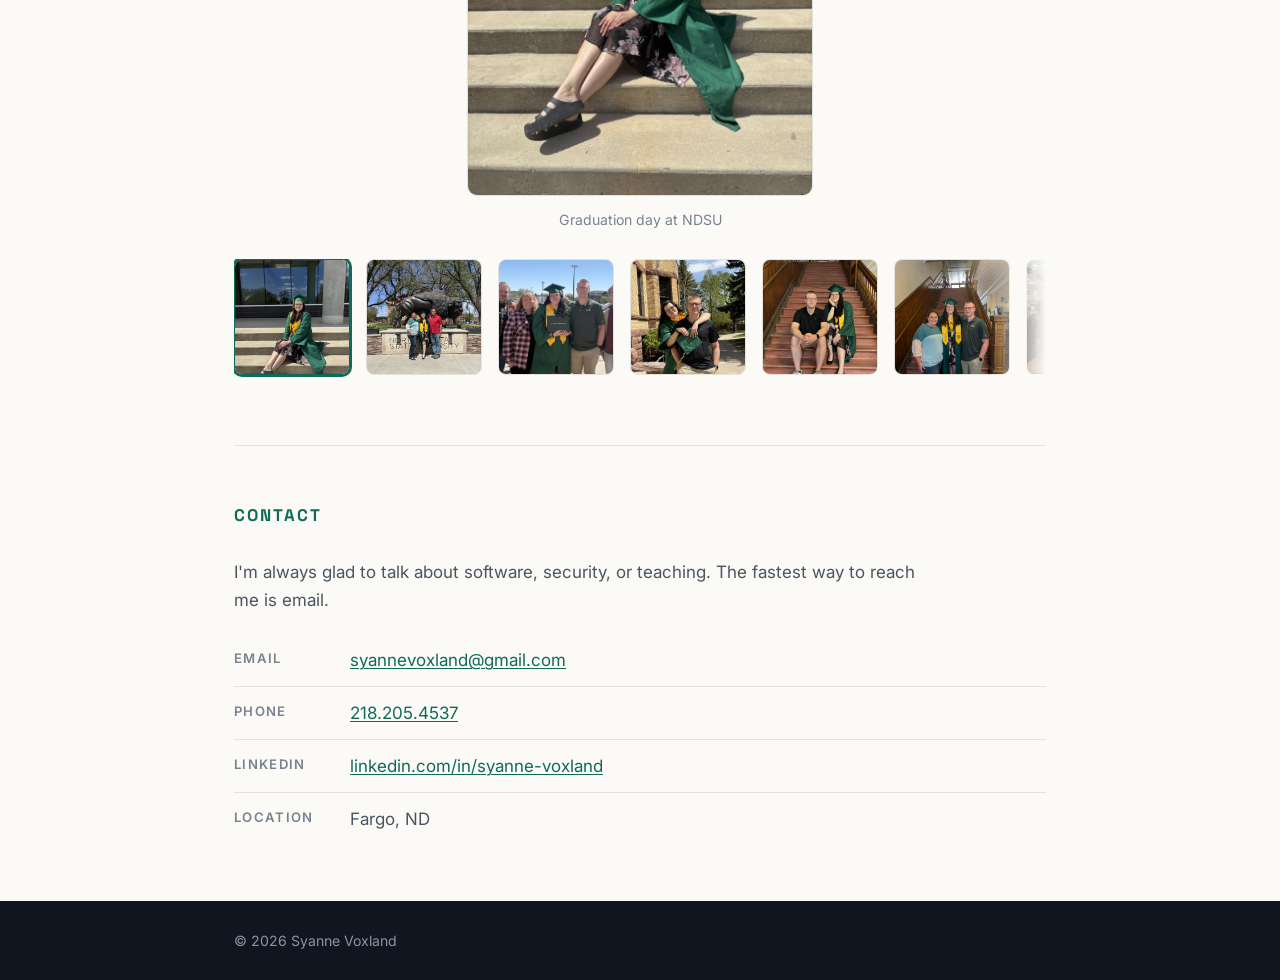
==== commit 3c5b681d: "Refresh the visual design and add SMARS and Syllabus Organizer New palette built on a warm off-white" ====
--- a/index.html
+++ b/index.html
@@ -18,14 +18,52 @@
 <meta name="theme-color" content="#14181f">
 
 <link rel="icon" href="data:image/svg+xml,<svg xmlns='http://www.w3.org/2000/svg' viewBox='0 0 100 100'><rect width='100' height='100' rx='20' fill='%2314181f'/><text x='50' y='72' font-size='58' font-family='Segoe UI,Helvetica,Arial,sans-serif' font-weight='600' fill='%237fd0c4' text-anchor='middle'>SV</text></svg>">
+<script>document.documentElement.classList.add('js');</script>
+<link rel="preconnect" href="https://fonts.googleapis.com">
+<link rel="preconnect" href="https://fonts.gstatic.com" crossorigin>
+<link href="https://fonts.googleapis.com/css2?family=Space+Grotesk:wght@500;600;700&family=Inter:wght@400;450;500;600&display=swap" rel="stylesheet">
 <link rel="stylesheet" href="style.css">
+
+<script type="application/ld+json">
+{
+  "@context": "https://schema.org",
+  "@type": "Person",
+  "name": "Syanne Voxland",
+  "url": "https://skyprimini.github.io/",
+  "image": "https://skyprimini.github.io/images/portrait.jpg",
+  "jobTitle": "Software Developer",
+  "email": "mailto:syannevoxland@gmail.com",
+  "telephone": "+1-218-205-4537",
+  "address": {
+    "@type": "PostalAddress",
+    "addressLocality": "Fargo",
+    "addressRegion": "ND",
+    "addressCountry": "US"
+  },
+  "worksFor": {
+    "@type": "Organization",
+    "name": "Noridian Healthcare Solutions, LLC"
+  },
+  "alumniOf": [
+    { "@type": "CollegeOrUniversity", "name": "North Dakota State University" },
+    { "@type": "CollegeOrUniversity", "name": "Minnesota State University Moorhead" }
+  ],
+  "knowsAbout": ["Java", "C#", "Python", "TypeScript", "Cybersecurity", "Azure", "Liferay"],
+  "sameAs": [
+    "https://www.linkedin.com/in/syanne-voxland-752334221/",
+    "https://github.com/skyprimini"
+  ]
+}
+</script>
 </head>
 <body>
+
+<a class="skip-link" href="#about">Skip to content</a>
 
 <header class="site-header">
   <div class="wrap header-inner">
     <div class="hero-text">
-      <p class="eyebrow">Fargo, ND</p>
+      <p class="eyebrow"><span class="status-dot" aria-hidden="true"></span>Fargo, ND &middot; Writing Java, studying security</p>
       <h1>Syanne Voxland</h1>
       <p class="tagline">Software developer at Noridian Healthcare Solutions.</p>
       <p class="tagline">Finishing an M.S. in Computer Science at North Dakota State University.</p>
@@ -34,6 +72,11 @@
         <a class="btn" href="https://www.linkedin.com/in/syanne-voxland-752334221/" target="_blank" rel="noopener">LinkedIn</a>
         <a class="btn" href="https://github.com/skyprimini" target="_blank" rel="noopener">GitHub</a>
       </div>
+      <ul class="hero-stats">
+        <li><strong>3.889</strong><span>Graduate GPA</span></li>
+        <li><strong>6&ndash;14</strong><span>Ages I teach to code</span></li>
+        <li><strong>40+</strong><span>Students graded per cycle</span></li>
+      </ul>
     </div>
     <figure class="hero-photo">
       <img src="images/portrait.jpg" width="900" height="1200"
@@ -57,7 +100,7 @@
 
 <main class="wrap">
 
-  <section id="about">
+  <section class="reveal" id="about">
     <h2>About</h2>
     <p>
       I'm a software developer at Noridian Healthcare Solutions and a graduate student at
@@ -75,7 +118,7 @@
 
   </section>
 
-  <section id="skills">
+  <section class="reveal" id="skills">
     <h2>Skills</h2>
     <div class="skill-groups">
 
@@ -137,10 +180,10 @@
     </div>
   </section>
 
-  <section id="experience">
+  <section class="reveal" id="experience">
     <h2>Experience</h2>
 
-    <article class="entry">
+    <article class="entry reveal">
       <div class="entry-head">
         <h3>Software Developer</h3>
         <p class="dates">Aug 2026 &ndash; Present</p>
@@ -153,7 +196,7 @@
       <p class="tags">Java &middot; Eclipse &middot; Liferay</p>
     </article>
 
-    <article class="entry">
+    <article class="entry reveal">
       <div class="entry-head">
         <h3>Software Engineering Intern</h3>
         <p class="dates">May 2026 &ndash; Aug 2026</p>
@@ -169,7 +212,7 @@
       <p class="tags">React &middot; TypeScript &middot; C# &middot; Web API &middot; Azure &middot; Azure SQL</p>
     </article>
 
-    <article class="entry">
+    <article class="entry reveal">
       <div class="entry-head">
         <h3>Intern IT</h3>
         <p class="dates">May 2025 &ndash; Jan 2026</p>
@@ -185,7 +228,7 @@
       <p class="tags">Active Directory &middot; PowerShell &middot; ServiceNow &middot; Windows OS &middot; VPN &middot; CCM &middot; DISM &middot; VMware/vSphere</p>
     </article>
 
-    <article class="entry">
+    <article class="entry reveal">
       <div class="entry-head">
         <h3>Software Development Teacher</h3>
         <p class="dates">Mar 2026 &ndash; Present</p>
@@ -198,7 +241,7 @@
       </ul>
     </article>
 
-    <article class="entry">
+    <article class="entry reveal">
       <div class="entry-head">
         <h3>Teacher Assistant, Java Programming</h3>
         <p class="dates">Jan 2025 &ndash; Present</p>
@@ -211,7 +254,7 @@
       <p class="tags">Java &middot; NetBeans &middot; Blackboard</p>
     </article>
 
-    <article class="entry">
+    <article class="entry reveal">
       <div class="entry-head">
         <h3>Audio and Visual Technology Staff</h3>
         <p class="dates">Sep 2024 &ndash; Present</p>
@@ -224,7 +267,7 @@
       </ul>
     </article>
 
-    <article class="entry">
+    <article class="entry reveal">
       <div class="entry-head">
         <h3>Detox Technician / Nursing Assistant</h3>
         <p class="dates">Aug 2024 &ndash; Aug 2025</p>
@@ -236,7 +279,7 @@
       </ul>
     </article>
 
-    <article class="entry">
+    <article class="entry reveal">
       <div class="entry-head">
         <h3>Direct Support Professional</h3>
         <p class="dates">Apr 2023 &ndash; Aug 2024</p>
@@ -250,11 +293,38 @@
     </article>
   </section>
 
-  <section id="projects">
+  <section class="reveal" id="projects">
     <h2>Projects</h2>
+    <p>A mix of coursework, group builds, and things I wanted to figure out. Code and
+       write-ups for most of them live on
+       <a href="https://github.com/skyprimini" target="_blank" rel="noopener">my GitHub</a>.</p>
     <div class="cards">
 
-      <article class="card">
+      <article class="card reveal">
+        <h3>SMARS, Secure Medical Appointment &amp; Record System</h3>
+        <p class="tags">TypeScript &middot; Next.js &middot; Prisma &middot; PostgreSQL &middot; AWS S3</p>
+        <p>
+          A medical records application built with a security-first setup: JWT authentication,
+          encrypted SSN storage, S3-backed document attachments, and transactional email.
+        </p>
+        <p class="card-link">
+          <a href="https://github.com/Landon345/csci411-smars" target="_blank" rel="noopener">View code on GitHub</a>
+        </p>
+      </article>
+
+      <article class="card reveal">
+        <h3>Syllabus Organizer</h3>
+        <p class="tags">TypeScript &middot; Next.js &middot; Supabase &middot; Tailwind</p>
+        <p>
+          A web app for pulling course syllabi and their due dates into one place, backed by
+          Supabase with Postgres functions and a calendar-driven interface.
+        </p>
+        <p class="card-link">
+          <a href="https://github.com/skyprimini/SyllabusOrganizer" target="_blank" rel="noopener">View code on GitHub</a>
+        </p>
+      </article>
+
+      <article class="card reveal">
         <h3>Dog Adoption Database Website</h3>
         <p class="tags">.NET Framework</p>
         <p>
@@ -263,7 +333,7 @@
         </p>
       </article>
 
-      <article class="card">
+      <article class="card reveal">
         <h3>&ldquo;Living Aura&rdquo; Furniture E-Commerce Site</h3>
         <p class="tags">Angular &middot; .NET</p>
         <p>
@@ -272,7 +342,7 @@
         </p>
       </article>
 
-      <article class="card">
+      <article class="card reveal">
         <h3>Guinea Pig Inventory Database</h3>
         <p class="tags">Java &middot; NetBeans</p>
         <p>
@@ -281,7 +351,7 @@
         </p>
       </article>
 
-      <article class="card">
+      <article class="card reveal">
         <h3>Malicious IP Detection Tool</h3>
         <p class="tags">Python</p>
         <p>
@@ -290,7 +360,7 @@
         </p>
       </article>
 
-      <article class="card">
+      <article class="card reveal">
         <img class="card-image" src="images/reel-02-capstone.jpg" width="800" height="600" loading="lazy" alt="Syanne and her capstone team presenting the YANGify poster at NDSU">
         <h3>YANG Model Configuration UI</h3>
         <p class="tags">Capstone &middot; TypeScript &middot; React + Vite &middot; FastAPI &middot; JSON/XML</p>
@@ -300,7 +370,7 @@
         </p>
       </article>
 
-      <article class="card">
+      <article class="card reveal">
         <h3>Python Vulnerability Scanner</h3>
         <p class="tags">Python &middot; venv</p>
         <p>
@@ -312,10 +382,10 @@
     </div>
   </section>
 
-  <section id="education">
+  <section class="reveal" id="education">
     <h2>Education</h2>
 
-    <article class="entry">
+    <article class="entry reveal">
       <div class="entry-head">
         <h3>M.S. Computer Science</h3>
         <p class="dates">Jan 2025 &ndash; Dec 2026</p>
@@ -323,7 +393,7 @@
       <p class="meta">North Dakota State University &middot; GPA 3.889</p>
     </article>
 
-    <article class="entry">
+    <article class="entry reveal">
       <div class="entry-head">
         <h3>B.S. Computer Science, Cybersecurity Track</h3>
         <p class="dates">Aug 2023 &ndash; May 2026</p>
@@ -331,7 +401,7 @@
       <p class="meta">North Dakota State University &middot; GPA 3.795</p>
     </article>
 
-    <article class="entry">
+    <article class="entry reveal">
       <div class="entry-head">
         <h3>B.A. Criminal Justice</h3>
         <p class="dates">Aug 2019 &ndash; May 2023</p>
@@ -340,26 +410,26 @@
     </article>
   </section>
 
-  <section id="certifications">
+  <section class="reveal" id="certifications">
     <h2>Certifications &amp; Honors</h2>
     <div class="cards">
 
-      <article class="card">
+      <article class="card reveal">
         <h3>Computing Professional</h3>
         <p class="tags">The Pledge of the Computing Professional &middot; Issued May 2026</p>
       </article>
 
-      <article class="card">
+      <article class="card reveal">
         <h3>DevOps Foundations</h3>
         <p class="tags">LinkedIn Learning &middot; Issued May 2025</p>
       </article>
 
-      <article class="card">
+      <article class="card reveal">
         <h3>Dean's List</h3>
         <p class="tags">North Dakota State University &middot; Dec 2024 and May 2025</p>
       </article>
 
-      <article class="card">
+      <article class="card reveal">
         <h3>Volunteer, 4 Luv of Dog Rescue</h3>
         <p>Cares for rescue dogs and supports adoption events.</p>
       </article>
@@ -367,7 +437,7 @@
     </div>
   </section>
 
-  <section id="photos">
+  <section class="reveal" id="photos">
     <h2>Photos</h2>
     <p>Graduation, the capstone showcase, orchestra, and the friends, family, and loved ones
        who made the last few years what they were. Pick any thumbnail to see it larger.</p>
@@ -442,7 +512,7 @@
     </div>
   </section>
 
-  <section id="contact">
+  <section class="reveal" id="contact">
     <h2>Contact</h2>
     <p>
       I'm always glad to talk about software, security, or teaching. The fastest way to reach
@@ -465,6 +535,28 @@
 </footer>
 
 <script>
+// Fades things in as they scroll into view. Anyone who has asked their
+// system to reduce motion just gets everything visible right away.
+(function () {
+  var reduced = window.matchMedia('(prefers-reduced-motion: reduce)').matches;
+  var targets = document.querySelectorAll('.reveal');
+
+  if (reduced || !('IntersectionObserver' in window)) {
+    targets.forEach(function (el) { el.classList.add('is-visible'); });
+    return;
+  }
+
+  var observer = new IntersectionObserver(function (entries) {
+    entries.forEach(function (entry) {
+      if (!entry.isIntersecting) return;
+      entry.target.classList.add('is-visible');
+      observer.unobserve(entry.target);
+    });
+  }, { rootMargin: '0px 0px -8% 0px', threshold: 0.05 });
+
+  targets.forEach(function (el) { observer.observe(el); });
+})();
+
 // Highlights the nav link for whatever section you're currently reading.
 // If JS is off the nav still works, it just doesn't highlight.
 (function () {
--- a/style.css
+++ b/style.css
@@ -1,17 +1,25 @@
 /* Syanne Voxland, portfolio styles */
 
 :root {
-  --ink:        #1c2027;
-  --ink-soft:   #4a525e;
-  --ink-faint:  #767f8c;
-  --rule:       #e2e5ea;
-  --page:       #ffffff;
-  --panel:      #f7f8fa;
-  --dark:       #14181f;
-  --dark-soft:  #1d222b;
-  --accent:     #2f6f6b;
-  --accent-lit: #7fd0c4;
+  --ink:        #141a20;
+  --ink-soft:   #4a5560;
+  --ink-faint:  #78838f;
+  --rule:       #e4e1da;
+  --page:       #fbfaf7;
+  --panel:      #f4f2ec;
+  --dark:       #101620;
+  --dark-soft:  #18202c;
+  --accent:     #0f6b58;
+  --accent-lit: #6fd8bd;
+  --gold:       #a9761f;
+  --gold-lit:   #e6bd72;
   --wrap:       860px;
+
+  --font-head: "Space Grotesk", "Segoe UI", Helvetica, Arial, sans-serif;
+  --font-body: "Inter", "Segoe UI", -apple-system, BlinkMacSystemFont, Helvetica, Arial, sans-serif;
+
+  /* Fine grain so large flat areas aren't dead-flat. */
+  --grain: url("data:image/svg+xml,%3Csvg xmlns='http://www.w3.org/2000/svg' width='140' height='140'%3E%3Cfilter id='n'%3E%3CfeTurbulence type='fractalNoise' baseFrequency='0.85' numOctaves='3' stitchTiles='stitch'/%3E%3C/filter%3E%3Crect width='140' height='140' filter='url(%23n)'/%3E%3C/svg%3E");
 }
 
 *,
@@ -24,10 +32,38 @@
   margin: 0;
   background: var(--page);
   color: var(--ink);
-  font-family: "Segoe UI", -apple-system, BlinkMacSystemFont, Roboto, Helvetica, Arial, sans-serif;
+  font-family: var(--font-body);
   font-size: 17px;
   line-height: 1.65;
   -webkit-font-smoothing: antialiased;
+}
+
+body::after {
+  content: "";
+  position: fixed;
+  inset: 0;
+  z-index: 1;
+  pointer-events: none;
+  background-image: var(--grain);
+  opacity: 0.035;
+}
+
+.skip-link {
+  position: absolute;
+  left: -9999px;
+  top: 0;
+  z-index: 50;
+  padding: 12px 20px;
+  background: var(--accent);
+  color: #fff;
+  font-weight: 600;
+  text-decoration: none;
+  border-radius: 0 0 8px 0;
+}
+
+.skip-link:focus {
+  left: 0;
+  color: #fff;
 }
 
 .wrap {
@@ -51,8 +87,10 @@
   position: relative;
   background: var(--dark);
   background-image:
-    radial-gradient(70ch 60ch at 15% -30%, rgba(47, 111, 107, 0.55), transparent 70%),
-    radial-gradient(50ch 40ch at 95% 10%, rgba(127, 208, 196, 0.16), transparent 65%);
+    radial-gradient(rgba(255, 255, 255, 0.05) 1px, transparent 1px),
+    radial-gradient(70ch 60ch at 12% -25%, rgba(15, 107, 88, 0.55), transparent 70%),
+    radial-gradient(46ch 38ch at 96% 8%, rgba(230, 189, 114, 0.14), transparent 62%);
+  background-size: 22px 22px, auto, auto;
   color: #f2f4f7;
 }
 
@@ -83,17 +121,30 @@
 }
 
 .eyebrow {
-  margin: 0 0 12px;
-  font-size: 0.8rem;
+  display: flex;
+  align-items: center;
+  gap: 9px;
+  margin: 0 0 14px;
+  font-size: 0.78rem;
   font-weight: 600;
-  letter-spacing: 0.14em;
+  letter-spacing: 0.13em;
   text-transform: uppercase;
   color: var(--accent-lit);
 }
 
+.status-dot {
+  flex: none;
+  width: 7px;
+  height: 7px;
+  border-radius: 50%;
+  background: var(--accent-lit);
+  box-shadow: 0 0 0 4px rgba(111, 216, 189, 0.16);
+}
+
 .site-header h1 {
   margin: 0;
-  font-size: clamp(2.1rem, 6vw, 3.1rem);
+  font-family: var(--font-head);
+  font-size: clamp(2.2rem, 6vw, 3.3rem);
   line-height: 1.1;
   letter-spacing: -0.02em;
   font-weight: 650;
@@ -145,6 +196,48 @@
   color: #10201e;
 }
 
+.hero-stats {
+  display: flex;
+  flex-wrap: wrap;
+  gap: 14px 34px;
+  margin: 34px 0 0;
+  padding: 22px 0 0;
+  list-style: none;
+  border-top: 1px solid rgba(255, 255, 255, 0.12);
+}
+
+.hero-stats li {
+  display: flex;
+  flex-direction: column;
+  gap: 2px;
+}
+
+.hero-stats strong {
+  font-family: var(--font-head);
+  font-size: 1.5rem;
+  font-weight: 600;
+  line-height: 1.1;
+  letter-spacing: -0.01em;
+  color: var(--gold-lit);
+}
+
+.hero-stats span {
+  font-size: 0.78rem;
+  letter-spacing: 0.05em;
+  color: #97a2b0;
+}
+
+.notfound {
+  min-height: 100vh;
+  display: flex;
+  flex-direction: column;
+  justify-content: center;
+  padding-top: 80px;
+  padding-bottom: 80px;
+}
+
+.notfound h1 { max-width: 16ch; }
+
 /* ---------- sticky nav ---------- */
 
 .site-nav {
@@ -200,6 +293,7 @@
 
 section h2 {
   margin: 0 0 28px;
+  font-family: var(--font-head);
   font-size: 1.05rem;
   font-weight: 700;
   letter-spacing: 0.12em;
@@ -235,7 +329,7 @@
   width: 10px;
   height: 10px;
   border-radius: 50%;
-  background: var(--accent);
+  background: var(--gold);
 }
 
 .entry-head {
@@ -248,6 +342,7 @@
 
 .entry h3 {
   margin: 0;
+  font-family: var(--font-head);
   font-size: 1.12rem;
   font-weight: 650;
   letter-spacing: -0.01em;
@@ -279,6 +374,31 @@
   margin: 12px 0 0;
   font-size: 0.85rem;
   color: var(--ink-faint);
+}
+
+
+.card-link {
+  margin: 14px 0 0;
+  font-size: 0.88rem;
+  font-weight: 500;
+}
+
+.card-link a {
+  text-decoration: none;
+  border-bottom: 1px solid currentColor;
+  padding-bottom: 1px;
+}
+
+/* Sections and cards ease in as you reach them. */
+.js .reveal {
+  opacity: 0;
+  transform: translateY(14px);
+  transition: opacity 0.55s ease, transform 0.55s ease;
+}
+
+.js .reveal.is-visible {
+  opacity: 1;
+  transform: none;
 }
 
 /* ---------- photo reel ---------- */
@@ -300,6 +420,7 @@
 }
 
 .reel figure {
+  position: relative;
   flex: 0 0 116px;
   margin: 0;
   scroll-snap-align: start;
@@ -400,6 +521,7 @@
 
 .skill-group h3 {
   margin: 0 0 12px;
+  font-family: var(--font-head);
   font-size: 0.82rem;
   font-weight: 700;
   letter-spacing: 0.1em;
@@ -461,6 +583,7 @@
 
 .card h3 {
   margin: 0;
+  font-family: var(--font-head);
   font-size: 1.05rem;
   font-weight: 650;
   letter-spacing: -0.01em;
@@ -545,13 +668,14 @@
 
 @media (prefers-color-scheme: dark) {
   :root {
-    --ink:       #e6e9ee;
-    --ink-soft:  #b3bcc8;
-    --ink-faint: #8b95a3;
-    --rule:      #2b313b;
-    --page:      #12161c;
-    --panel:     #191e26;
-    --accent:    #7fd0c4;
+    --ink:       #e7e6e1;
+    --ink-soft:  #b2b6bd;
+    --ink-faint: #878e98;
+    --rule:      #2a313c;
+    --page:      #10151c;
+    --panel:     #171d26;
+    --accent:    #6fd8bd;
+    --gold:      #e6bd72;
   }
 
   .site-header { border-bottom: 1px solid var(--rule); }
@@ -567,6 +691,56 @@
   }
 
   a:hover { color: var(--accent-lit); }
+}
+
+/* ---------- print ---------- */
+
+@media print {
+  @page { margin: 16mm; }
+
+  body {
+    background: #fff;
+    color: #000;
+    font-size: 10.5pt;
+    line-height: 1.4;
+  }
+
+  body::after,
+  .site-nav,
+  .hero-photo,
+  .cta-row,
+  .skip-link,
+  #photos,
+  .card-image { display: none; }
+
+  .site-header {
+    background: none;
+    color: #000;
+    border-bottom: 1.5pt solid #000;
+  }
+
+  .site-header h1 { font-size: 22pt; }
+  .eyebrow, .tagline, .hero-stats span { color: #333; }
+  .hero-stats strong { color: #000; }
+  .header-inner { display: block; padding: 0 0 10pt; }
+  .wrap { max-width: none; padding: 0; }
+
+  section {
+    padding: 12pt 0;
+    border-bottom: 0.5pt solid #ccc;
+    break-inside: avoid;
+  }
+
+  section h2 { color: #000; margin-bottom: 10pt; }
+  .entry, .card { break-inside: avoid; }
+  .card { border: 0.5pt solid #bbb; background: none; }
+  .cards { display: block; }
+  .card { margin-bottom: 8pt; }
+
+  .js .reveal { opacity: 1; transform: none; }
+
+  a { color: #000; text-decoration: none; }
+  .card-link a::after { content: " (" attr(href) ")"; font-size: 8pt; color: #555; }
 }
 
 /* ---------- motion preferences ---------- */
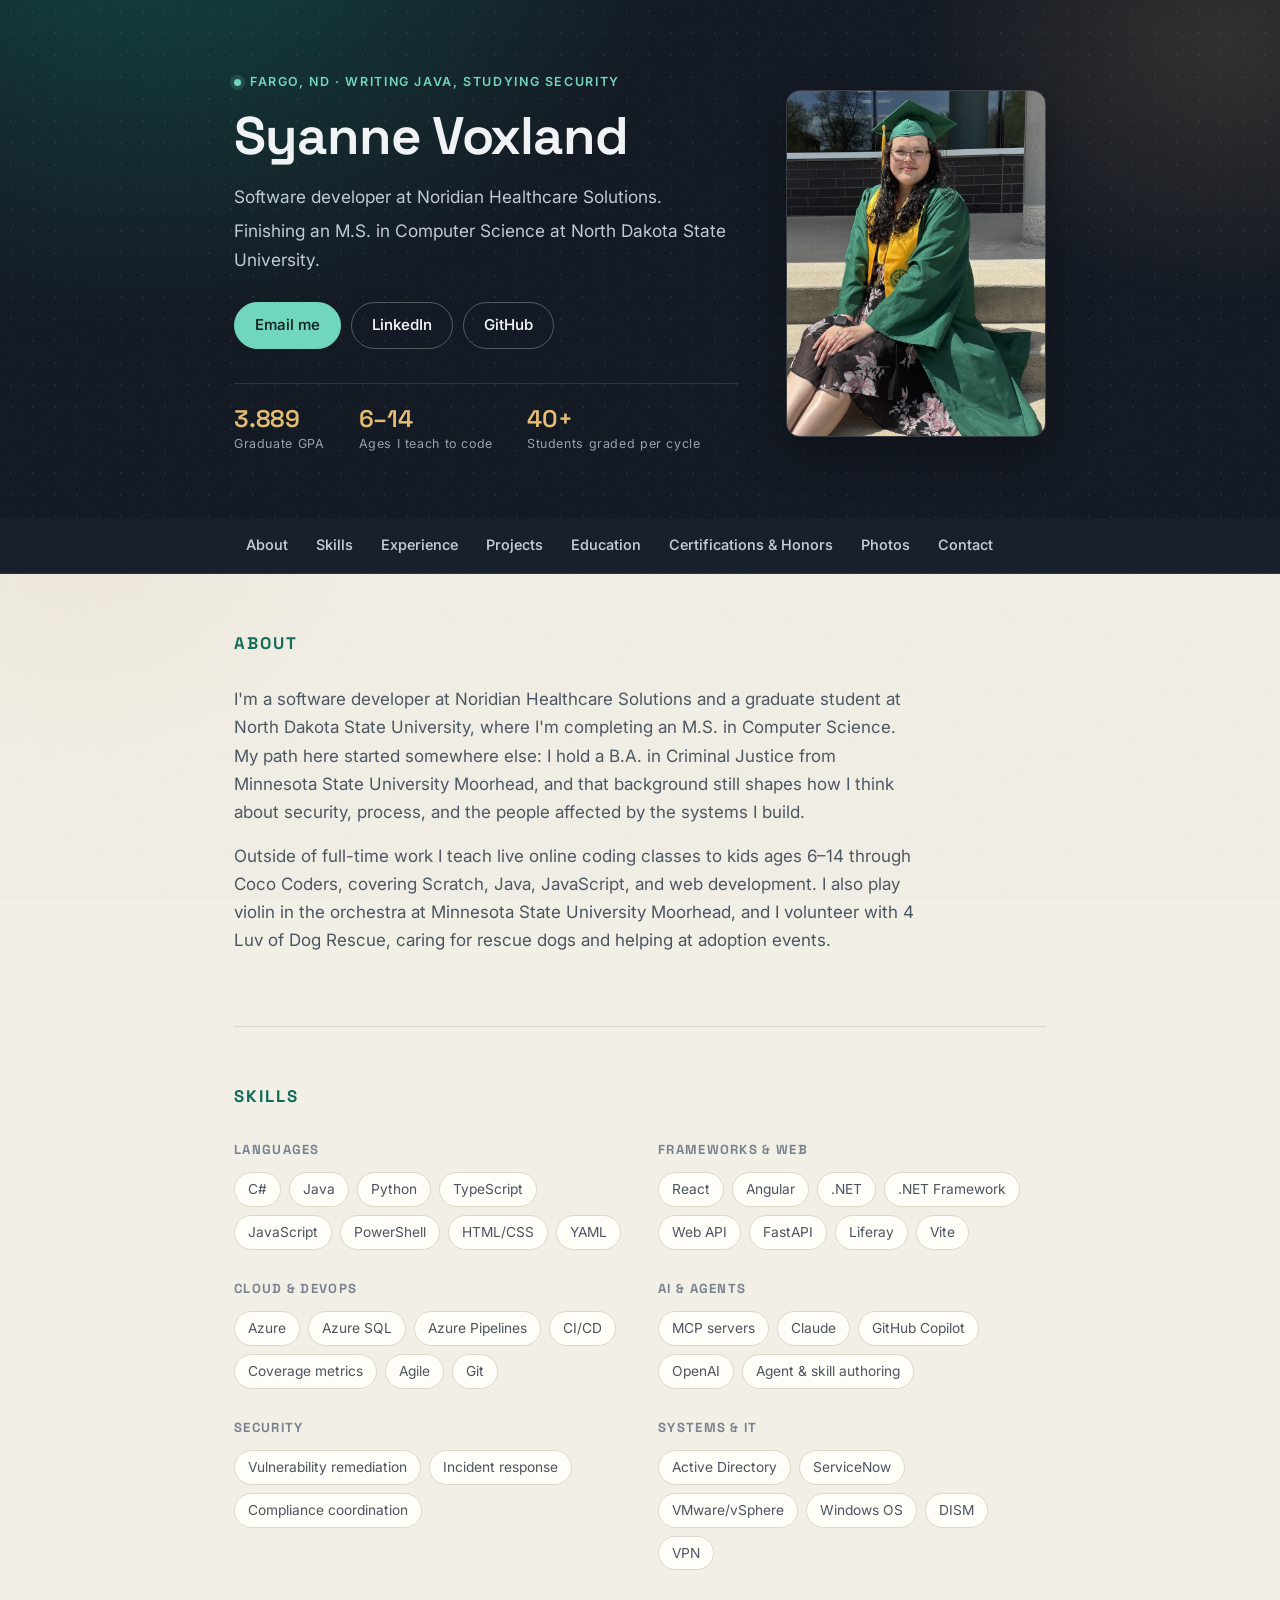
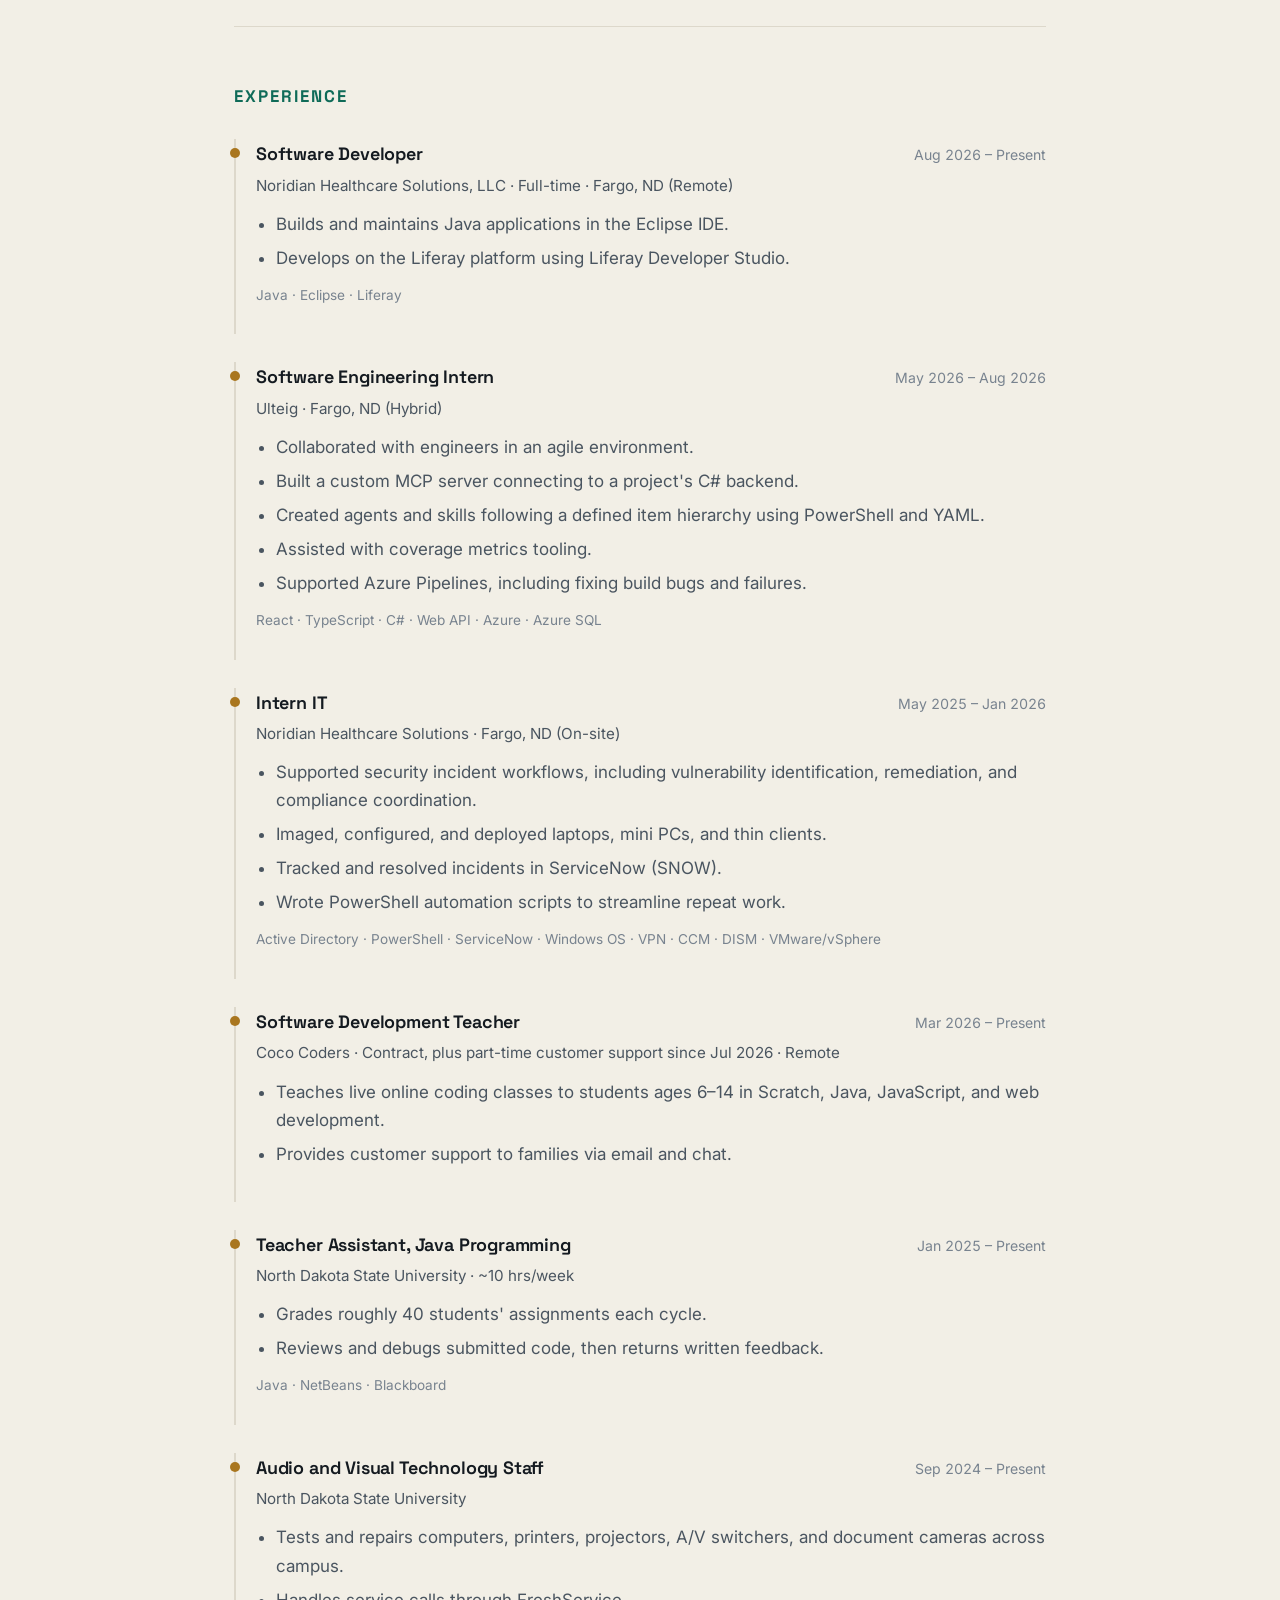
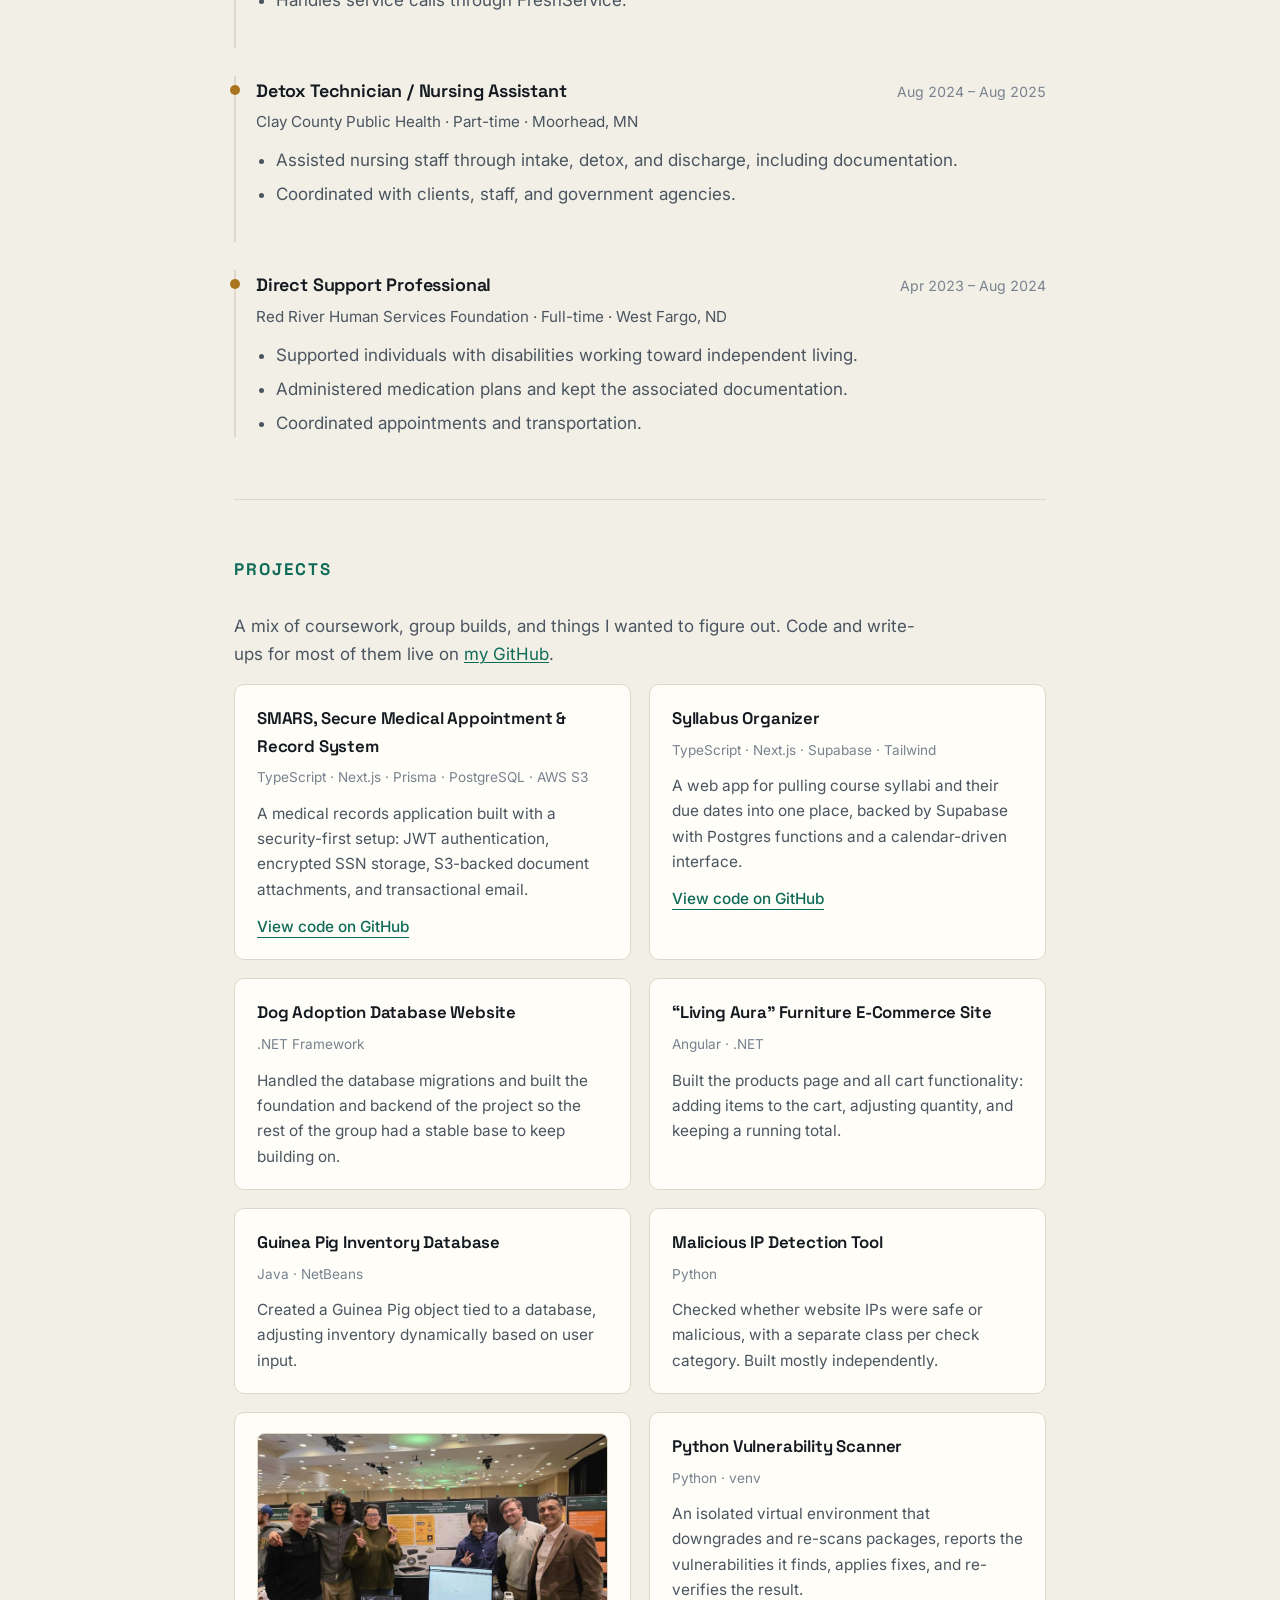
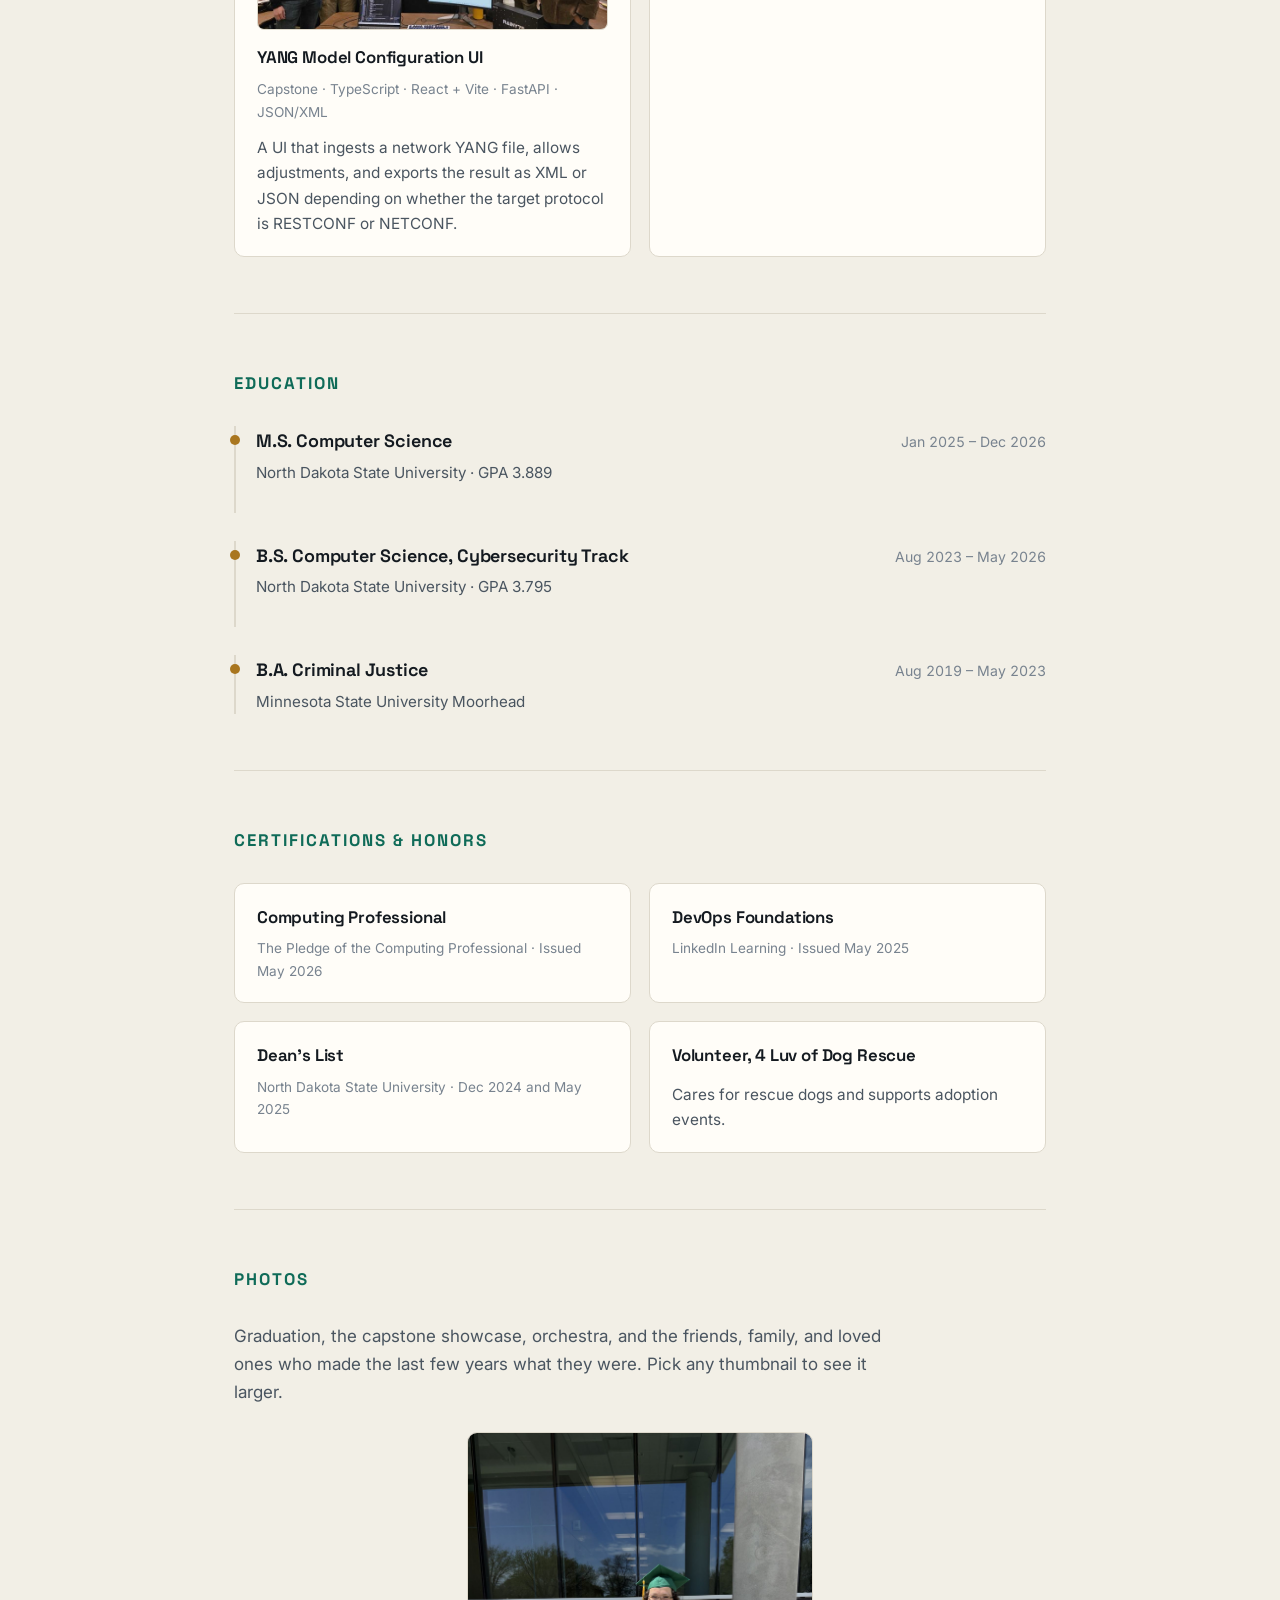
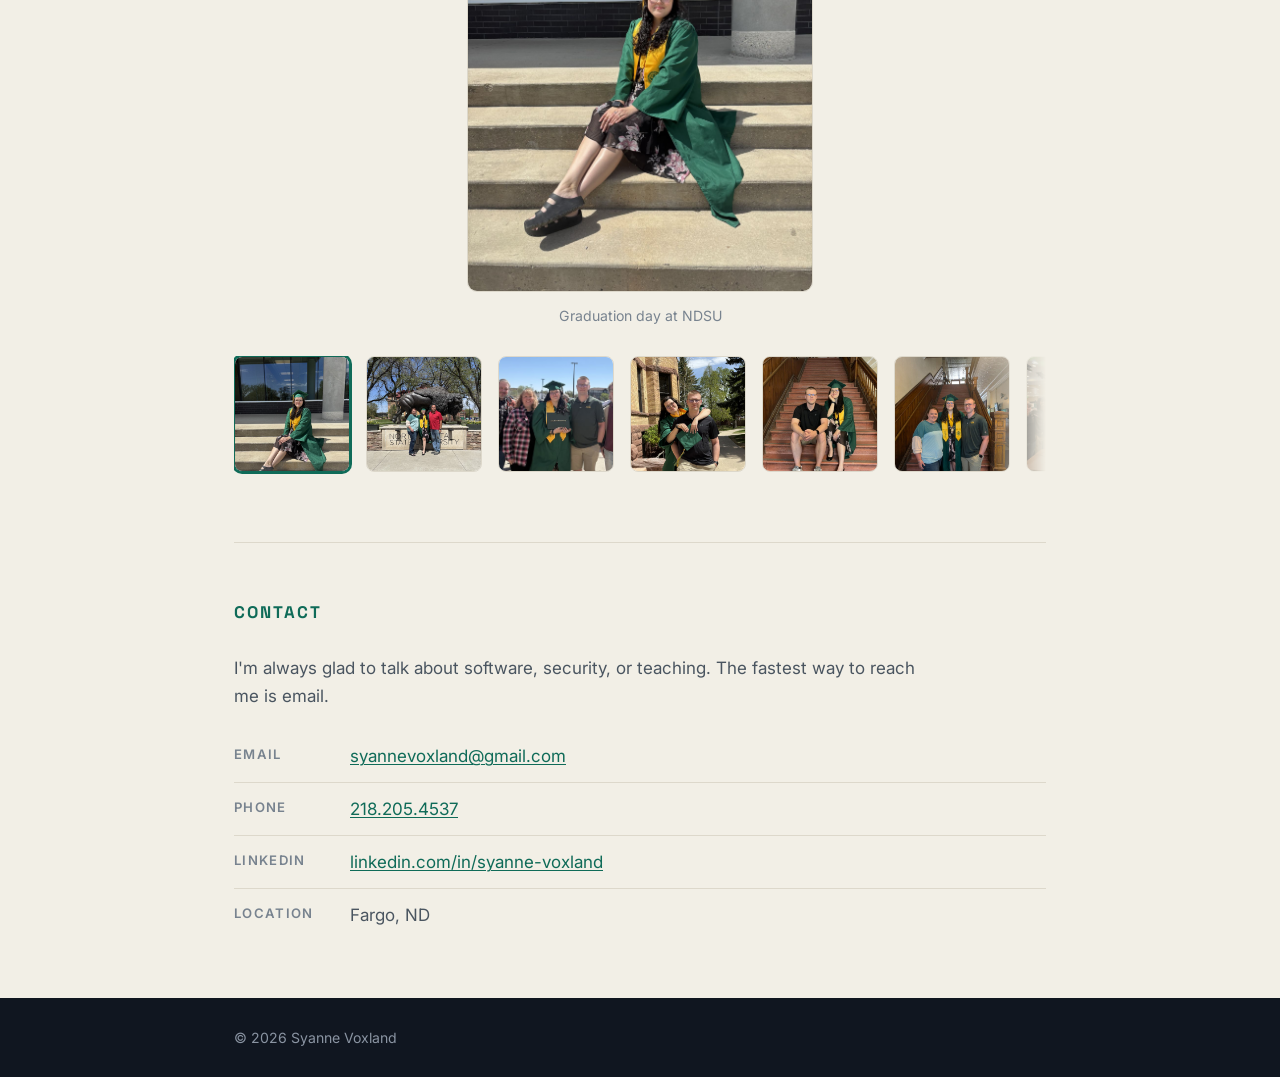
==== commit 586baf8f: "Add AI skills, warm the page background, drop the skip link Split Security & Systems into two groups" ====
--- a/index.html
+++ b/index.html
@@ -58,8 +58,6 @@
 </head>
 <body>
 
-<a class="skip-link" href="#about">Skip to content</a>
-
 <header class="site-header">
   <div class="wrap header-inner">
     <div class="hero-text">
@@ -164,10 +162,28 @@
       </div>
 
       <div class="skill-group">
-        <h3>Security &amp; Systems</h3>
+        <h3>AI &amp; Agents</h3>
+        <ul class="pills">
+          <li>MCP servers</li>
+          <li>Claude</li>
+          <li>GitHub Copilot</li>
+          <li>OpenAI</li>
+          <li>Agent &amp; skill authoring</li>
+        </ul>
+      </div>
+
+      <div class="skill-group">
+        <h3>Security</h3>
         <ul class="pills">
           <li>Vulnerability remediation</li>
           <li>Incident response</li>
+          <li>Compliance coordination</li>
+        </ul>
+      </div>
+
+      <div class="skill-group">
+        <h3>Systems &amp; IT</h3>
+        <ul class="pills">
           <li>Active Directory</li>
           <li>ServiceNow</li>
           <li>VMware/vSphere</li>
--- a/style.css
+++ b/style.css
@@ -4,9 +4,9 @@
   --ink:        #141a20;
   --ink-soft:   #4a5560;
   --ink-faint:  #78838f;
-  --rule:       #e4e1da;
-  --page:       #fbfaf7;
-  --panel:      #f4f2ec;
+  --rule:       #ddd8cb;
+  --page:       #f2efe6;
+  --panel:      #fffdf8;
   --dark:       #101620;
   --dark-soft:  #18202c;
   --accent:     #0f6b58;
@@ -38,6 +38,13 @@
   -webkit-font-smoothing: antialiased;
 }
 
+body {
+  background-image:
+    radial-gradient(60ch 50ch at 82% 8%, rgba(15, 107, 88, 0.07), transparent 70%),
+    radial-gradient(52ch 44ch at 6% 58%, rgba(169, 118, 31, 0.06), transparent 70%);
+  background-attachment: fixed;
+}
+
 body::after {
   content: "";
   position: fixed;
@@ -45,25 +52,7 @@
   z-index: 1;
   pointer-events: none;
   background-image: var(--grain);
-  opacity: 0.035;
-}
-
-.skip-link {
-  position: absolute;
-  left: -9999px;
-  top: 0;
-  z-index: 50;
-  padding: 12px 20px;
-  background: var(--accent);
-  color: #fff;
-  font-weight: 600;
-  text-decoration: none;
-  border-radius: 0 0 8px 0;
-}
-
-.skip-link:focus {
-  left: 0;
-  color: #fff;
+  opacity: 0.055;
 }
 
 .wrap {
@@ -709,7 +698,6 @@
   .site-nav,
   .hero-photo,
   .cta-row,
-  .skip-link,
   #photos,
   .card-image { display: none; }
 
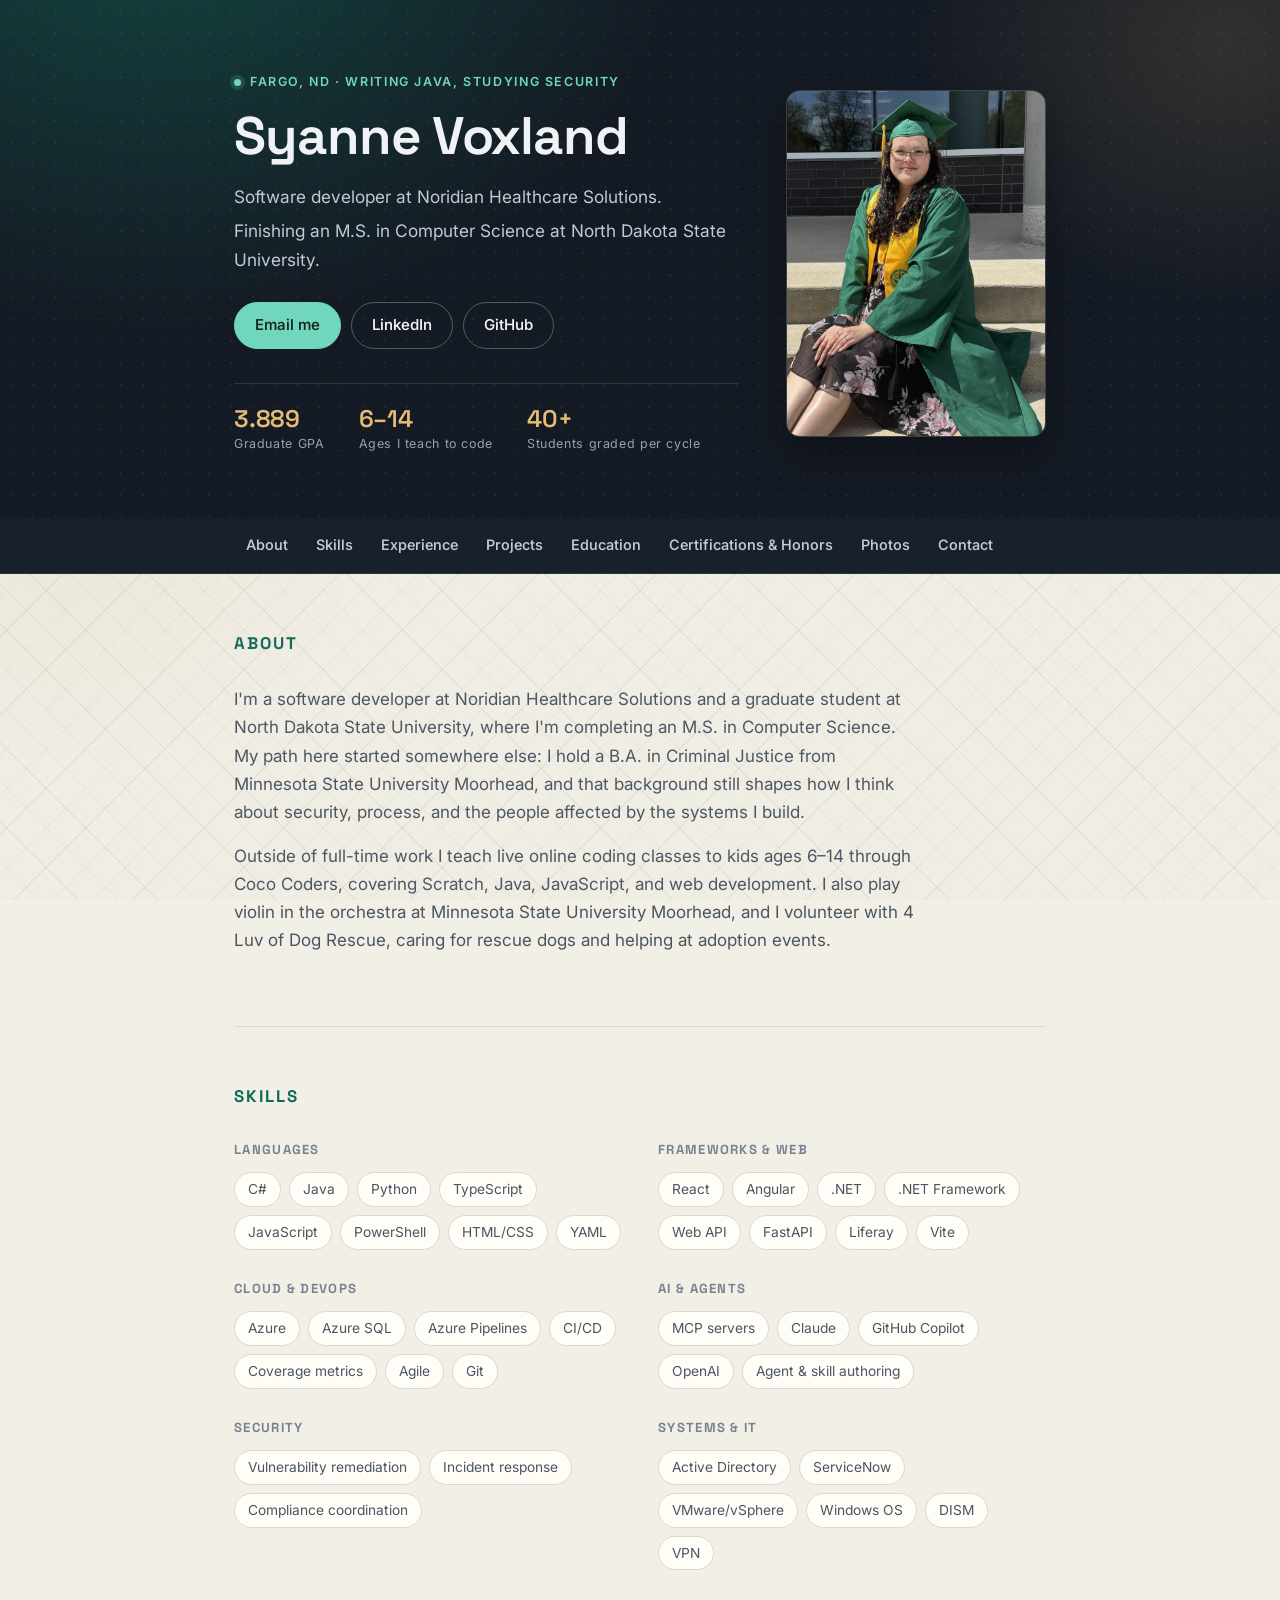
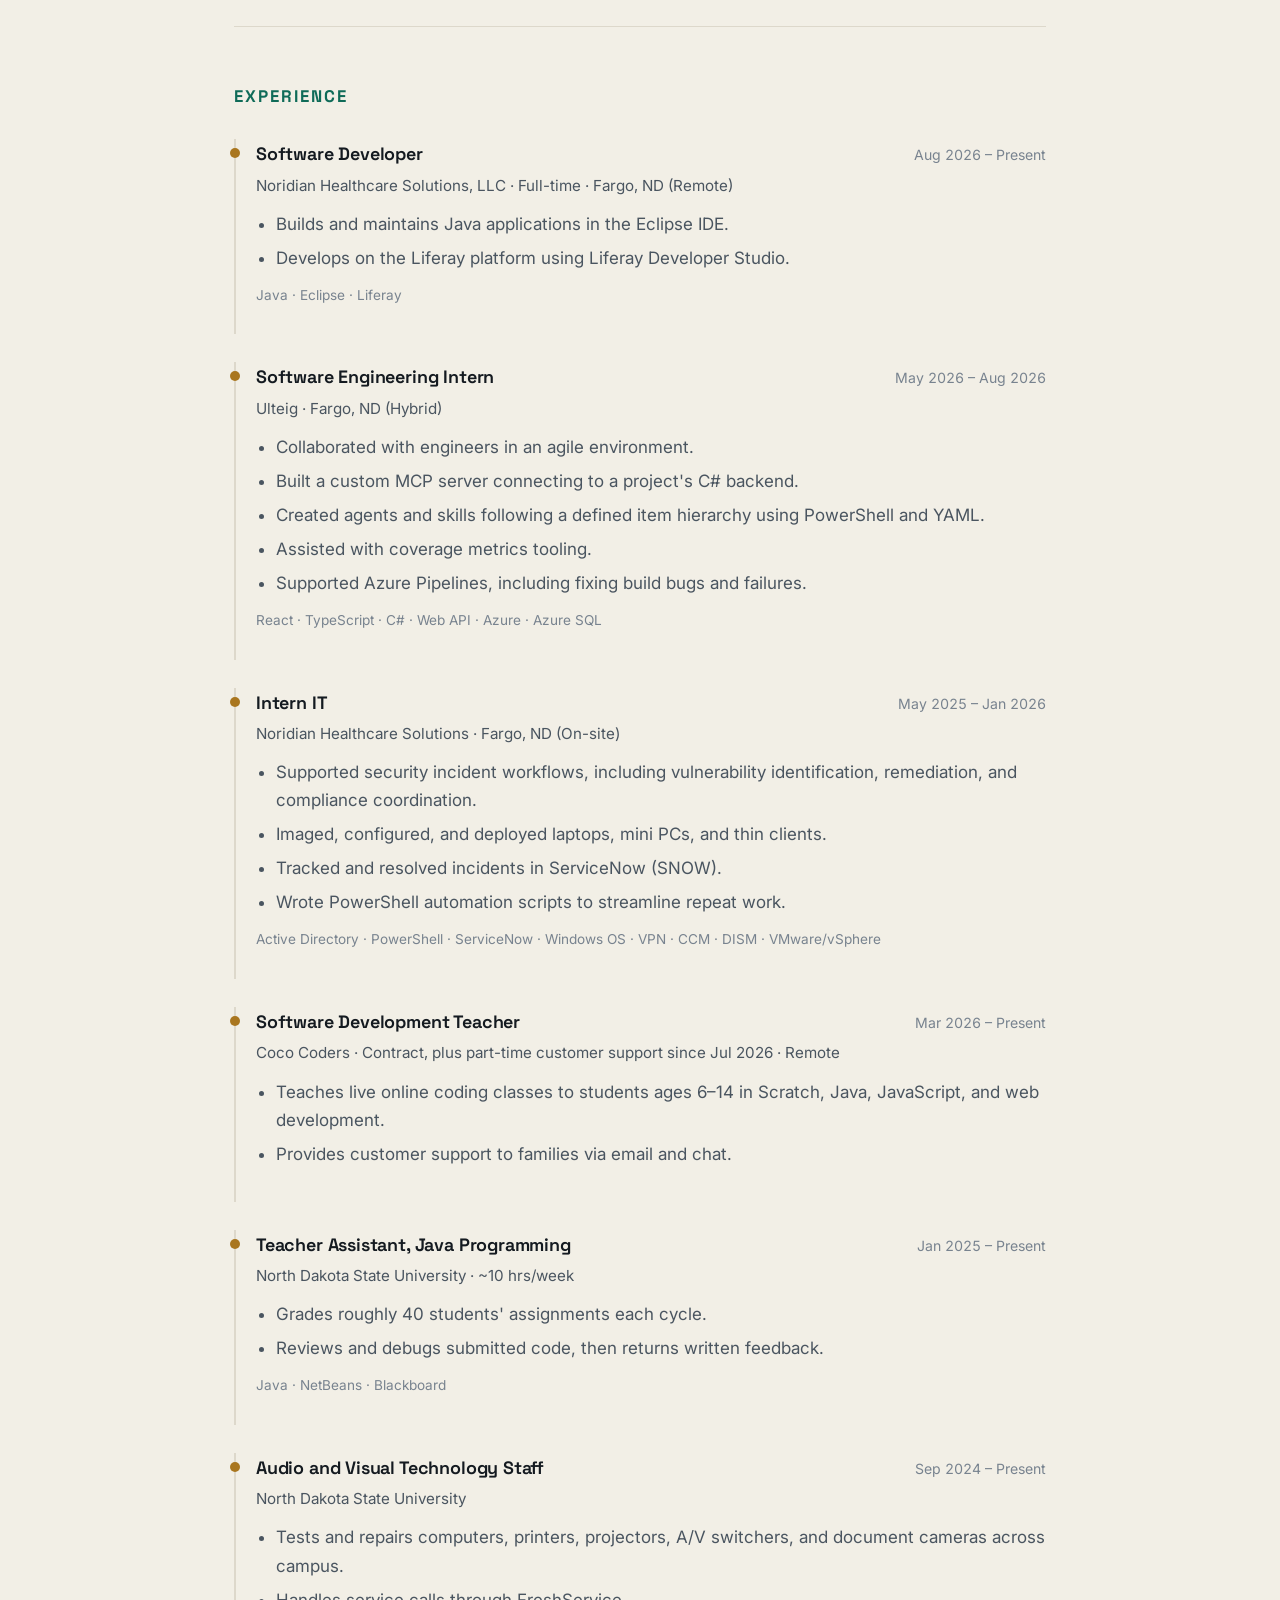
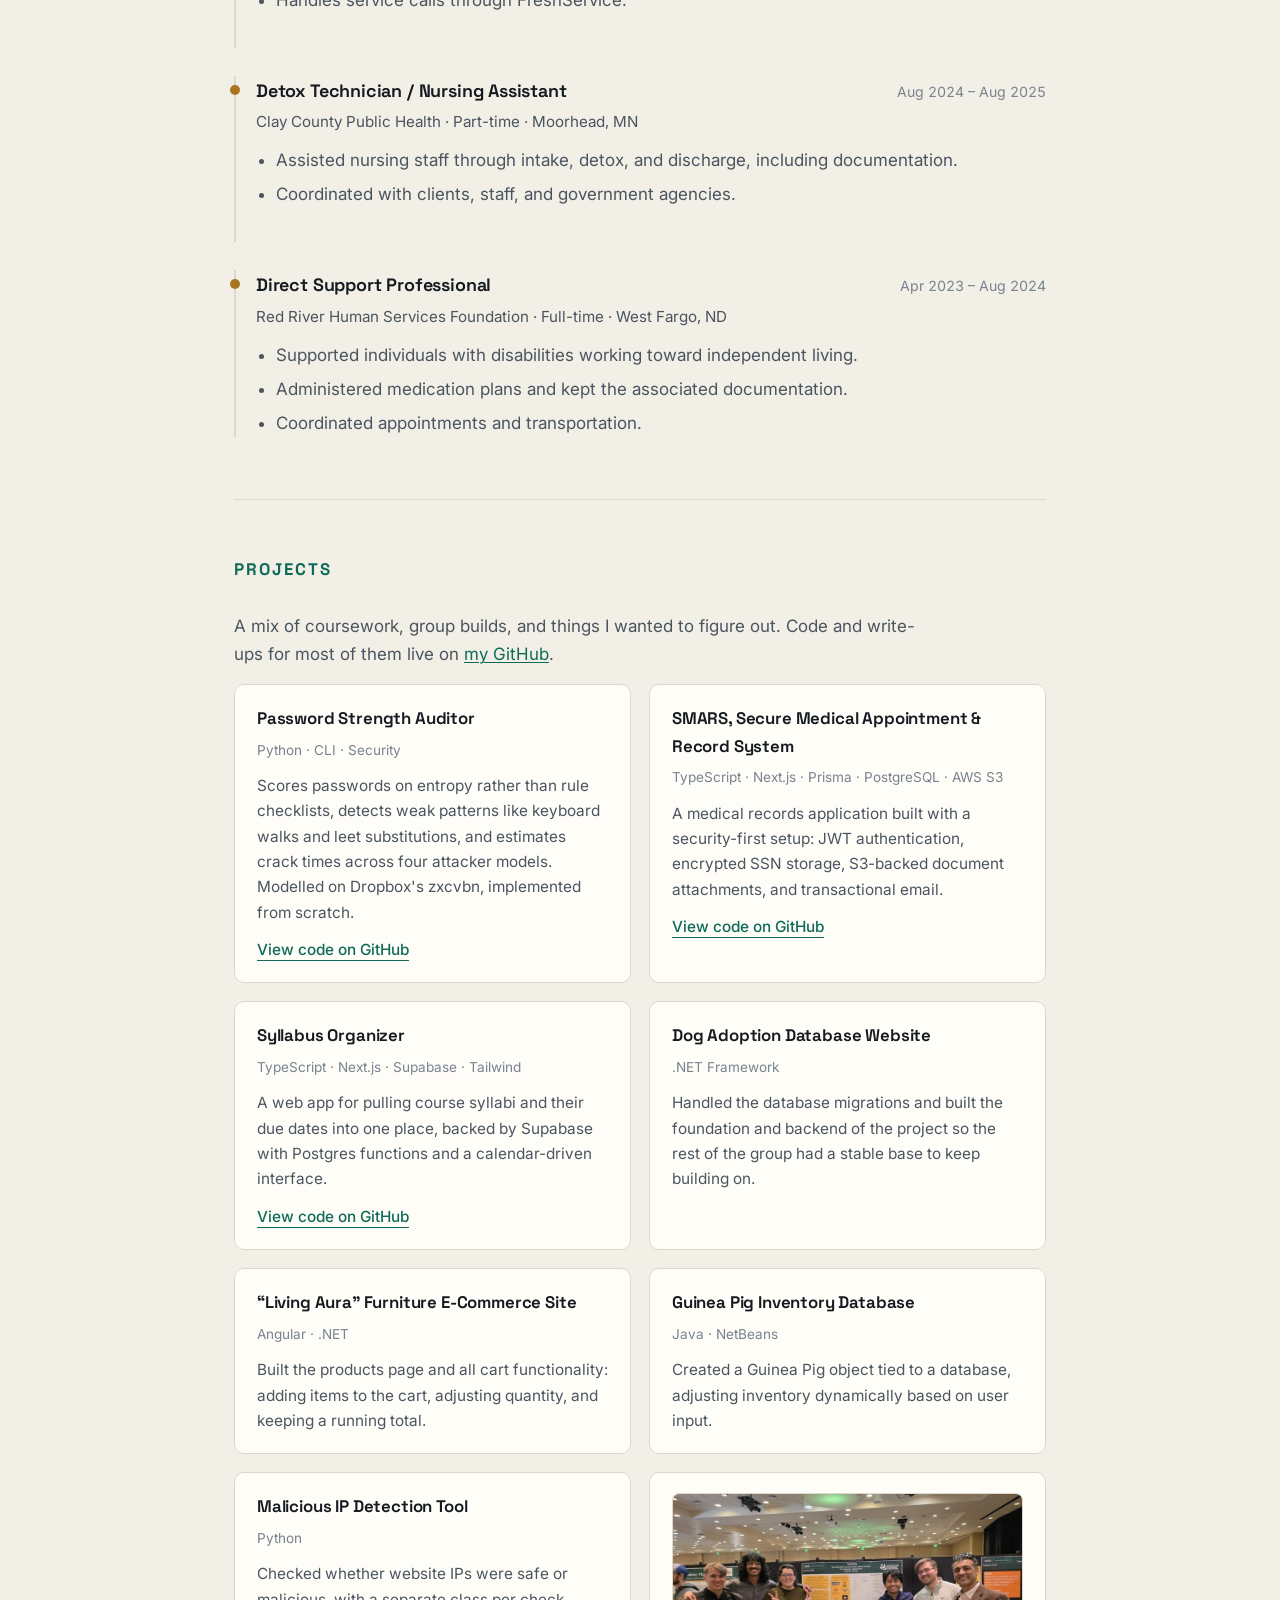
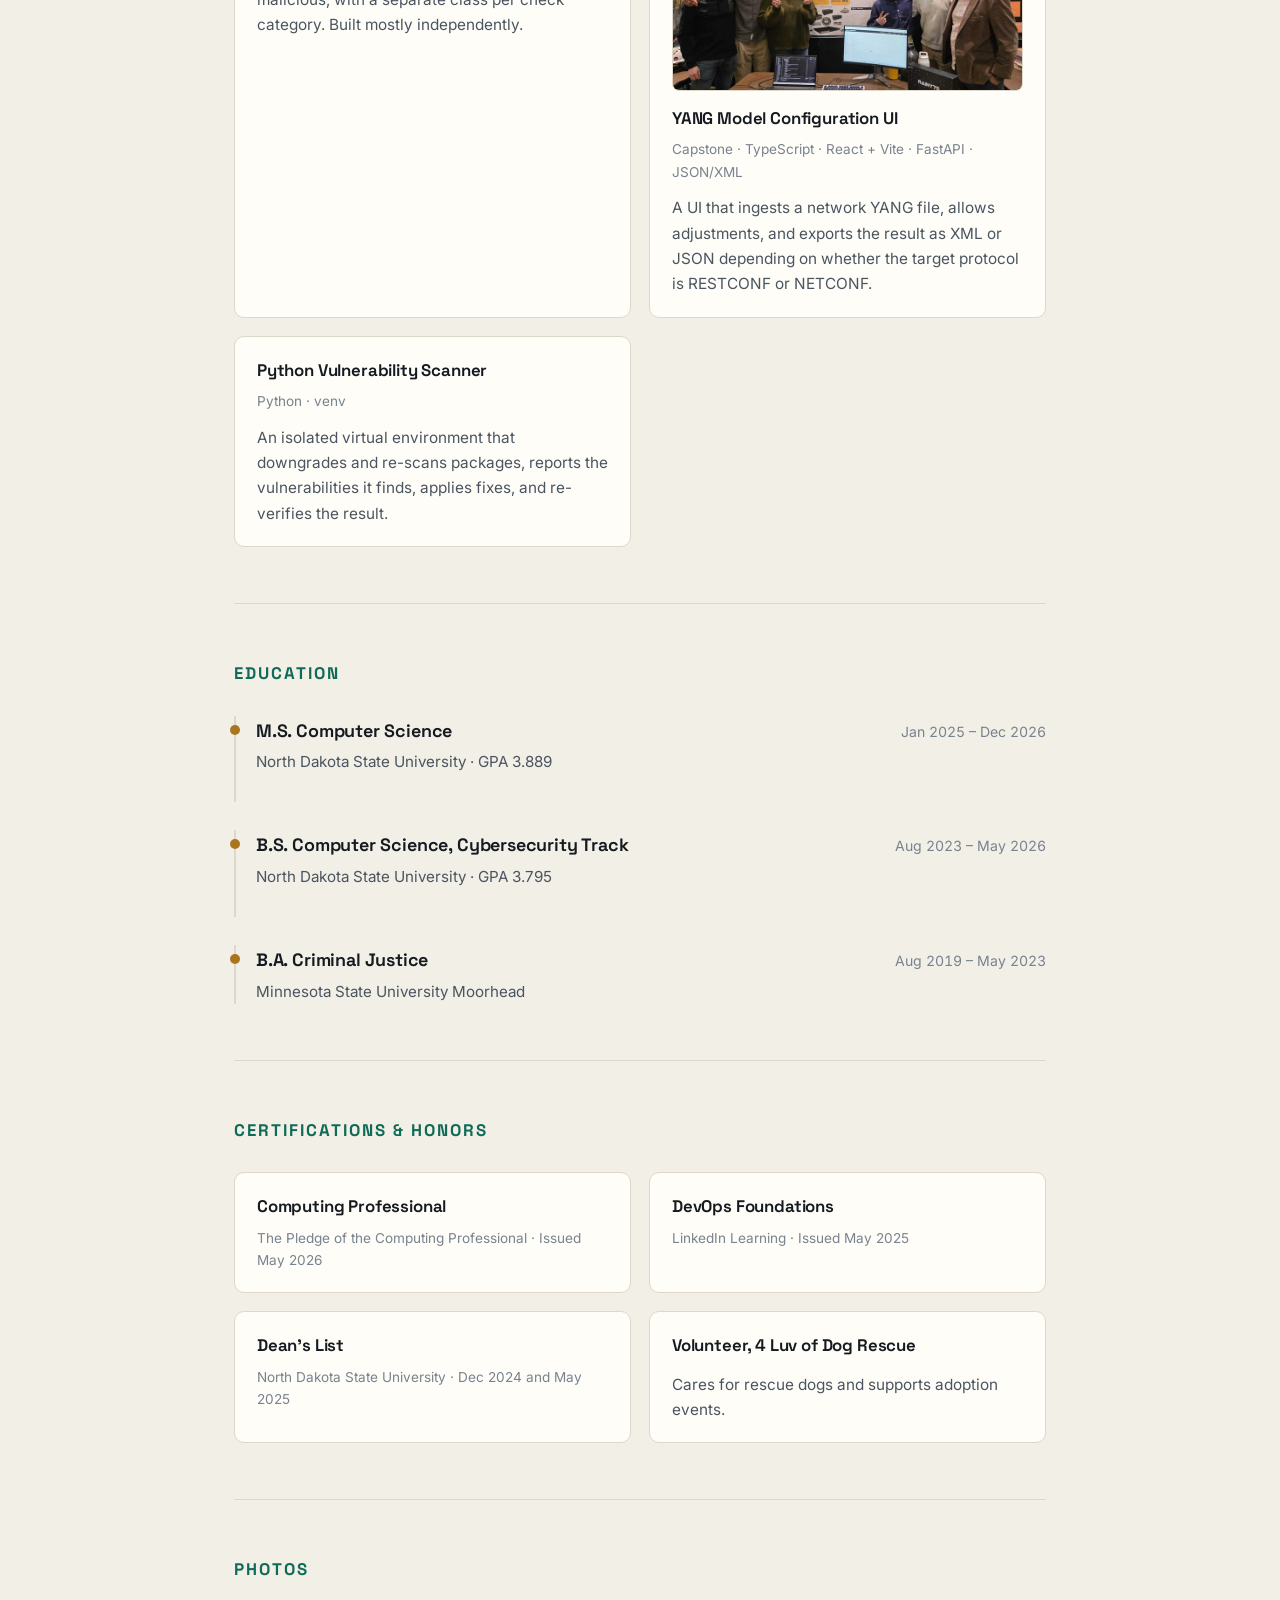
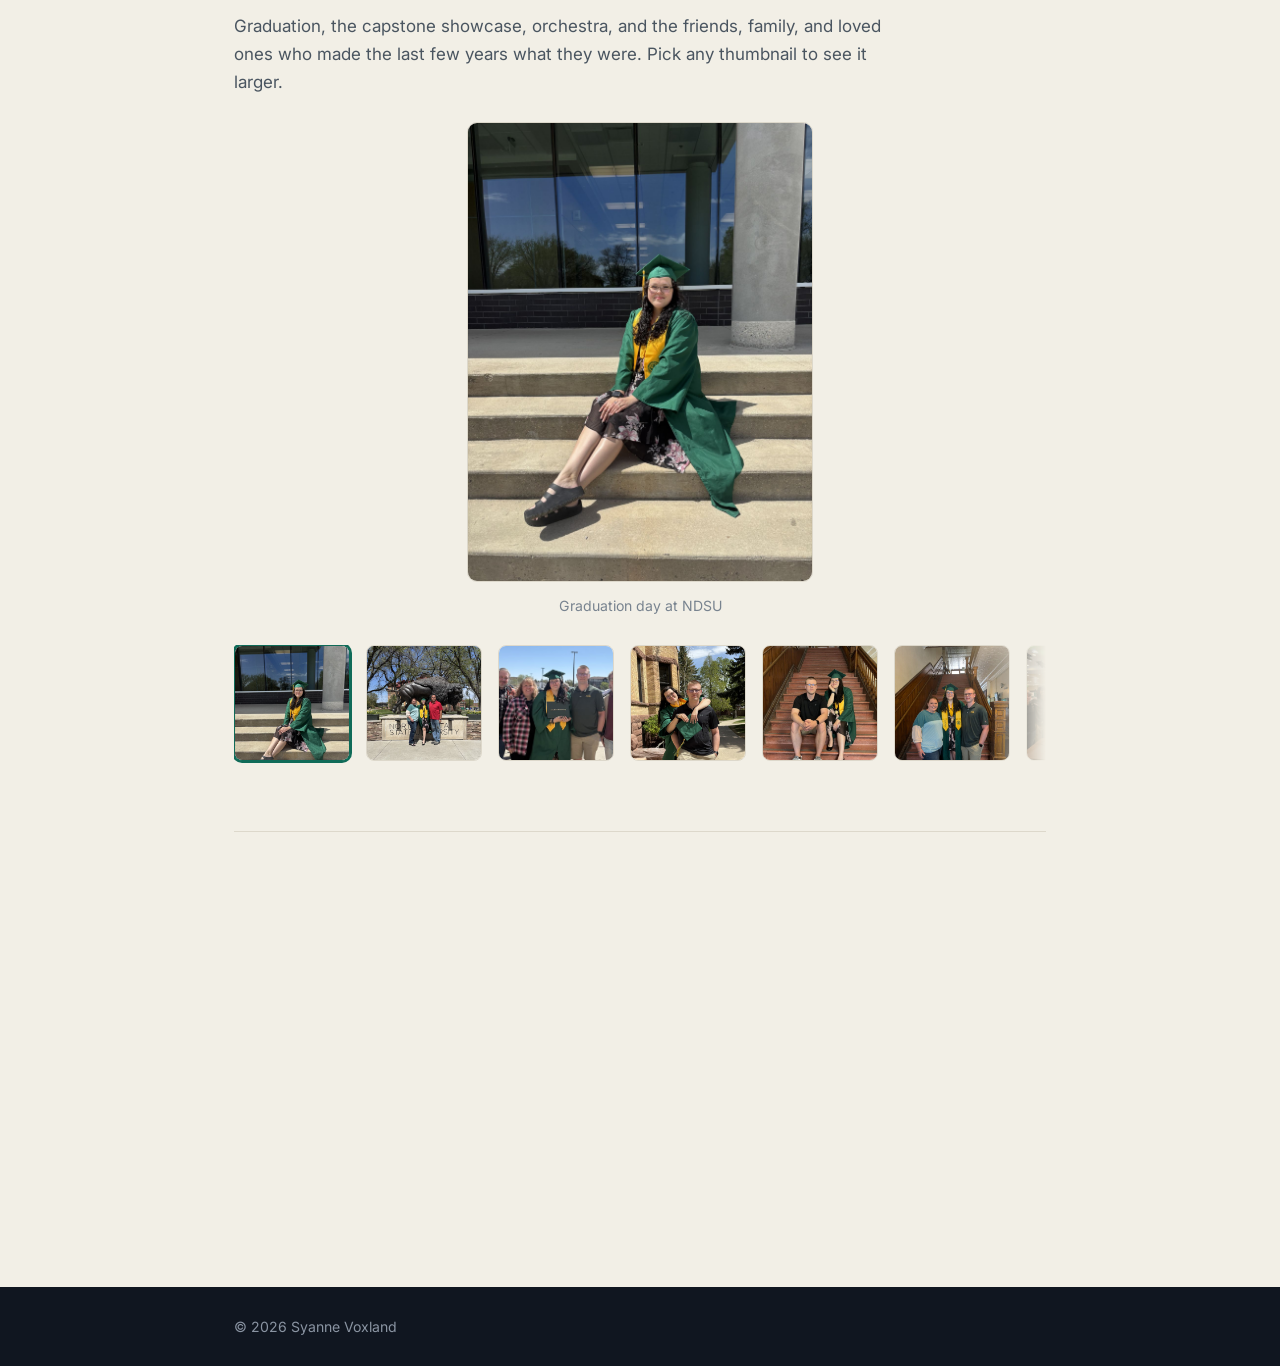
==== commit ef48be9e: "Add the password strength auditor to Projects Links the CSCI 713 toy project, built with AI tooling " ====
--- a/index.html
+++ b/index.html
@@ -317,6 +317,19 @@
     <div class="cards">
 
       <article class="card reveal">
+        <h3>Password Strength Auditor</h3>
+        <p class="tags">Python &middot; CLI &middot; Security</p>
+        <p>
+          Scores passwords on entropy rather than rule checklists, detects weak patterns
+          like keyboard walks and leet substitutions, and estimates crack times across four
+          attacker models. Modelled on Dropbox's zxcvbn, implemented from scratch.
+        </p>
+        <p class="card-link">
+          <a href="https://github.com/skyprimini/password-strength-auditor" target="_blank" rel="noopener">View code on GitHub</a>
+        </p>
+      </article>
+
+      <article class="card reveal">
         <h3>SMARS, Secure Medical Appointment &amp; Record System</h3>
         <p class="tags">TypeScript &middot; Next.js &middot; Prisma &middot; PostgreSQL &middot; AWS S3</p>
         <p>
--- a/style.css
+++ b/style.css
@@ -13,6 +13,7 @@
   --accent-lit: #6fd8bd;
   --gold:       #a9761f;
   --gold-lit:   #e6bd72;
+  --lattice:    rgba(31, 26, 15, 0.055);
   --wrap:       860px;
 
   --font-head: "Space Grotesk", "Segoe UI", Helvetica, Arial, sans-serif;
@@ -40,6 +41,8 @@
 
 body {
   background-image:
+    repeating-linear-gradient(45deg, transparent 0 27px, var(--lattice) 27px 28px),
+    repeating-linear-gradient(-45deg, transparent 0 27px, var(--lattice) 27px 28px),
     radial-gradient(60ch 50ch at 82% 8%, rgba(15, 107, 88, 0.07), transparent 70%),
     radial-gradient(52ch 44ch at 6% 58%, rgba(169, 118, 31, 0.06), transparent 70%);
   background-attachment: fixed;
@@ -665,6 +668,7 @@
     --panel:     #171d26;
     --accent:    #6fd8bd;
     --gold:      #e6bd72;
+    --lattice:   rgba(255, 255, 255, 0.04);
   }
 
   .site-header { border-bottom: 1px solid var(--rule); }
